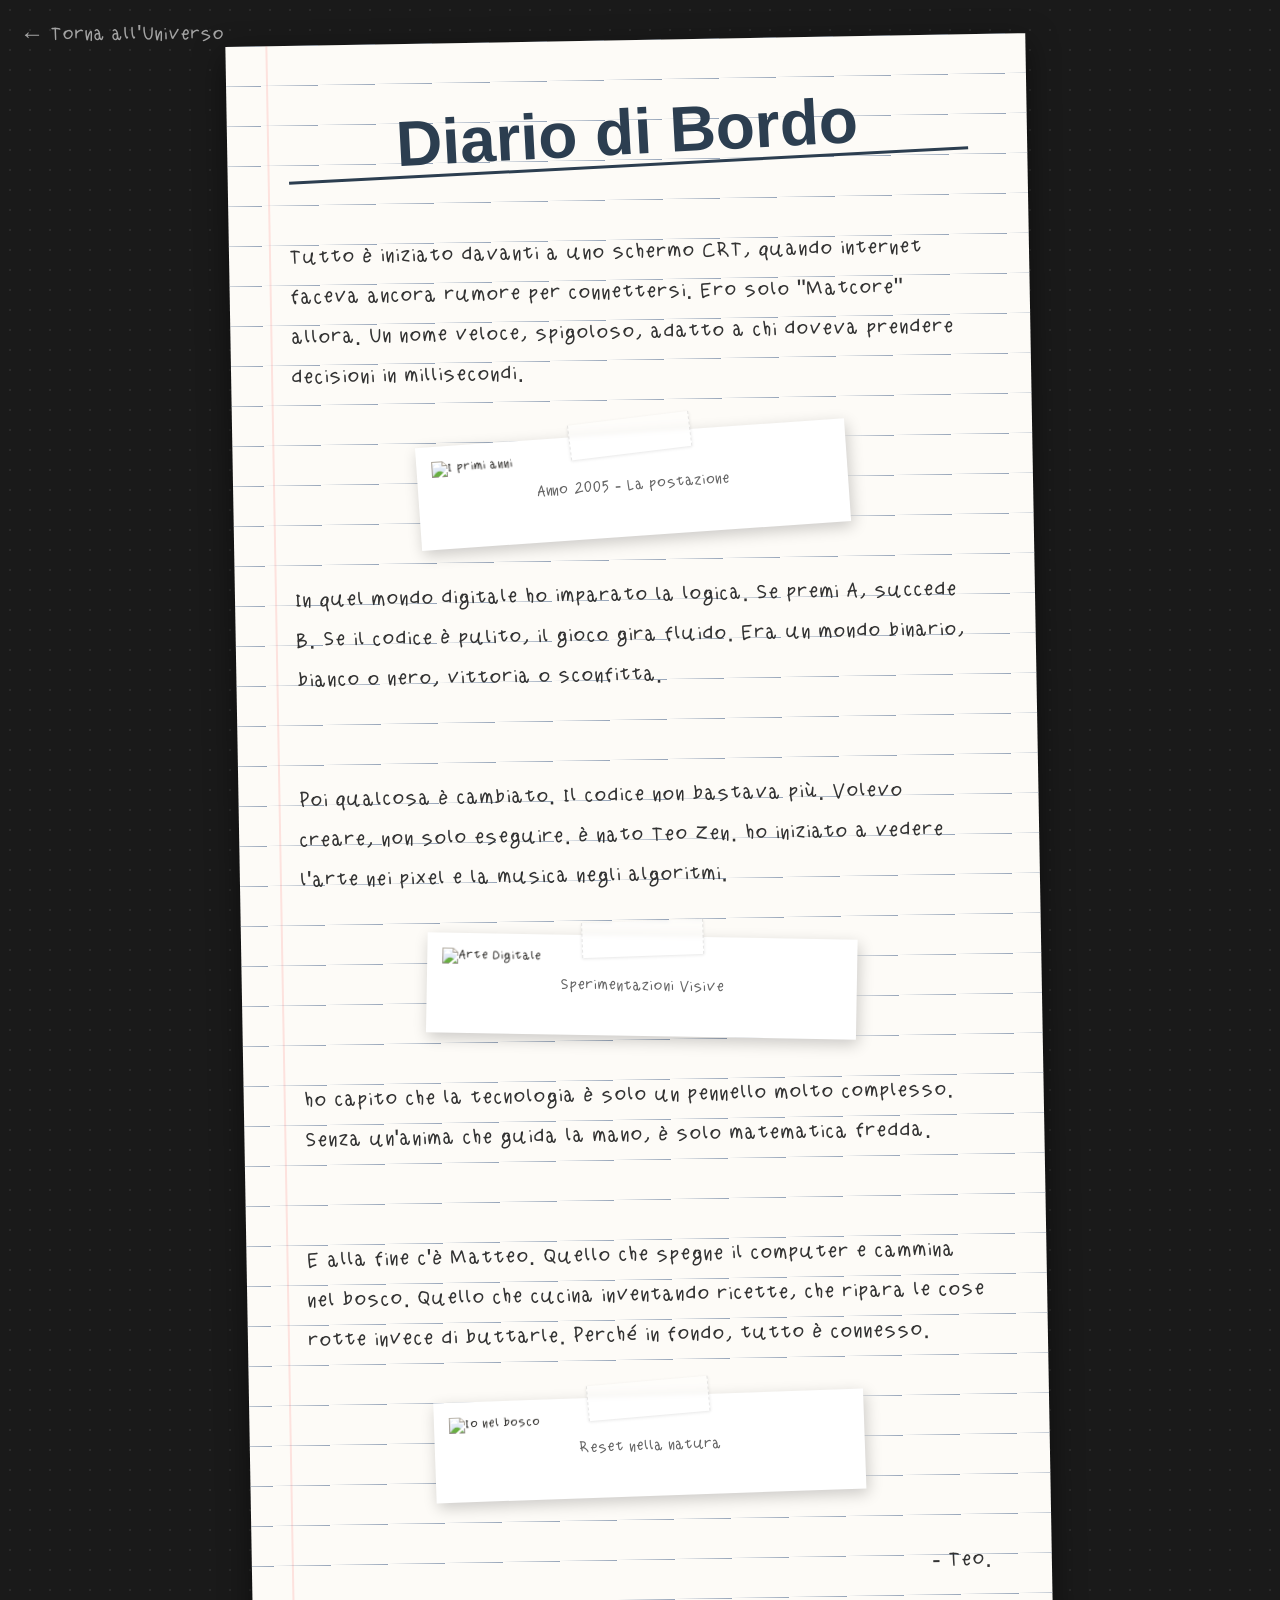
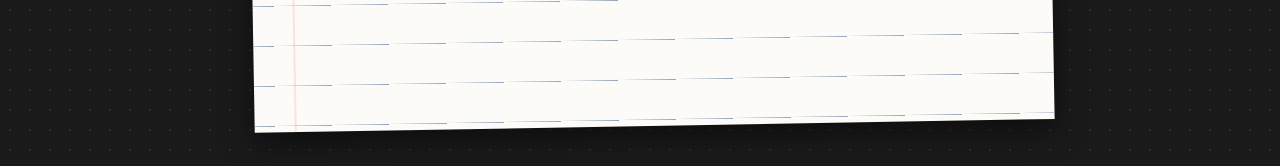
==== profile.html @ c9a71c9b "grossi cambiamenti a tutto il sito" ====
<!DOCTYPE html>
<html lang="it">
<head>
    <meta charset="UTF-8">
    <meta name="viewport" content="width=device-width, initial-scale=1.0">
    <title>Il Diario di Teo</title>
    
    <link rel="stylesheet" href="style.css">

    <style>
        /* --- STILE ESCLUSIVO PER IL DIARIO --- */

        /* 1. SETUP DEL FONT (Lo ridefiniamo per sicurezza) */
        @font-face {
            font-family: 'TzFont';
            src: url('fonts/tzfont.woff2') format('woff2');
            font-weight: normal;
            font-style: normal;
        }

        /* 2. LO SFONDO (La Scrivania) */
        body {
            background-color: #1a1a1a; /* Scrivania scura */
            background-image: radial-gradient(#2a2a2a 1px, transparent 1px); /* Texture puntini */
            background-size: 20px 20px;
            
            /* QUI IMPONIAMO IL TUO FONT OVUNQUE */
            font-family: 'TzFont', sans-serif !important; 
            
            margin: 0;
            padding: 40px 20px;
            color: #333;
            min-height: 100vh;
            display: flex;
            justify-content: center; /* Centra il foglio */
            align-items: flex-start;
        }

        /* PULSANTE INDIETRO (Stile scarabocchio) */
        .back-link {
            position: fixed;
            top: 20px;
            left: 20px;
            color: #fff;
            text-decoration: none;
            font-size: 1.5rem;
            opacity: 0.6;
            transition: 0.3s;
            z-index: 100;
        }
        .back-link:hover { opacity: 1; transform: scale(1.1); text-decoration: underline;}

        /* 3. IL FOGLIO DI CARTA */
        .diary-paper {
            background-color: #fdfbf7; /* Colore carta avorio */
            width: 100%;
            max-width: 800px; /* Larghezza massima lettura */
            min-height: 100vh;
            padding: 60px;
            box-sizing: border-box;
            
            /* Effetto Ombra (Foglio sollevato) */
            box-shadow: 0 10px 30px rgba(0,0,0,0.5);
            
            /* Effetto Righe del quaderno */
            background-image: repeating-linear-gradient(
                transparent,
                transparent 39px,
                #94a3b8 40px /* Riga azzurrina */
            );
            
            position: relative;
            transform: rotate(-1deg); /* Leggera inclinazione imperfetta */
        }

        /* Il buco della rilegatura (Decorazione) */
        .diary-paper::before {
            content: '';
            position: absolute;
            top: 0; left: 40px; height: 100%;
            border-left: 2px solid rgba(255,0,0,0.1); /* Riga margine rosso */
        }

        /* --- TIPOGRAFIA --- */
        h1 {
            font-size: 4rem;
            margin-top: 0;
            margin-bottom: 40px;
            color: #2c3e50;
            text-align: center;
            line-height: 1;
            /* Sottolineatura imperfetta */
            border-bottom: 3px solid #2c3e50;
            display: inline-block;
            width: 100%;
            transform: rotate(-2deg);
        }

        p {
            font-size: 1.6rem; /* Font grande leggibile */
            line-height: 40px; /* Deve combaciare con le righe dello sfondo! */
            margin-bottom: 40px;
        }

        /* --- LE FOTO (POLAROID + SCOTCH) --- */
        .photo-container {
            background: white;
            padding: 15px 15px 40px 15px; /* Più spazio sotto per didascalia */
            box-shadow: 2px 5px 15px rgba(0,0,0,0.2);
            width: fit-content;
            margin: 40px auto; /* Centrate */
            position: relative;
            transform: rotate(2deg); /* Foto storta */
            transition: transform 0.3s ease;
        }

        .photo-container:hover {
            transform: scale(1.02) rotate(0deg); /* Si raddrizza al passaggio */
            z-index: 10;
        }

        .photo-container img {
            max-width: 100%;
            width: 400px; /* Larghezza fissa foto */
            height: auto;
            display: block;
            filter: sepia(20%) contrast(1.1); /* Effetto vintage */
        }

        .caption {
            font-size: 1.2rem;
            color: #666;
            text-align: center;
            margin-top: 10px;
            font-family: 'TzFont', sans-serif;
        }

        /* EFFETTO SCOTCH (Nastro adesivo) */
        .tape {
            background-color: rgba(255, 255, 255, 0.4);
            box-shadow: 0 1px 3px rgba(0,0,0,0.1);
            position: absolute;
            top: -15px;
            left: 50%;
            transform: translateX(-50%) rotate(-3deg);
            width: 120px;
            height: 35px;
            backdrop-filter: blur(2px); /* Effetto plastica semitrasparente */
            border-left: 1px dashed rgba(0,0,0,0.1);
            border-right: 1px dashed rgba(0,0,0,0.1);
        }

        /* Layout a due colonne per immagini e testo alternati */
        .entry {
            margin-bottom: 80px;
        }

        /* ADATTAMENTO MOBILE */
        @media (max-width: 768px) {
            .diary-paper { padding: 20px; width: 95%; transform: rotate(0); }
            h1 { font-size: 2.5rem; }
            p { font-size: 1.3rem; line-height: 40px; }
            .photo-container img { width: 100%; }
        }

    </style>
</head>
<body>

    <a href="index.html" class="back-link">← Torna all'Universo</a>

    <div class="diary-paper">
        
        <h1>Diario di Bordo</h1>

        <div class="entry">
            <p>
                Tutto è iniziato davanti a uno schermo CRT, quando internet faceva ancora rumore per connettersi.
                Ero solo "Matcore" allora. Un nome veloce, spigoloso, adatto a chi doveva prendere decisioni in millisecondi.
            </p>
            
            <div class="photo-container" style="transform: rotate(-3deg);">
                <div class="tape"></div>
                <img src="images/id-2-matcore.jpg" alt="I primi anni">
                <div class="caption">Anno 2005 - La postazione</div>
            </div>

            <p>
                In quel mondo digitale ho imparato la logica. Se premi A, succede B. Se il codice è pulito, il gioco gira fluido.
                Era un mondo binario, bianco o nero, vittoria o sconfitta.
            </p>
        </div>

        <div class="entry">
            <p>
                Poi qualcosa è cambiato. Il codice non bastava più. Volevo creare, non solo eseguire.
                È nato Teo Zen. Ho iniziato a vedere l'arte nei pixel e la musica negli algoritmi.
            </p>

            <div class="photo-container" style="transform: rotate(2deg);">
                <div class="tape"></div>
                <img src="images/id-1-teozen.jpg" alt="Arte Digitale">
                <div class="caption">Sperimentazioni Visive</div>
            </div>

            <p>
                Ho capito che la tecnologia è solo un pennello molto complesso. 
                Senza un'anima che guida la mano, è solo matematica fredda.
            </p>
        </div>

        <div class="entry">
            <p>
                E alla fine c'è Matteo. Quello che spegne il computer e cammina nel bosco.
                Quello che cucina inventando ricette, che ripara le cose rotte invece di buttarle.
                Perché in fondo, tutto è connesso.
            </p>

            <div class="photo-container" style="transform: rotate(-1deg);">
                <div class="tape"></div>
                <img src="images/id-3-matteo.jpg" alt="Io nel bosco">
                <div class="caption">Reset nella natura</div>
            </div>
            
            <p style="text-align: right; margin-top: 50px;">
                - Teo.
            </p>
        </div>

    </div>

</body>
</html>
---- style.css ----
/* public/style.css - VERSIONE ULTIMATE (MERGE COMPLETO) */

/* --- 1. IMPORTAZIONE FONT PERSONALE --- */
/* Assicurati che il file sia in public/fonts/mio-font.ttf */
@font-face {
    font-family: 'TzFont'; /* Nome che useremo internamente */
    src: url('fonts/tzfont.woff2') format('woff2'); /* Il file WOFF2 è perfetto */
    font-weight: normal;
    font-style: normal;
}

/* --- 2. DEFINIZIONE COLORI E VARIABILI --- */
:root {
    /* ... (tieni i tuoi colori come sono) ... */
    --blue-azure: #2D7EE0;
    --blue-purple: #4E2DE0;
    --blue-deep: #2D45E0;
    --blue-cyan: #2DB7E0;   
    --purple-violet: #8A2DE0;
    --blue-soft: #7785E0;
    --bg-dark: #050510;
    --font-titles: 'Orbitron', sans-serif;
    --font-body: 'Montserrat', sans-serif;
    
    /* AGGIORNA QUESTA RIGA: */
    --font-custom: 'TzFont', sans-serif; 
}

/* --- 3. IMPOSTAZIONI GLOBALI & SCROLLBAR --- */
html {
    scroll-behavior: smooth;
}

/* Scrollbar Webkit (Chrome, Safari, Edge) */
::-webkit-scrollbar { width: 10px; }
::-webkit-scrollbar-track { background: #050510; border-left: 1px solid rgba(255,255,255,0.1); }
::-webkit-scrollbar-thumb { background: linear-gradient(180deg, var(--blue-deep), var(--purple-violet)); border-radius: 5px; border: 2px solid #050510; }
::-webkit-scrollbar-thumb:hover { background: var(--blue-cyan); box-shadow: 0 0 10px var(--blue-cyan); }

/* Selezione Testo */
::selection { background: var(--purple-violet); color: #fff; text-shadow: 0 0 5px #fff; }
::-moz-selection { background: var(--purple-violet); color: #fff; }

body {
    margin: 0; padding: 0;
    padding-top: env(safe-area-inset-top);
    padding-bottom: env(safe-area-inset-bottom);
    min-height: 100vh;
    box-sizing: border-box;
    font-family: var(--font-body);
    background: radial-gradient(circle at center, #1a1a2e, #000);
    color: var(--blue-soft);
    overflow-x: hidden;
    /* Cursore Personalizzato */
    cursor: url('images/cursor.png'), auto;
}

/* Forza cursore su elementi cliccabili */
a, button, input, textarea, .poster-wrapper, .social-list li a, .btn-explore {
    cursor: url('images/cursor.png'), pointer !important;
}

h1, h2, h3, nav a { font-family: var(--font-titles); }


/* --- 4. NAVIGAZIONE (EFFETTO SPERIMENTALE MANTENUTO) --- */
nav {
    position: fixed; top: env(safe-area-inset-top); width: 100%; z-index: 1000;
    padding: 20px; display: flex; justify-content: center;
    background: linear-gradient(to bottom, rgba(0,0,0,0.9), transparent);
    backdrop-filter: blur(5px);
}
nav ul {
    list-style: none; display: flex; gap: 30px; padding: 0; margin: 0; flex-wrap: wrap; justify-content: center;
}
nav a {
    text-decoration: none; font-size: 1rem; letter-spacing: 2px;
    color: var(--blue-cyan); font-weight: 400;
    text-shadow: 0 0 5px var(--blue-deep); transition: all 0.3s ease;
}
nav a:hover {
    font-weight: 900; color: transparent; -webkit-text-stroke: 1px var(--blue-cyan);
    text-shadow: 3px 3px 0px var(--blue-deep), 6px 6px 0px var(--purple-violet);
    transform: translate(-3px, -3px) scale(1.1);
}


/* --- 5. SEZIONE HERO (Canvas Particelle) --- */
#hero {
    height: 100vh; position: relative; display: flex; align-items: center; justify-content: center;
    background-image: url('images/universe-bg.jpg'); 
    background-size: cover; background-position: center; background-attachment: fixed;
}
#hero::after {
    content: ''; position: absolute; top: 0; left: 0; width: 100%; height: 100%;
    background: rgba(0, 0, 0, 0.6); z-index: 0;
}
canvas { z-index: 1; }


/* --- 6. SEZIONE PARALLASSE (Terra & Glitch Text) --- */
#parallax {
    height: 100vh; position: relative; display: flex; align-items: center; justify-content: center; overflow: hidden;
}
.parallax-bg {
    background-image: url('images/terra.jpg'); 
    background-size: cover; background-position: center;
    position: absolute; top: 0; left: 0; right: 0; bottom: 0; z-index: -1;
    background-attachment: fixed;
    filter: brightness(0.4) contrast(1.2) saturate(1.2);
}
.content-box {
    text-align: center; z-index: 1; background: rgba(0,0,0,0.6); padding: 40px;
    border: 1px solid var(--blue-purple); box-shadow: 0 0 20px rgba(45, 126, 224, 0.2);
}

/* Glitch Text (MANTENUTO) */
.glitch-text {
    position: relative; margin: 0 auto 10px auto; font-size: 4em; font-family: var(--font-titles);
    color: transparent; text-transform: uppercase; line-height: 1; cursor: pointer;
}
.glitch-text span:nth-child(1) { position: absolute; top: 0; left: 0; width: 100%; color: #fff; transition: transform 0.5s; clip-path: polygon(0 0, 100% 0, 100% 50%, 0 50%); overflow: hidden; text-shadow: 0 0 10px var(--blue-deep); }
.glitch-text:hover span:nth-child(1) { transform: translateY(-20px); color: var(--blue-cyan); }
.glitch-text span:nth-child(2) { position: absolute; top: 0; left: 0; width: 100%; color: #fff; transition: transform 0.5s; clip-path: polygon(0 50%, 100% 50%, 100% 100%, 0 100%); overflow: hidden; text-shadow: 0 0 10px var(--blue-deep); }
.glitch-text:hover span:nth-child(2) { transform: translateY(20px); color: var(--blue-cyan); }
.glitch-text span:nth-child(3) { position: absolute; top: 50%; left: 50%; transform: translate(-50%, -50%) scaleY(0); width: 100%; background: var(--purple-violet); color: #fff; font-family: var(--font-body); font-size: 0.25em; font-weight: 700; letter-spacing: 0.5em; text-align: center; padding: 5px 0; transition: transform 0.5s; box-shadow: 0 0 20px var(--purple-violet); z-index: 2; }
.glitch-text:hover span:nth-child(3) { transform: translate(-50%, -50%) scaleY(1); }
.subtitle { font-size: 0.9rem; color: var(--blue-soft); max-width: 600px; margin: 10px auto; font-style: italic; }


/* --- 7. THE LANDING (NUOVA STRUTTURA PER ABOUT, WORK, SOCIAL) --- */

/* Stile comune per le 3 sezioni (Sfondo fisso + Overlay) */
.landing-stage {
    position: relative;
    min-height: 100vh;
    width: 100%;
    /* Parallasse */
    background-attachment: fixed;
    background-position: center;
    background-size: cover;
    background-repeat: no-repeat;
    
    display: flex;
    flex-direction: column;
    justify-content: center;
    align-items: center;
    
    color: white;
    text-align: center;
    padding: 40px 20px;
    box-sizing: border-box;
}

/* Overlay scuro per leggere il testo sopra le immagini */
.landing-stage::before {
    content: '';
    position: absolute; top: 0; left: 0; width: 100%; height: 100%;
    background: rgba(0, 0, 0, 0.6); /* 60% scuro */
    z-index: 0;
}

/* Assicura che il contenuto stia sopra l'overlay */
.landing-stage > * { position: relative; z-index: 2; }


/* --- LIVELLO 1: ORBITA (About Me) --- */
#identity-section {
    background-image: url('images/bg-level-1.jpg'); /* Vulcano */
}

/* Titolo col tuo FONT CUSTOM */
#identity-section h2 {
    font-family: var(--font-custom), var(--font-titles); /* Fallback su Orbitron */
    font-size: 4rem;
    margin-bottom: 20px;
    text-shadow: 0 0 20px var(--blue-deep);
}

/* Bottone Esplora */
.btn-explore {
    display: inline-block;
    margin-top: 30px;
    padding: 15px 40px;
    background: rgba(45, 183, 224, 0.1);
    border: 2px solid var(--blue-cyan);
    color: var(--blue-cyan);
    font-family: var(--font-titles);
    font-size: 1.1rem;
    text-transform: uppercase;
    text-decoration: none;
    letter-spacing: 2px;
    transition: all 0.3s ease;
    backdrop-filter: blur(5px);
}
.btn-explore:hover {
    background: var(--blue-cyan);
    color: #000;
    box-shadow: 0 0 30px var(--blue-cyan);
    transform: scale(1.05);
}
/* --- STILE NUOVA IDENTITÀ (Matteo / Teo Zen / Matcore) --- */

/* Contenitore centrale del testo */
.identity-text-box {
    position: relative;
    z-index: 10; /* Sta sopra le immagini che volano */
    text-align: center;
    pointer-events: auto; /* Permette di cliccare il link */
}

/* Il Titolo Grande */
.identity-title {
    font-family: var(--font-custom); /* Usa tzfont */
    font-size: clamp(2.5rem, 6vw, 6rem); /* Grande ma responsive */
    line-height: 1.2;
    color: #fff;
    margin: 0;
    text-shadow: 0 0 20px rgba(45, 126, 224, 0.8); /* Bagliore Blu */
}

/* Stilizza la parola "aka" per renderla più elegante (opzionale) */
.identity-title .aka {
    font-size: 0.5em; /* Metà grandezza */
    color: var(--blue-cyan);
    vertical-align: middle;
    font-family: var(--font-body); /* Montserrat per contrasto o usa custom se preferisci */
    opacity: 0.8;
}

/* Il Link "Vuoi conoscermi meglio?" */
.identity-link {
    display: inline-block;
    margin-top: 30px;
    font-family: var(--font-custom); /* Usa tzfont */
    font-size: 1.5rem; /* Più piccolo del titolo */
    color: var(--blue-cyan);
    text-decoration: none;
    border-bottom: 2px solid transparent;
    transition: all 0.3s ease;
    padding-bottom: 5px;
}

.identity-link:hover {
    color: #fff;
    border-bottom: 2px solid var(--blue-cyan);
    text-shadow: 0 0 15px var(--blue-cyan);
    transform: translateY(-3px);
}


/* --- LIVELLO 2: ATMOSFERA (Work) --- */
#work {
    background-image: url('images/bg-level-2.jpg'); /* Cascate/Nebbia */
    justify-content: flex-start; /* Contenuto parte dall'alto */
    padding-top: 100px;
}
#work h2 {
    color: var(--blue-cyan); font-size: 3rem; margin-bottom: 60px; text-shadow: 0 0 20px var(--blue-purple);
}

/* POSTER EFFECT (MANTENUTO DAL TUO VECCHIO CSS) */
.work-container { display: flex; flex-direction: column; gap: 60px; width: 100%; max-width: 900px; }
.poster-wrapper { position: relative; height: 300px; width: 100%; margin-bottom: 80px; display: flex; align-items: center; text-decoration: none; cursor: pointer; }
.poster-image { height: 300px; width: 400px; position: absolute; left: 0; overflow: hidden; border-radius: 4px; border: 1px solid var(--blue-deep); transition: all 0.5s cubic-bezier(0.25, 0.46, 0.45, 0.94); filter: grayscale(100%) brightness(0.6); z-index: 1; }
.poster-image img { height: 100%; width: 100%; object-fit: cover; transition: transform 0.6s ease; }
.poster-header { position: absolute; left: 250px; top: 0; height: 300px; width: 600px; overflow: hidden; pointer-events: none; z-index: 2; }
.titles-slide { display: flex; flex-direction: column; transition: transform 0.5s cubic-bezier(0.25, 0.46, 0.45, 0.94); }
.titles-slide h3 { display: flex; align-items: center; height: 300px; width: 100%; margin: 0; padding: 0; font-family: var(--font-titles); text-transform: uppercase; color: #fff; white-space: nowrap; transition: all 400ms ease-in-out; }
/* Titolo 1 (Grande) */
.titles-slide h3:nth-child(1) { font-size: 100px; font-weight: 900; letter-spacing: -2px; text-shadow: 5px 5px 0px rgba(0,0,0,0.5); }
/* Titolo 2 (Call to Action) */
.titles-slide h3:nth-child(2) { font-size: 32px; font-weight: 900; letter-spacing: 1px; justify-content: flex-start; text-shadow: 2px 2px 0px var(--blue-deep), 0 0 20px rgba(0,0,0,0.8); }

/* Hover Work */
.poster-wrapper:hover .poster-image { width: 750px; border-color: var(--blue-cyan); filter: grayscale(0%) brightness(1); box-shadow: 0 0 50px rgba(45, 183, 224, 0.15); }
.poster-wrapper:hover .poster-image img { transform: scale(1.1); }
.poster-wrapper:hover .titles-slide { transform: translateY(-300px); }


/* --- LIVELLO 3: TERRA (Social) --- */
#contact {
    background-image: url('images/bg-level-3.jpg'); /* Foresta */
}
#contact h2 { font-family: var(--font-titles); margin-bottom: 40px; }

/* SOCIAL ICONS (MANTENUTE DAL TUO VECCHIO CSS) */
.social-list { display: flex; padding: 0; margin: 0; gap: 20px; flex-wrap: wrap; justify-content: center; }
.social-list li { list-style: none; }
.social-list li a { width: 60px; height: 60px; background-color: #fff; text-align: center; line-height: 60px; font-size: 25px; display: block; border-radius: 50%; position: relative; overflow: hidden; border: 3px solid #fff; z-index: 1; box-shadow: 0 5px 15px rgba(0,0,0,0.3); }
.social-list li a .icon { position: relative; color: #262626; transition: .5s; z-index: 3; display: inline-block; vertical-align: middle; line-height: normal; }
.social-list li a:hover .icon { color: #fff; transform: rotateY(360deg); }
.social-list li a:before { content: ""; position: absolute; top: 100%; left: 0; width: 100%; height: 100%; transition: .5s; z-index: 2; }
.social-list li a:hover:before { top: 0; }
/* Colori Specifici Social */
.social-list li:nth-child(1) a:before { background: #e4405f; } /* IG */
.social-list li:nth-child(2) a:before { background: #3b5999; } /* FB */
.social-list li:nth-child(3) a:before { background: #cd201f; } /* YT */
.social-list li:nth-child(4) a:before { background: #ffb900; } /* Mail */


/* --- FOOTER --- */
footer {
    text-align: center; padding: 30px; background-color: #000; color: var(--blue-soft);
    border-top: 1px solid var(--blue-deep); font-weight: bold; letter-spacing: 1px;
}

/* --- MOBILE FIXES --- */
@media (max-width: 900px) {
    /* Mobile Parallasse Fix */
    .landing-stage, .parallax-bg { background-attachment: scroll; }
    
    .glitch-text { font-size: 2.5rem; }
    #identity-section h2 { font-size: 2.5rem; }
    
    /* Mobile Work Posters */
    .poster-wrapper { flex-direction: column; height: auto; margin-bottom: 50px; }
    .poster-image { position: relative; width: 100%; height: 250px; left: 0; }
    .poster-header { position: relative; left: 0; width: 100%; height: auto; margin-top: -40px; padding-left: 0; }
    .titles-slide h3:nth-child(1) { font-size: 40px; height: auto; text-shadow: 0 0 10px #000; justify-content: center; }
    .titles-slide h3:nth-child(2) { display: none; }
    .poster-wrapper:hover .poster-image { width: 100%; }
    .poster-wrapper:hover .titles-slide { transform: none; }
}
/* style.css - AGGIUNGI IN FONDO */

/* --- GSAP IMAGE TRAIL EFFECT --- */

.Hero {
    /* Mantiene le proprietà della tua landing-stage ma centra tutto */
    display: flex;
    flex-direction: column;
    align-items: center;
    justify-content: center;
    overflow: hidden; /* Importante per non creare barre di scorrimento indesiderate */
}

/* Stile del Titolo Grande */
.heading-xl {
    font-family: var(--font-custom), var(--font-titles); /* Usa il tuo font alieno */
    font-size: clamp(3rem, 10vw, 8rem); /* Si adatta allo schermo */
    font-weight: 900;
    line-height: 1.1;
    color: transparent;
    -webkit-text-stroke: 2px rgba(255,255,255,0.8); /* Bordo bianco */
    text-shadow: 0 0 30px var(--blue-deep);
    z-index: 10; /* Sta sopra le immagini che cadono */
    pointer-events: none; /* Il mouse ci passa attraverso */
}

.Hero__text {
    text-align: center;
    position: relative;
}

/* Le immagini del trail */
.Hero__image {
    position: fixed; /* Si muovono rispetto alla finestra, non alla sezione */
    top: 0;
    left: 0;
    opacity: 0; /* Invisibili all'inizio */
    width: 150px; /* Grandezza foto */
    height: 150px;
    object-fit: cover;
    border-radius: 10px;
    border: 2px solid var(--blue-cyan);
    box-shadow: 0 0 20px var(--blue-deep);
    z-index: 5; /* Stanno sopra allo sfondo ma sotto al titolo */
    pointer-events: none; /* Non bloccano i click */
}
/* public/style.css - AGGIUNGI IN FONDO */

/* --- IMPORTAZIONE FONT MONA SANS (Per l'effetto Social) --- */
@import url("https://fonts.googleapis.com/css2?family=Mona+Sans:ital,wdth,wght@0,75..125,200..900;1,75..125,200..900&display=swap");

/* --- NUOVO STILE SOCIAL CINETICO --- */

.social-nav {
    display: flex;
    flex-direction: column;
    gap: 0.5em;
    align-items: center;
    /* Rimuoviamo qualsiasi interferenza ereditata */
    position: relative; 
    width: 100%;
    z-index: 10;
}

/* Lo stile del Link */
/* public/style.css - Aggiornamento per Justified Block */

a.social-split {
    color: #f4f4ed; 
    display: flex;
    justify-content: space-between; /* Aiuta a distribuire se usiamo flex */
    font-family: "Mona Sans", sans-serif;
    
    /* Grandezza Fissa per tutti: Questo crea l'altezza uniforme del blocco */
    font-size: 3.5rem; 
    
    font-style: normal;
    
    /* QUI LA MAGIA: Colleghiamo le variabili HTML al motore del font */
    font-variation-settings: "wdth" var(--font-width, 100);
    font-weight: 900; 
    
    /* Colleghiamo anche il letter-spacing */
    letter-spacing: var(--letter-spacing, 0);
    
    line-height: 0.85; /* Molto compatto per sembrare un blocco unico */
    overflow: hidden; 
    text-decoration: none;
    text-shadow: 0 0.85em 0 var(--blue-cyan); /* Ombra precisa */
    text-transform: uppercase;
    cursor: pointer;
    
    /* Impedisce che il testo vada a capo su mobile */
    white-space: nowrap;
}

/* Adattamento Mobile */
@media (max-width: 768px) {
    a.social-split {
        font-size: 13vw; /* Su mobile il testo scala con la larghezza dello schermo! */
    }
}

/* Lo stile delle singole lettere (generate via JS) */
a.social-split span {
    display: inline-block; /* Fondamentale per muoverle */
    transition: transform 300ms cubic-bezier(0.2, 0, 0.5, 1);
    transform: translateY(0); /* Posizione iniziale */
    
    /* Calcolo del ritardo a cascata basato sull'indice della lettera */
    transition-delay: calc(40ms + var(--char-index, 0) * 20ms);
}

/* --- ANIMAZIONE HOVER --- */
/* Quando passi sopra il link, sposta le lettere in alto */
a.social-split:hover span {
    transform: translateY(-1em); /* Sale di una riga, mostrando l'ombra colorata */
}

/* Adattamento Mobile */
@media (max-width: 768px) {
    a.social-split {
        font-size: 2rem; /* Un po' più piccoli su telefono */
    }
}
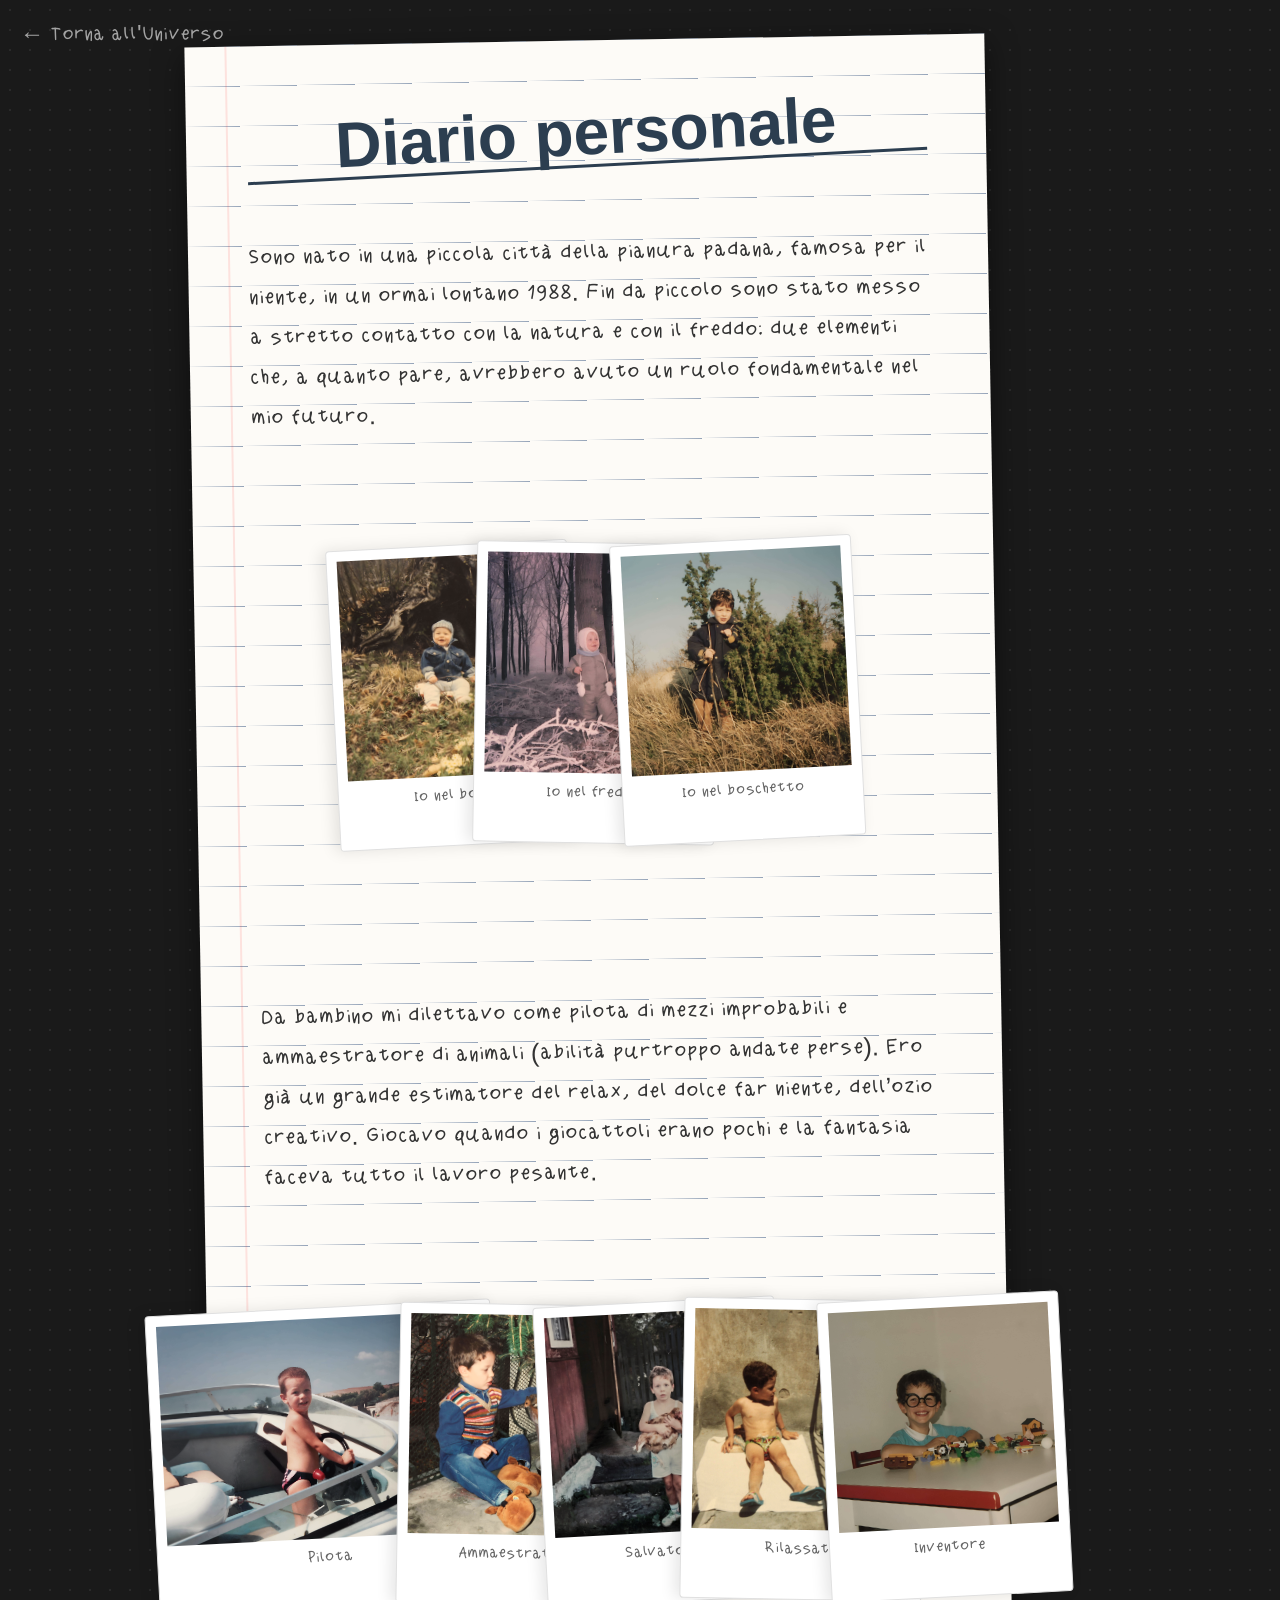
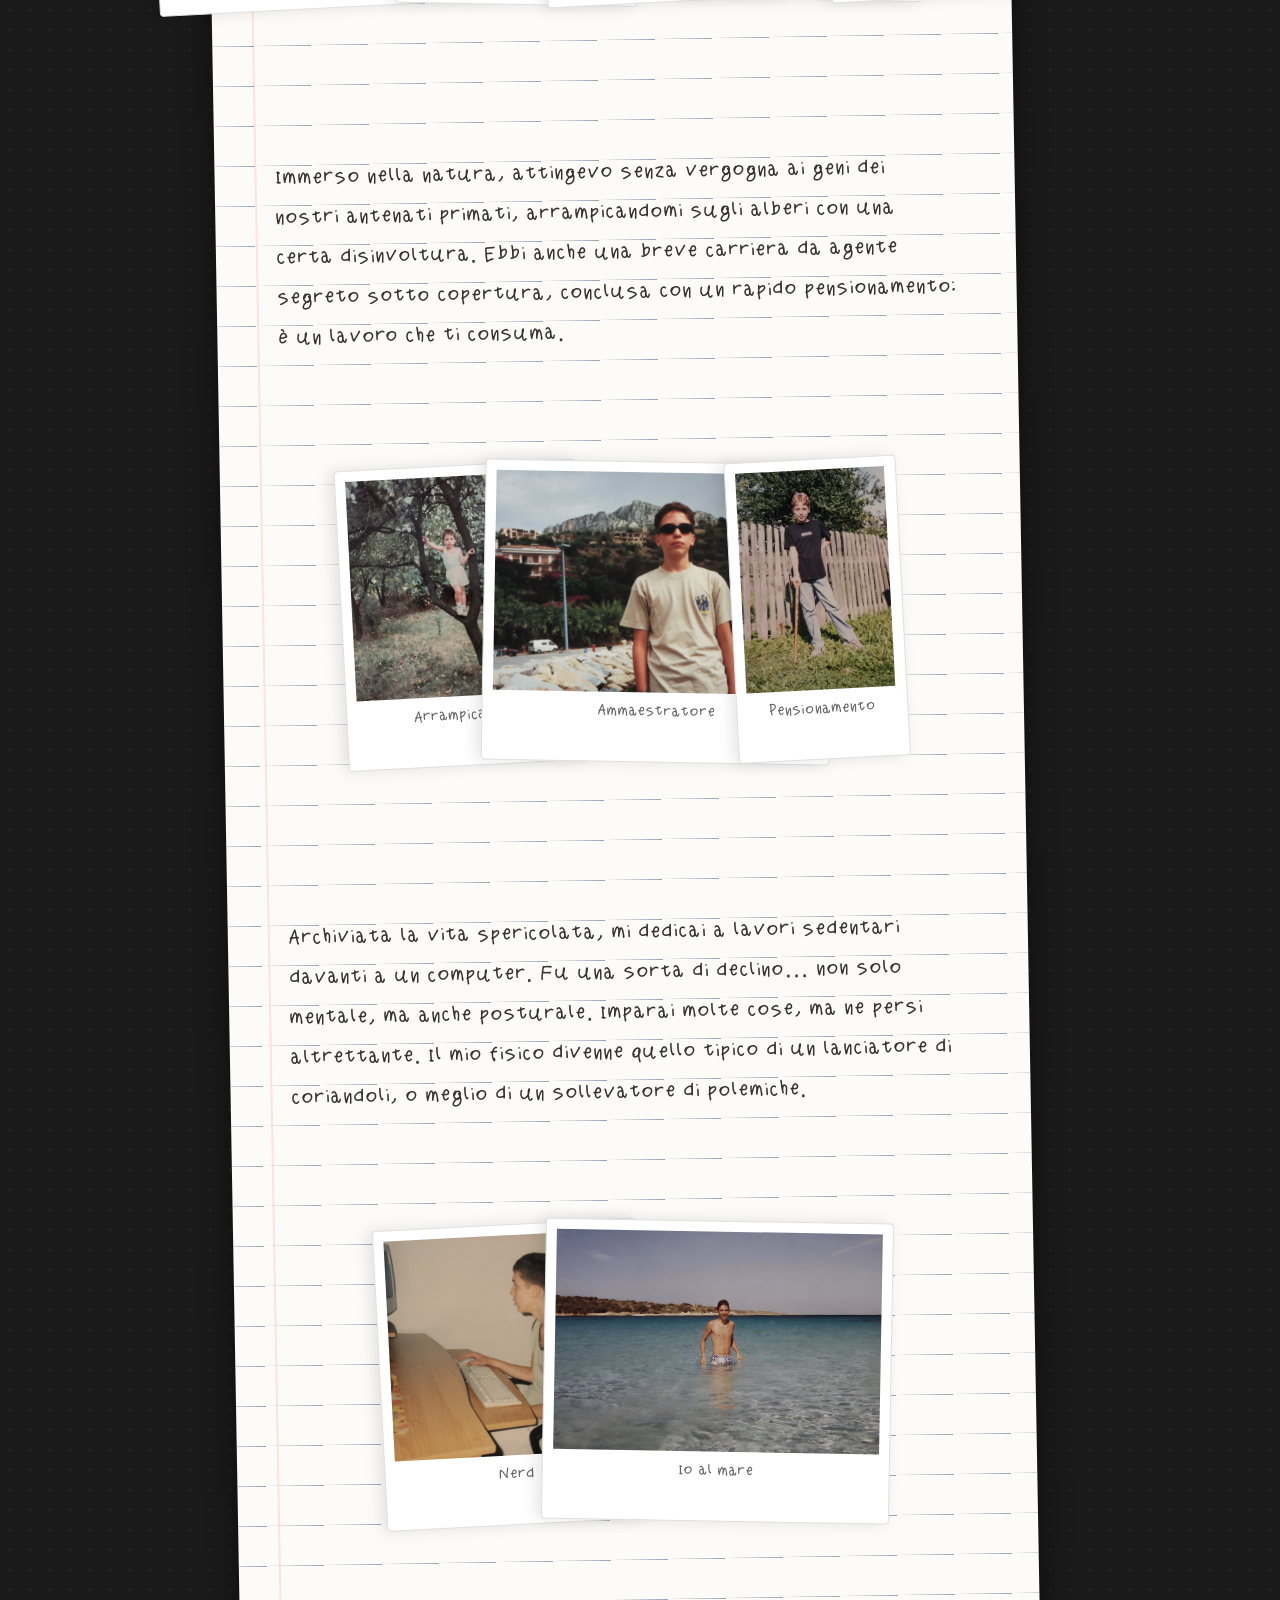
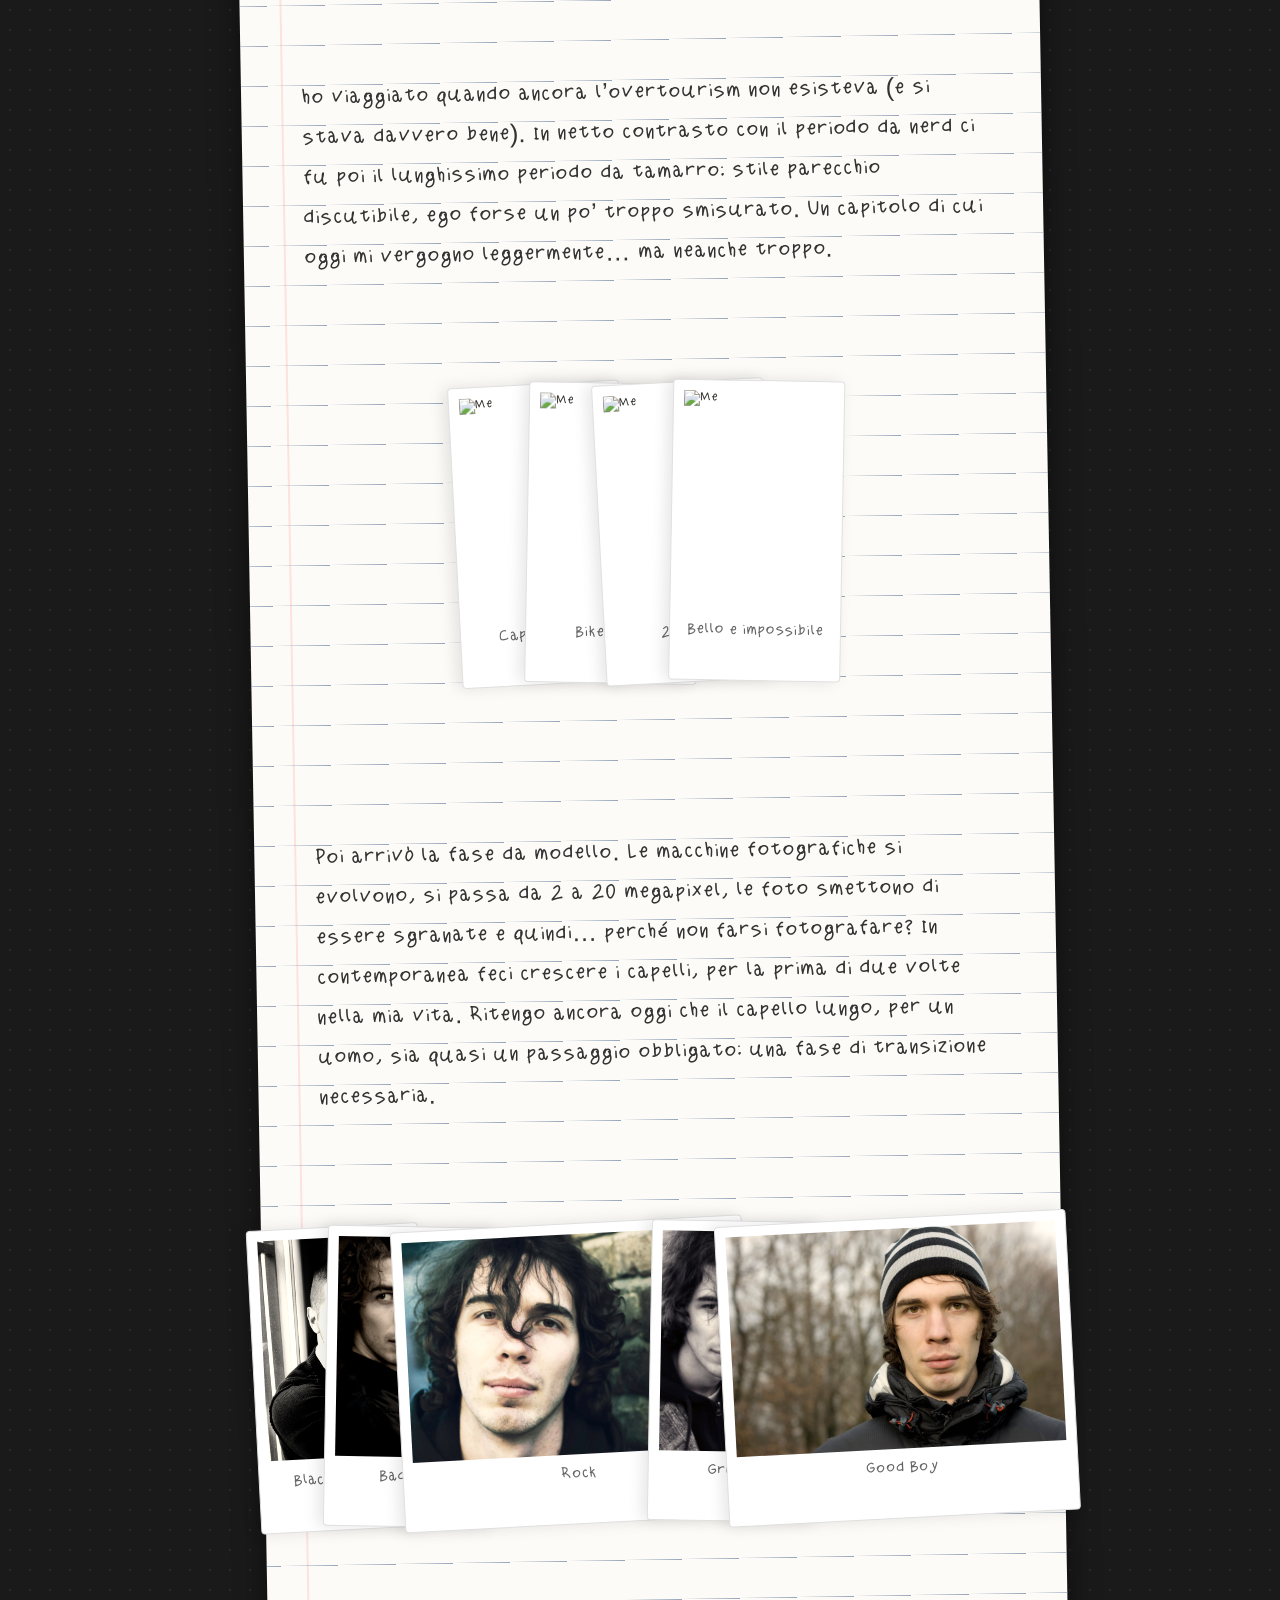
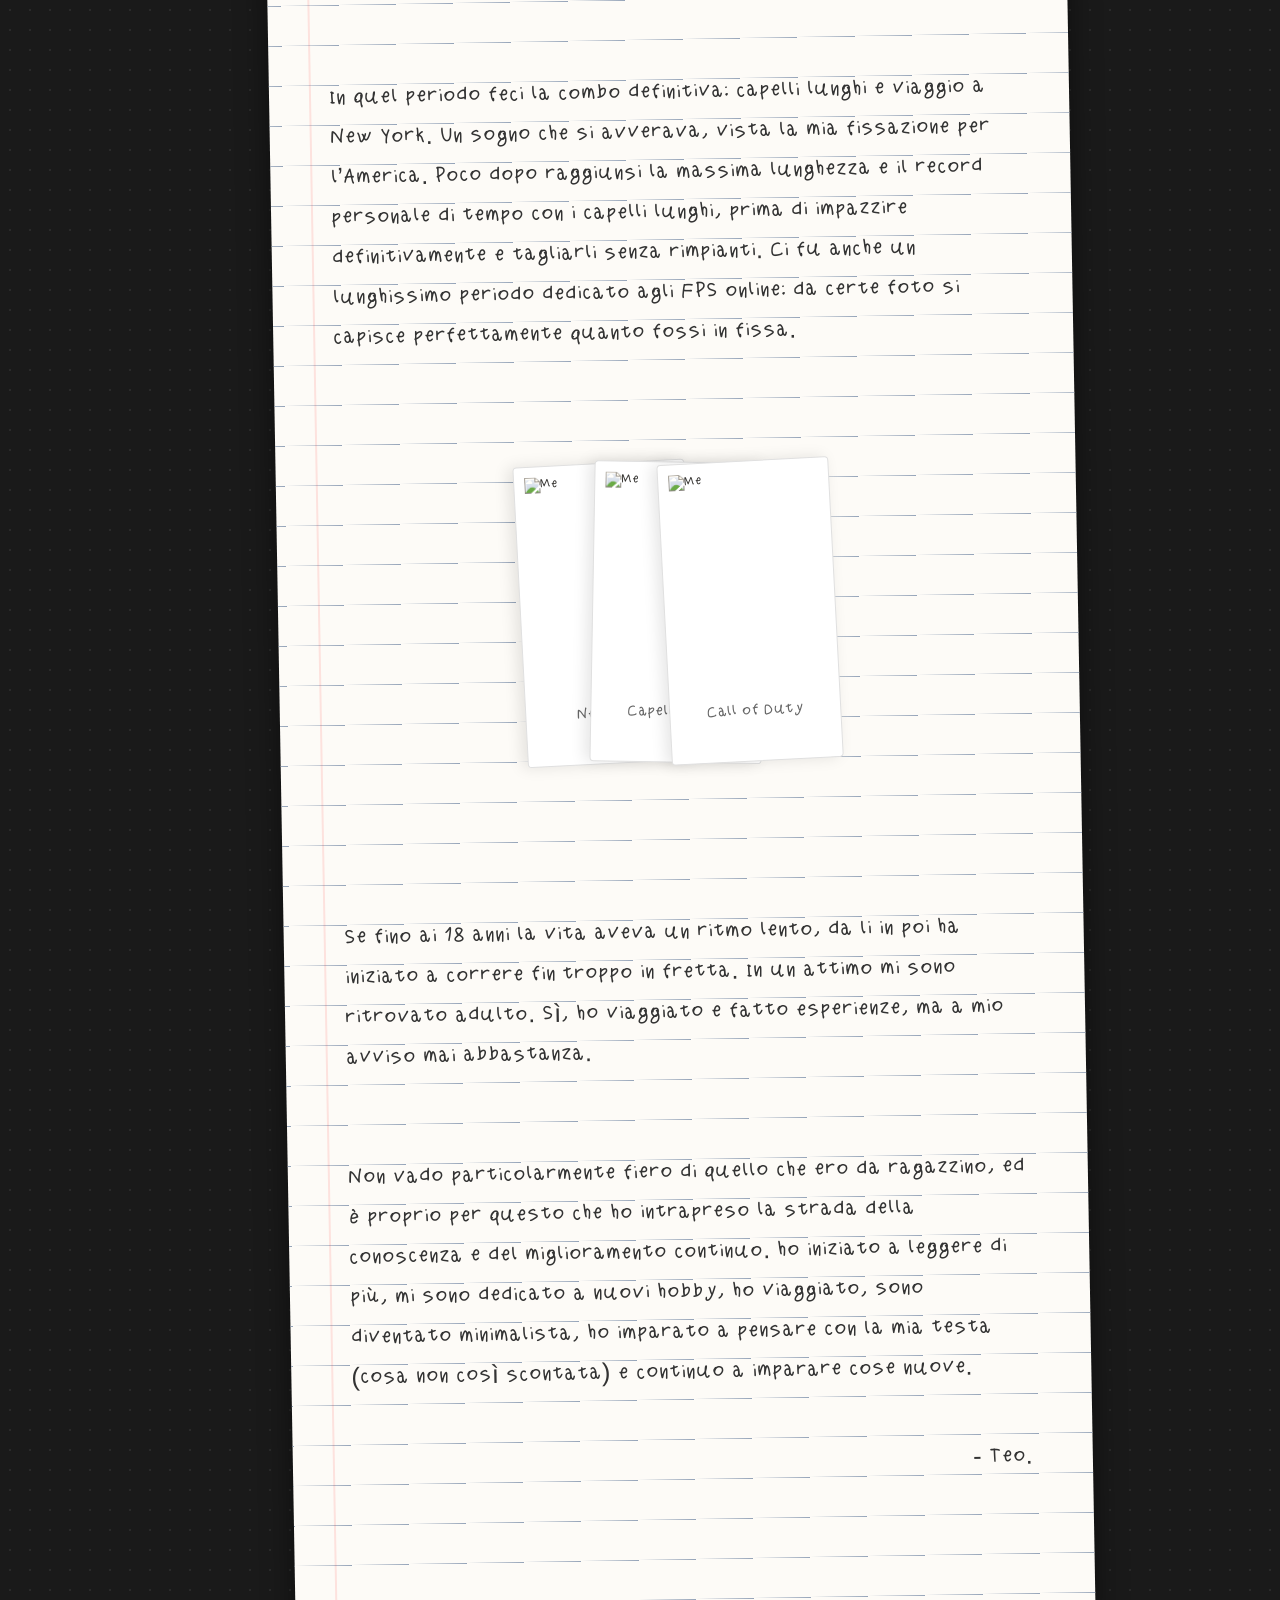
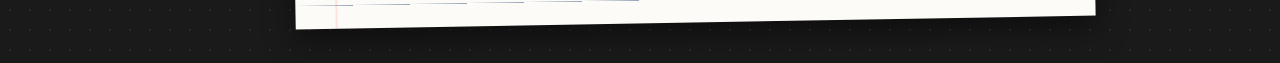
==== commit 16bc912f: "pagina profile" ====
--- a/profile.html
+++ b/profile.html
@@ -169,65 +169,178 @@
 
     <a href="index.html" class="back-link">← Torna all'Universo</a>
 
-    <div class="diary-paper">
+<div class="diary-paper">
+    
+    <h1>Diario personale</h1>
+
+    <div class="entry">
+        <p>
+            Sono nato in una piccola città della pianura padana, famosa per il niente, in un ormai lontano 1988. Fin da piccolo sono stato messo a stretto contatto con la natura e con il freddo: due elementi che, a quanto pare, avrebbero avuto un ruolo fondamentale nel mio futuro.
+        </p>
         
-        <h1>Diario di Bordo</h1>
-
+        <div class="deck-container">
+            <div class="polaroid-card">
+                <img src="images/pr1.jpg" alt="Me">
+                <div class="caption">Io nel bosco</div>
+            </div>
+            <div class="polaroid-card">
+                <img src="images/pr2.jpg" alt="Me">
+                <div class="caption">Io nel freddo</div>
+            </div>
+            <div class="polaroid-card">
+                <img src="images/pr7.jpg" alt="Me">
+                <div class="caption">Io nel boschetto</div>
+            </div>
+            </div>
+    </div>
+
+    <div class="entry">
+        <p>
+            Da bambino mi dilettavo come pilota di mezzi improbabili e ammaestratore di animali (abilità purtroppo andate perse). Ero già un grande estimatore del relax, del dolce far niente, dell’ozio creativo. Giocavo quando i giocattoli erano pochi e la fantasia faceva tutto il lavoro pesante.
+        </p>
+
+        <div class="deck-container">
+            <div class="polaroid-card">
+                <img src="images/pr3.jpg" alt="Me">
+                <div class="caption">Pilota</div>
+            </div>
+            <div class="polaroid-card">
+                <img src="images/pr5.jpg" alt="Me">
+                <div class="caption">Ammaestratore</div>
+            </div>
+            <div class="polaroid-card">
+                <img src="images/pr8.jpg" alt="Me">
+                <div class="caption">Salvatore?</div>
+            </div>
+            <div class="polaroid-card">
+                <img src="images/pr4.jpg" alt="Me">
+                <div class="caption">Rilassato</div>
+            </div>
+             <div class="polaroid-card">
+                <img src="images/pr6.jpg" alt="Me">
+                <div class="caption">Inventore</div>
+            </div>
+            </div>
+    </div>
+
+    <div class="entry">
+        <p>
+            Immerso nella natura, attingevo senza vergogna ai geni dei nostri antenati primati, arrampicandomi sugli alberi con una certa disinvoltura. Ebbi anche una breve carriera da agente segreto sotto copertura, conclusa con un rapido pensionamento: è un lavoro che ti consuma.
+        </p>
+
+        <div class="deck-container">
+            <div class="polaroid-card">
+                <img src="images/pr9.jpg" alt="Me">
+                <div class="caption">Arrampicatore</div>
+            </div>
+            <div class="polaroid-card">
+                <img src="images/pr10.jpg" alt="Me">
+                <div class="caption">Ammaestratore</div>
+            </div>
+            <div class="polaroid-card">
+                <img src="images/pr11.jpg" alt="Me">
+                <div class="caption">Pensionamento</div>
+            </div>
+            </div>
+    </div>
+<div class="entry">
+        <p>
+Archiviata la vita spericolata, mi dedicai a lavori sedentari davanti a un computer. Fu una sorta di declino… non solo mentale, ma anche posturale. Imparai molte cose, ma ne persi altrettante. Il mio fisico divenne quello tipico di un lanciatore di coriandoli, o meglio di un sollevatore di polemiche.        </p>
+
+        <div class="deck-container">
+            <div class="polaroid-card">
+                <img src="images/pr12.jpg" alt="Me">
+                <div class="caption">Nerd</div>
+            </div>
+            <div class="polaroid-card">
+                <img src="images/pr13.jpg" alt="Me">
+                <div class="caption">Io al mare</div>
+            </div>
+            </div>
+    </div>
+     <div class="entry">
+        <p>
+Ho viaggiato quando ancora l’overtourism non esisteva (e si stava davvero bene). In netto contrasto con il periodo da nerd ci fu poi il lunghissimo periodo da tamarro: stile parecchio discutibile, ego forse un po’ troppo smisurato. Un capitolo di cui oggi mi vergogno leggermente… ma neanche troppo. </p>
+
+        <div class="deck-container">
+            <div class="polaroid-card">
+                <img src="images/pr14.jpg" alt="Me">
+                <div class="caption">Capelli rossi</div>
+            </div>
+            <div class="polaroid-card">
+                <img src="images/pr15.jpg" alt="Me">
+                <div class="caption">Biker Boy</div>
+            </div>
+            <div class="polaroid-card">
+                <img src="images/pr16.jpg" alt="Me">
+                <div class="caption">25 Cent</div>
+            </div>
+             <div class="polaroid-card">
+                <img src="images/pr17.jpg" alt="Me">
+                <div class="caption">Bello e impossibile</div>
+            </div>
+            </div>
+    </div>
+    <div class="entry">
+        <p>
+Poi arrivò la fase da modello. Le macchine fotografiche si evolvono, si passa da 2 a 20 megapixel, le foto smettono di essere sgranate e quindi… perché non farsi fotografare? In contemporanea feci crescere i capelli, per la prima di due volte nella mia vita. Ritengo ancora oggi che il capello lungo, per un uomo, sia quasi un passaggio obbligato: una fase di transizione necessaria.
+        <div class="deck-container">
+            <div class="polaroid-card">
+                <img src="images/pr18.jpg" alt="Me">
+                <div class="caption">Black & White</div>
+            </div>
+            <div class="polaroid-card">
+                <img src="images/pr19.jpg" alt="Me">
+                <div class="caption">Bad Boy</div>
+            </div>
+            <div class="polaroid-card">
+                <img src="images/pr20.jpg" alt="Me">
+                <div class="caption">Rock</div>
+            </div>
+             <div class="polaroid-card">
+                <img src="images/pr21.jpg" alt="Me">
+                <div class="caption">Grunge</div>
+            </div>
+            <div class="polaroid-card">
+                <img src="images/pr22.jpg" alt="Me">
+                <div class="caption">Good Boy</div>
+            </div>
+            </div>
+        
+    </div>
+      <div class="entry">
+        <p>
+In quel periodo feci la combo definitiva: capelli lunghi e viaggio a New York. Un sogno che si avverava, vista la mia fissazione per l’America. Poco dopo raggiunsi la massima lunghezza e il record personale di tempo con i capelli lunghi, prima di impazzire definitivamente e tagliarli senza rimpianti.
+Ci fu anche un lunghissimo periodo dedicato agli FPS online: da certe foto si capisce perfettamente quanto fossi in fissa.        <div class="deck-container">
+            <div class="polaroid-card">
+                <img src="images/pr23.jpg" alt="Me">
+                <div class="caption">New York</div>
+            </div>
+            <div class="polaroid-card">
+                <img src="images/pr24.jpg" alt="Me">
+                <div class="caption">Capelli lunghi</div>
+            </div>
+            <div class="polaroid-card">
+                <img src="images/pr25.jpg" alt="Me">
+                <div class="caption">Call of Duty</div>
+            </div>
+            </div>
+    </div>
+          <div class="entry">
+        <p>
+Se fino ai 18 anni la vita aveva un ritmo lento, da li in poi ha iniziato a correre fin troppo in fretta. In un attimo mi sono ritrovato adulto. Sì, ho viaggiato e fatto esperienze, ma a mio avviso mai abbastanza. </p>
+
+            </div>
         <div class="entry">
-            <p>
-                Tutto è iniziato davanti a uno schermo CRT, quando internet faceva ancora rumore per connettersi.
-                Ero solo "Matcore" allora. Un nome veloce, spigoloso, adatto a chi doveva prendere decisioni in millisecondi.
-            </p>
-            
-            <div class="photo-container" style="transform: rotate(-3deg);">
-                <div class="tape"></div>
-                <img src="images/id-2-matcore.jpg" alt="I primi anni">
-                <div class="caption">Anno 2005 - La postazione</div>
-            </div>
-
-            <p>
-                In quel mondo digitale ho imparato la logica. Se premi A, succede B. Se il codice è pulito, il gioco gira fluido.
-                Era un mondo binario, bianco o nero, vittoria o sconfitta.
-            </p>
-        </div>
-
-        <div class="entry">
-            <p>
-                Poi qualcosa è cambiato. Il codice non bastava più. Volevo creare, non solo eseguire.
-                È nato Teo Zen. Ho iniziato a vedere l'arte nei pixel e la musica negli algoritmi.
-            </p>
-
-            <div class="photo-container" style="transform: rotate(2deg);">
-                <div class="tape"></div>
-                <img src="images/id-1-teozen.jpg" alt="Arte Digitale">
-                <div class="caption">Sperimentazioni Visive</div>
-            </div>
-
-            <p>
-                Ho capito che la tecnologia è solo un pennello molto complesso. 
-                Senza un'anima che guida la mano, è solo matematica fredda.
-            </p>
-        </div>
-
-        <div class="entry">
-            <p>
-                E alla fine c'è Matteo. Quello che spegne il computer e cammina nel bosco.
-                Quello che cucina inventando ricette, che ripara le cose rotte invece di buttarle.
-                Perché in fondo, tutto è connesso.
-            </p>
-
-            <div class="photo-container" style="transform: rotate(-1deg);">
-                <div class="tape"></div>
-                <img src="images/id-3-matteo.jpg" alt="Io nel bosco">
-                <div class="caption">Reset nella natura</div>
-            </div>
-            
-            <p style="text-align: right; margin-top: 50px;">
-                - Teo.
-            </p>
-        </div>
-
-    </div>
+        <p>
+Non vado particolarmente fiero di quello che ero da ragazzino, ed è proprio per questo che ho intrapreso la strada della conoscenza e del miglioramento continuo. Ho iniziato a leggere di più, mi sono dedicato a nuovi hobby, ho viaggiato, sono diventato minimalista, ho imparato a pensare con la mia testa (cosa non così scontata) e continuo a imparare cose nuove.        </p>
+
+        <p style="text-align: right; margin-top: 50px;">
+            - Teo.
+        </p>
+    </div>
+    </div>
+</div>
 
 </body>
 </html>
--- a/style.css
+++ b/style.css
@@ -210,22 +210,38 @@
 }
 
 /* Il Titolo Grande */
+/* style.css - Aggiornamento Gerarchia Testo */
+
 .identity-title {
-    font-family: var(--font-custom); /* Usa tzfont */
-    font-size: clamp(2.5rem, 6vw, 6rem); /* Grande ma responsive */
-    line-height: 1.2;
+    /* Flexbox per gestire l'allineamento e il ritorno a capo */
+    display: flex;
+    flex-wrap: wrap; /* Fondamentale: su mobile va a capo se non ci sta */
+    justify-content: center; /* Tutto centrato */
+    align-items: baseline; /* Allinea i testi sulla "linea di base" (dove poggiano le lettere) */
+    gap: 15px; /* Spazio tra le parole */
+    
+    font-family: var(--font-custom); /* Il tuo TzFont */
+    font-size: clamp(2rem, 5vw, 4rem); /* Dimensione base del contenitore */
+    line-height: 1.1;
     color: #fff;
     margin: 0;
-    text-shadow: 0 0 20px rgba(45, 126, 224, 0.8); /* Bagliore Blu */
-}
-
-/* Stilizza la parola "aka" per renderla più elegante (opzionale) */
+    text-shadow: 0 0 20px rgba(45, 126, 224, 0.8);
+}
+
+/* Stile per i NOMI (Grandi e Dominanti) */
+.identity-title .hero-name {
+    font-size: 1.5em; /* 1.5 volte più grande della base */
+    font-weight: bold;
+    /* Opzionale: un colore leggermente diverso o più luminoso */
+    color: #ffffff; 
+}
+
+/* Stile per "aka" (Piccolo e Secondario) */
 .identity-title .aka {
-    font-size: 0.5em; /* Metà grandezza */
-    color: var(--blue-cyan);
-    vertical-align: middle;
-    font-family: var(--font-body); /* Montserrat per contrasto o usa custom se preferisci */
+    font-size: 0.8em; /* Molto piccolo */
     opacity: 0.8;
+    font-family: var(--font-custom); /* Consiglio: usa Montserrat per "aka", è più leggibile in piccolo */
+    transform: translateY(-5px); /* Un piccolo ritocco per alzarlo visivamente se serve */
 }
 
 /* Il Link "Vuoi conoscermi meglio?" */
@@ -446,4 +462,154 @@
     a.social-split {
         font-size: 2rem; /* Un po' più piccoli su telefono */
     }
+}
+
+/* --- LA MANO DI CARTE (HAND OF CARDS) --- */
+
+/* 1. Il contenitore (La mano invisibile) */
+.deck-container {
+    display: flex;
+    justify-content: center;
+    align-items: center;
+    height: 400px; /* Altezza dell'area */
+    margin: 40px auto;
+    padding: 20px;
+    /* Non serve overflow hidden, lasciamo che le carte "escano" se serve */
+}
+
+/* 2. La singola carta Polaroid */
+.polaroid-card {
+    position: relative;
+    width: 240px; /* Un po' più strette per farcene stare 10 */
+    min-width: 240px; /* Impedisce che si schiaccino */
+    background: #fff;
+    padding: 12px 12px 50px 12px;
+    box-shadow: -5px 0 15px rgba(0,0,0,0.1); /* Ombra laterale per profondità */
+    border: 1px solid #e0e0e0;
+    transition: all 0.4s ease-out; /* Movimento fluido */
+    
+    /* IL SEGRETO: Margine negativo per sovrapporle */
+    margin-left: -140px; 
+    
+    /* Rotazione leggera di base per realismo */
+    transform: rotate(0deg) translateY(0); 
+    cursor: pointer;
+    border-radius: 4px;
+}
+
+/* La prima carta non deve avere margine negativo a sinistra */
+.polaroid-card:first-child {
+    margin-left: 0;
+}
+
+/* style.css - Aggiornamento Mazzo (Foto Miste) */
+
+.polaroid-card {
+    position: relative;
+    
+    /* CAMBIAMENTO CHIAVE: Larghezza automatica in base alla foto */
+    width: auto; 
+    min-width: 150px; /* Per evitare che foto troppo strette spariscano */
+    
+    background: #fff;
+    padding: 10px 10px 40px 10px; /* Bordo bianco */
+    box-shadow: -5px 0 15px rgba(0,0,0,0.1);
+    border: 1px solid #e0e0e0;
+    transition: all 0.4s ease-out;
+    
+    margin-left: -100px; /* Riduciamo un po' la sovrapposizione per sicurezza */
+    border-radius: 4px;
+    cursor: pointer;
+    
+    /* Impedisce alla carta di schiacciarsi */
+    flex-shrink: 0; 
+}
+
+.polaroid-card img {
+    /* Fissiamo l'ALTEZZA, così la riga è dritta */
+    height: 220px; 
+    
+    /* La larghezza si calcola da sola mantenendo le proporzioni! */
+    width: auto; 
+    
+    object-fit: contain; /* Assicura che si veda TUTTA la foto */
+    /* Oppure usa object-fit: cover se vuoi riempire gli spazi ma tagliare un pochino */
+    
+    display: block;
+    pointer-events: none;
+    filter: sepia(20%);
+}
+
+/* Stile didascalia (si adatta alla larghezza della foto) */
+.polaroid-card .caption {
+    width: 100%;
+    left: 0;
+    text-align: center;
+    bottom: 10px;
+}
+/* style.css - Aggiornamento Foto Singole */
+
+.photo-container {
+    /* Rimuoviamo width fissa se c'era, lasciamo che si adatti al contenuto */
+    width: fit-content; 
+    max-width: 100%; /* Per sicurezza su mobile */
+    /* ... il resto (shadow, margin, transform) resta uguale ... */
+}
+
+.photo-container img {
+    /* Togliamo le misure fisse */
+    max-width: 600px; /* Larghezza massima per non esplodere su schermi grandi */
+    max-height: 500px; /* Altezza massima per le foto verticali */
+    
+    width: auto;  /* Si adatta */
+    height: auto; /* Si adatta */
+    
+    display: block;
+    filter: sepia(20%) contrast(1.1);
+}
+
+/* --- 3. L'INTERAZIONE (HOVER) --- */
+
+/* Quando passi il mouse su UNA carta specifica */
+.polaroid-card:hover {
+    /* Si alza verso l'alto e si raddrizza */
+    transform: translateY(-70px) rotate(0deg) scale(1.1) !important;
+    
+    /* Viene in primo piano assoluto */
+    z-index: 1000;
+    
+    /* Ombra forte per staccarla dallo sfondo */
+    box-shadow: 0 20px 40px rgba(0,0,0,0.4);
+    
+    /* Si allontana dalle altre per farsi vedere */
+    margin-right: 80px; 
+}
+
+/* --- 4. EFFETTO ONDA (SPOSTAMENTO DELLE ALTRE) --- */
+/* Quando passi il mouse su una carta, tutte quelle alla sua DESTRA si spostano */
+.polaroid-card:hover ~ .polaroid-card {
+    transform: translateX(50px); /* Slittano a destra */
+}
+
+/* --- 5. SFUMATURE DI ROTAZIONE PER REALISMO --- */
+/* Diamo una leggerissima inclinazione alternata per non sembrare robotici */
+.polaroid-card:nth-child(odd) { transform: rotate(-2deg); }
+.polaroid-card:nth-child(even) { transform: rotate(2deg); }
+
+/* --- MOBILE --- */
+@media (max-width: 768px) {
+    .deck-container {
+        display: flex;
+        overflow-x: auto; /* Scroll orizzontale su mobile */
+        justify-content: flex-start;
+        padding-left: 20px;
+        /* Rimuoviamo i margini negativi su mobile per facilitare lo scroll */
+    }
+    .polaroid-card {
+        margin-left: -180px; /* Sovrapposizione estrema su mobile */
+    }
+    .polaroid-card:hover {
+        transform: translateY(-50px) !important;
+        margin-right: 0;
+    }
 }
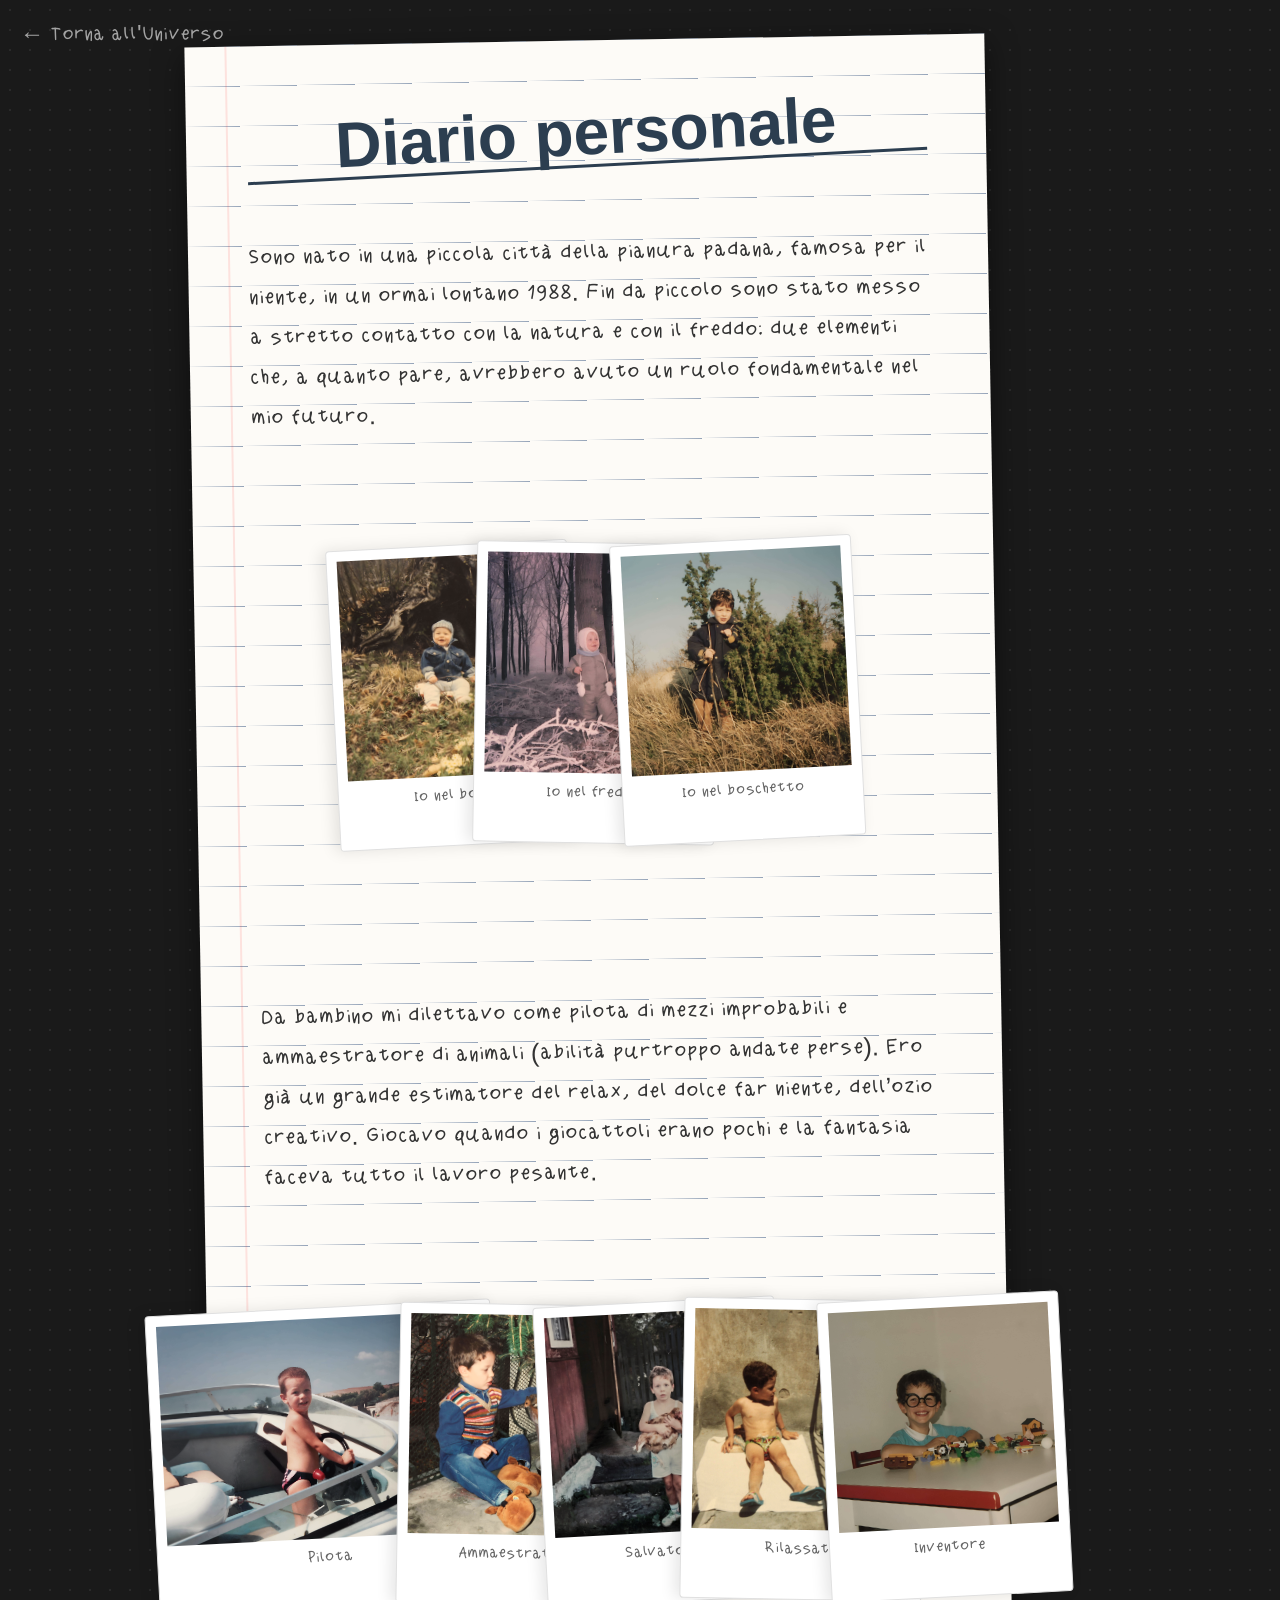
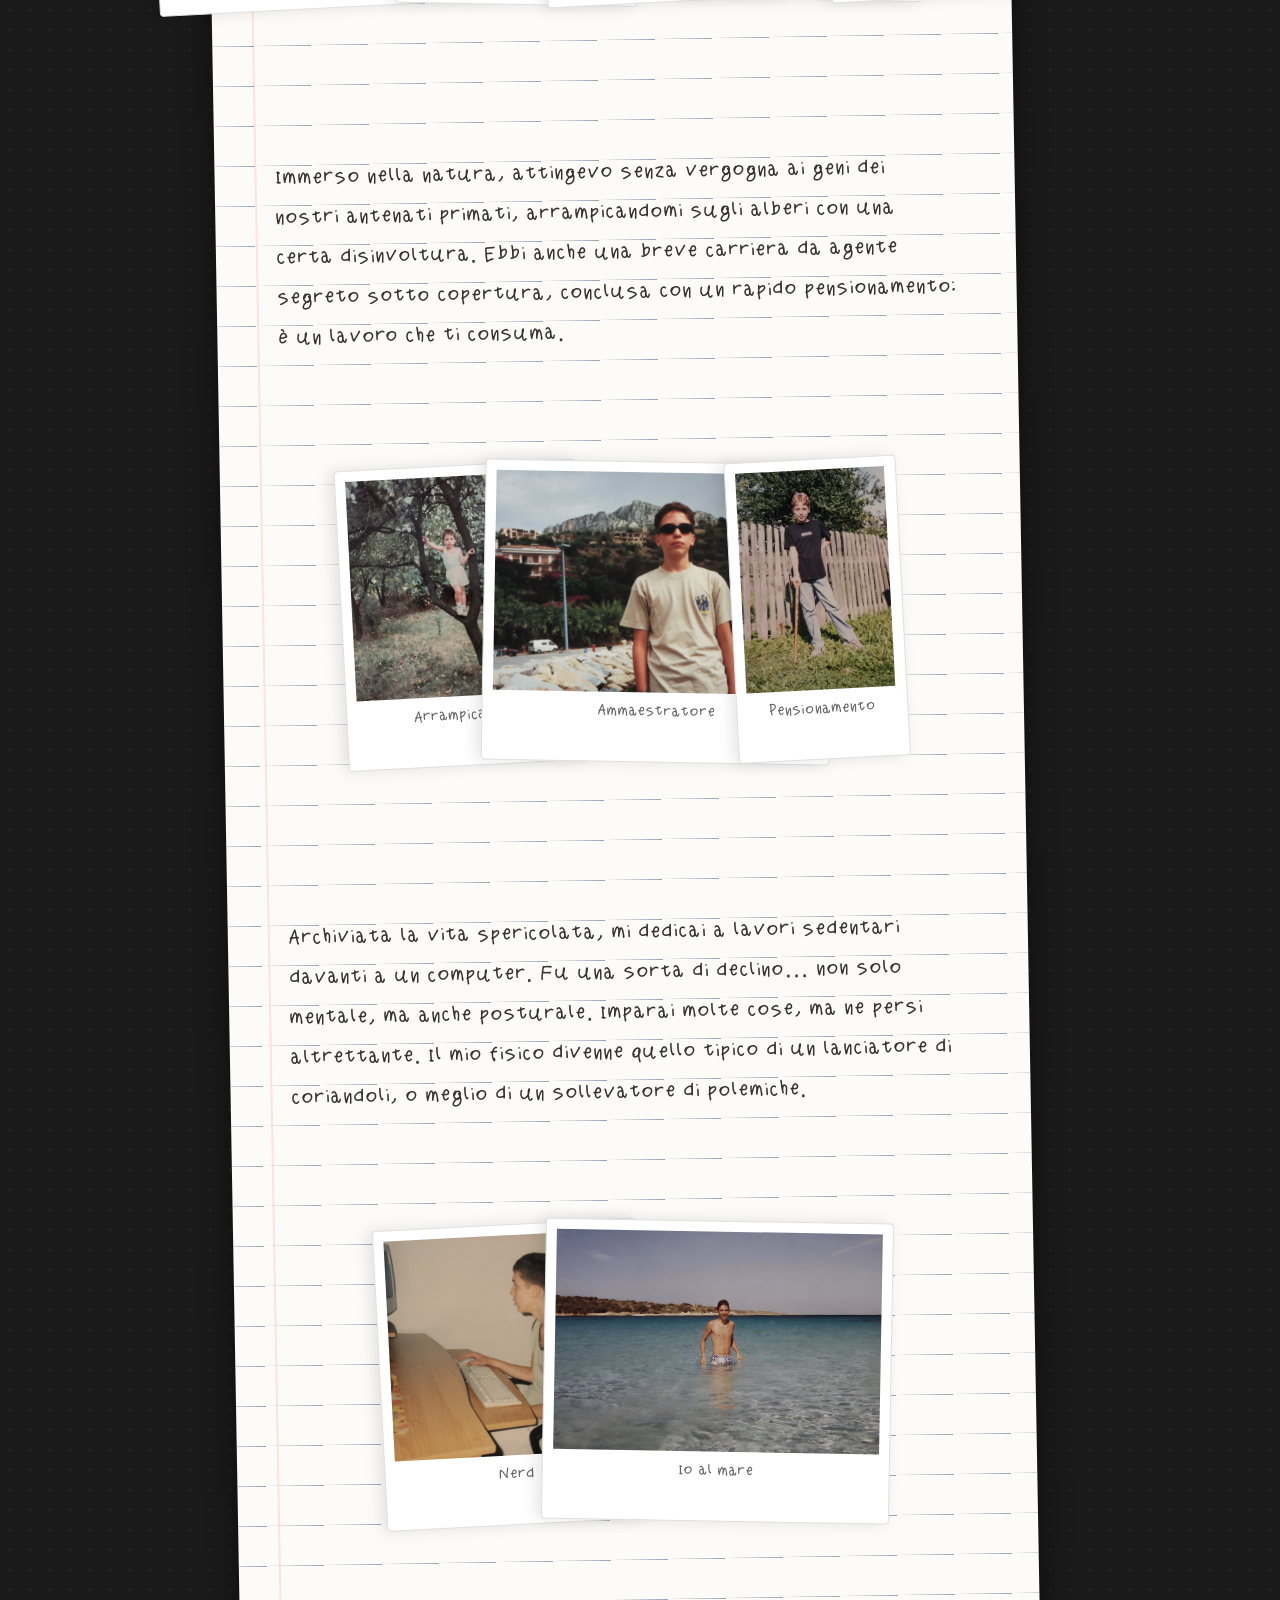
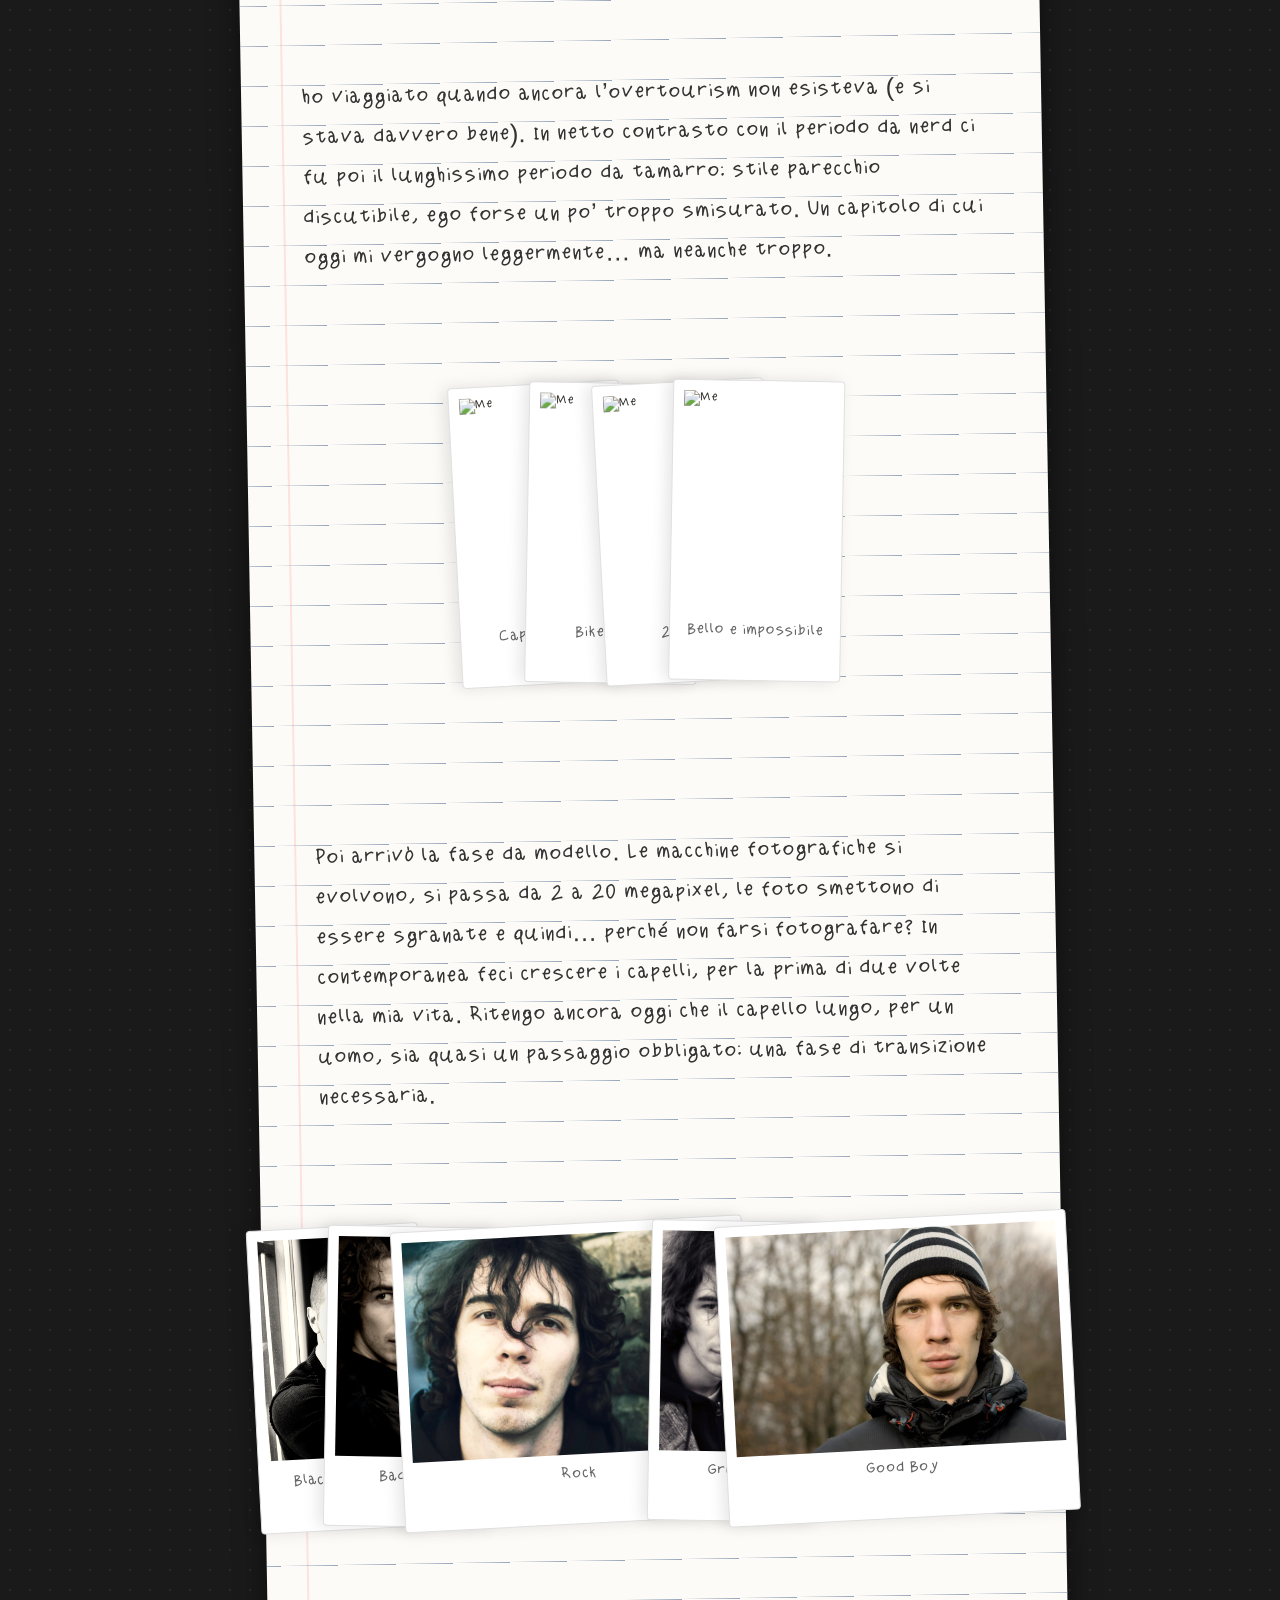
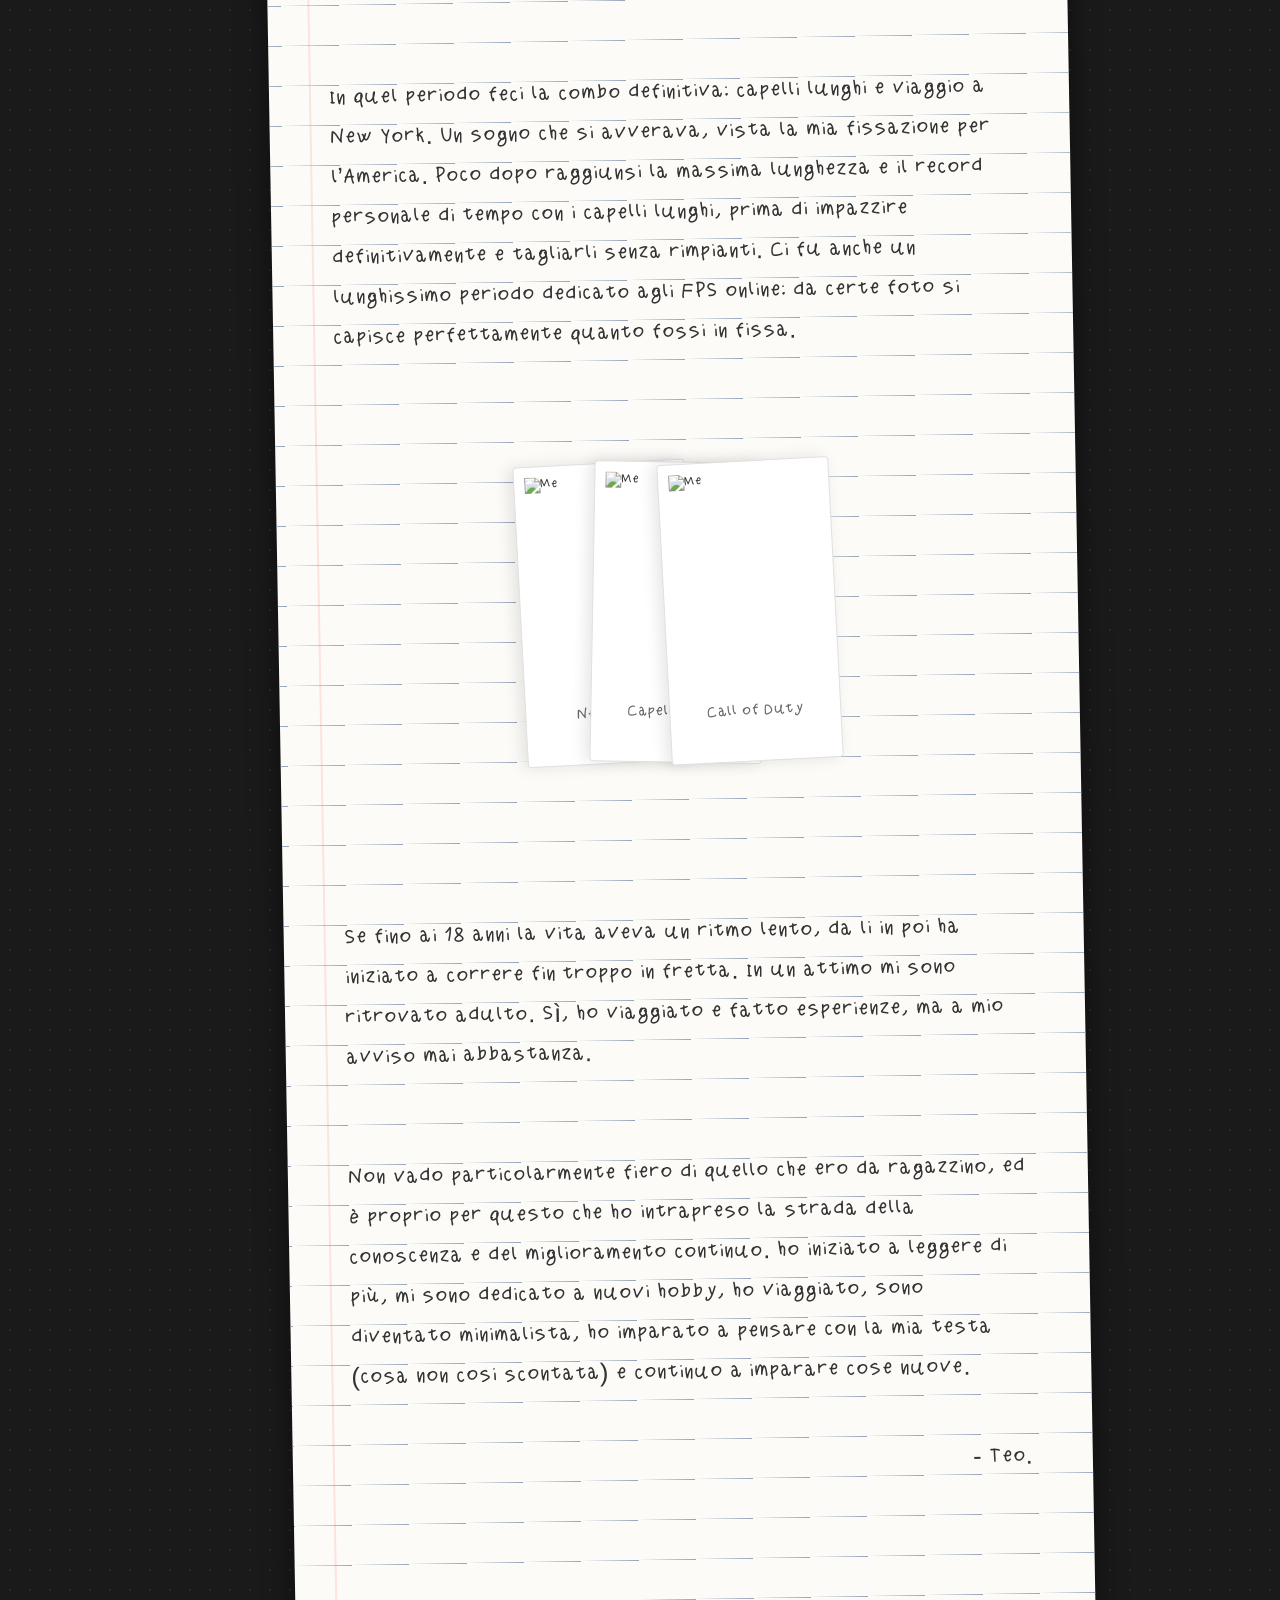
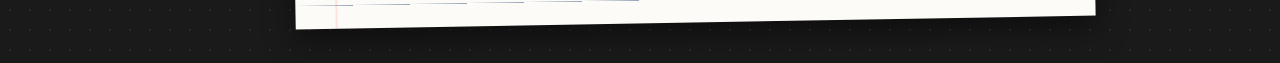
==== commit d44dea0c: "altre modifice a pagina profile" ====
--- a/profile.html
+++ b/profile.html
@@ -333,7 +333,7 @@
             </div>
         <div class="entry">
         <p>
-Non vado particolarmente fiero di quello che ero da ragazzino, ed è proprio per questo che ho intrapreso la strada della conoscenza e del miglioramento continuo. Ho iniziato a leggere di più, mi sono dedicato a nuovi hobby, ho viaggiato, sono diventato minimalista, ho imparato a pensare con la mia testa (cosa non così scontata) e continuo a imparare cose nuove.        </p>
+Non vado particolarmente fiero di quello che ero da ragazzino, ed è proprio per questo che ho intrapreso la strada della conoscenza e del miglioramento continuo. Ho iniziato a leggere di più, mi sono dedicato a nuovi hobby, ho viaggiato, sono diventato minimalista, ho imparato a pensare con la mia testa (cosa non cosi scontata) e continuo a imparare cose nuove.        </p>
 
         <p style="text-align: right; margin-top: 50px;">
             - Teo.
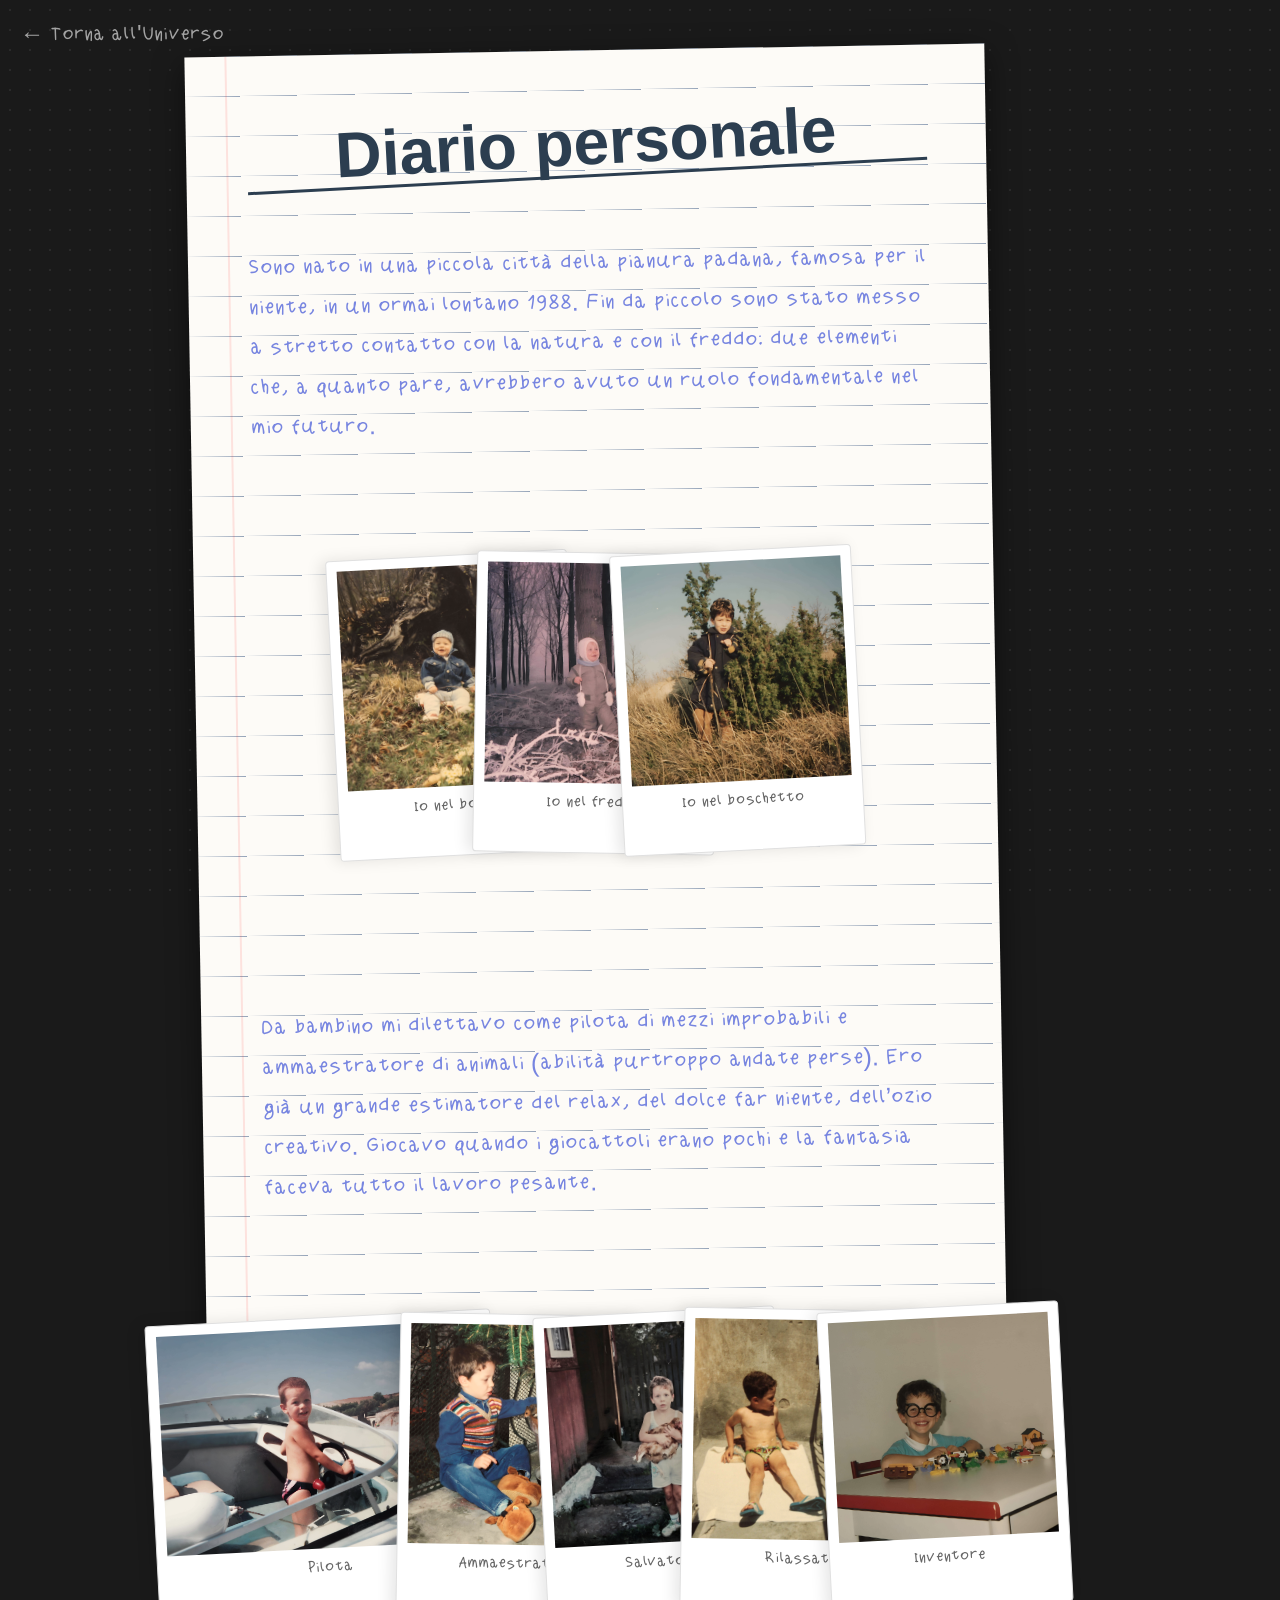
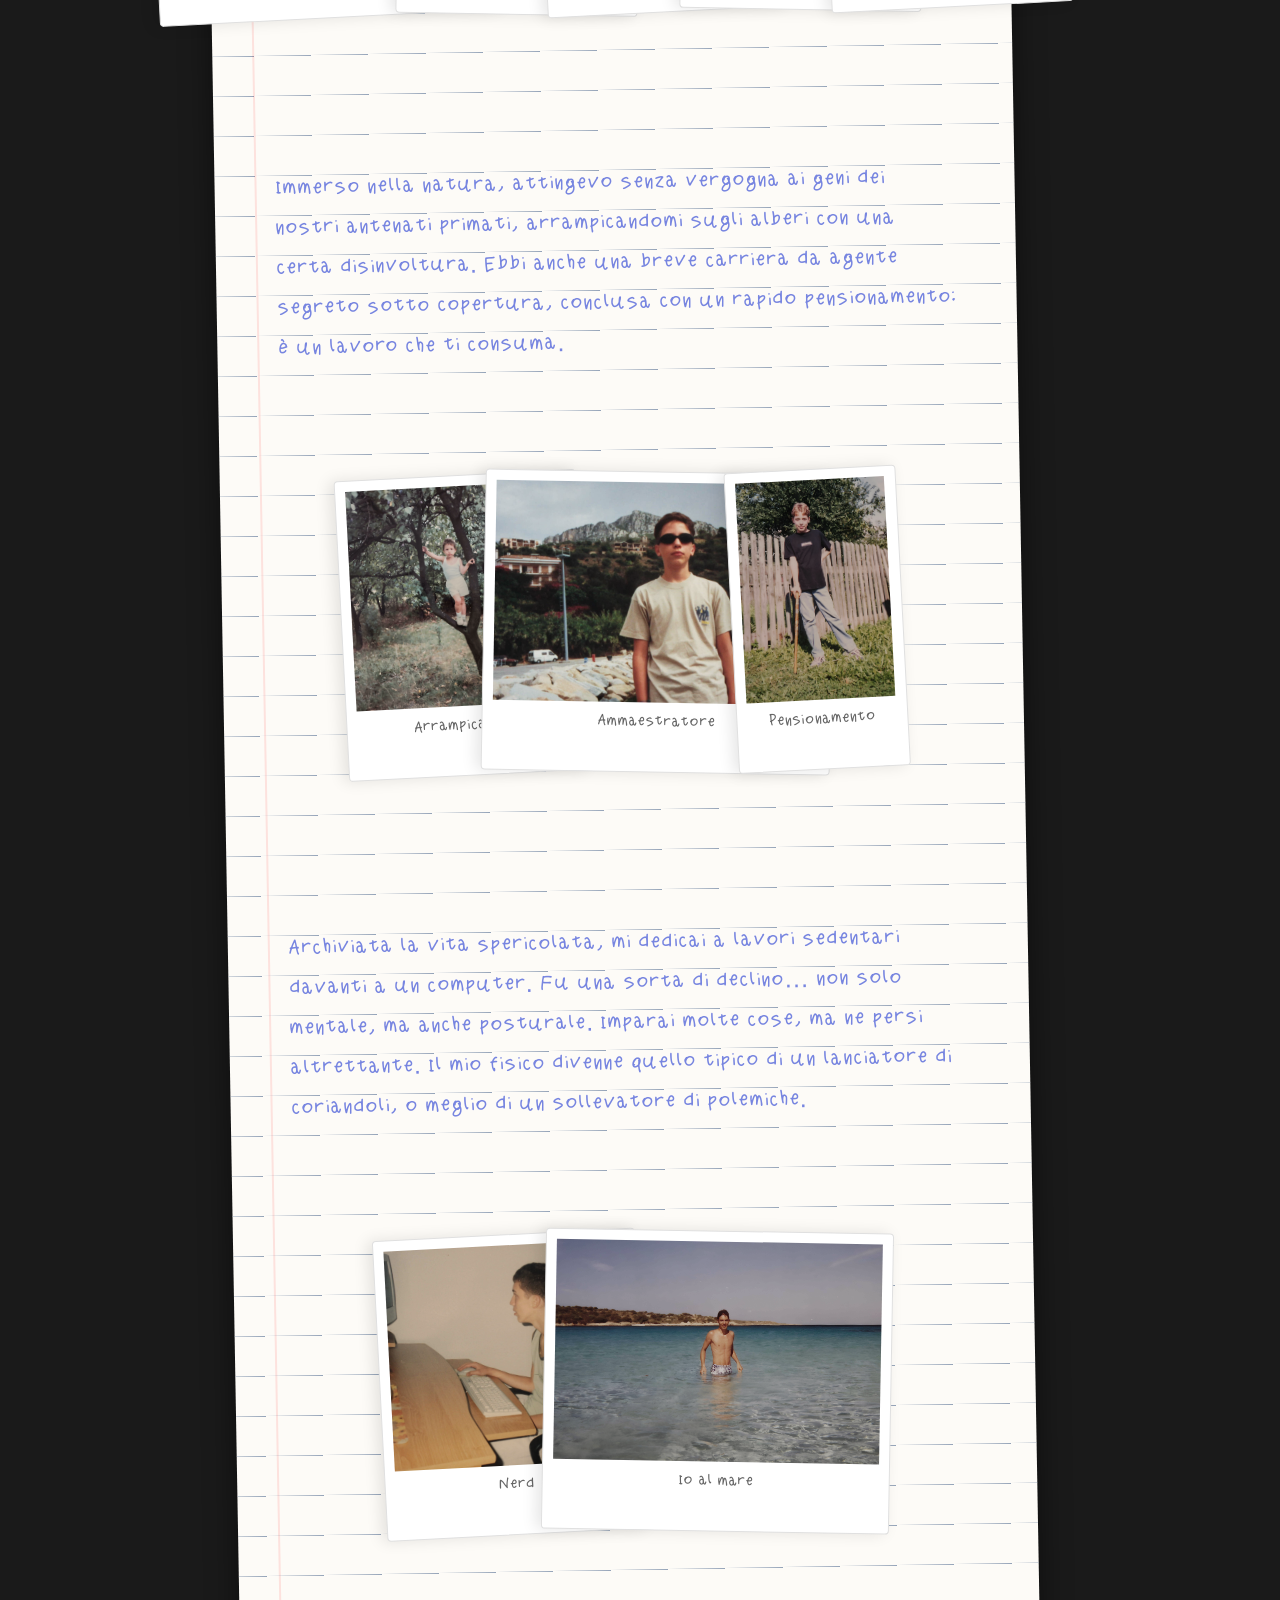
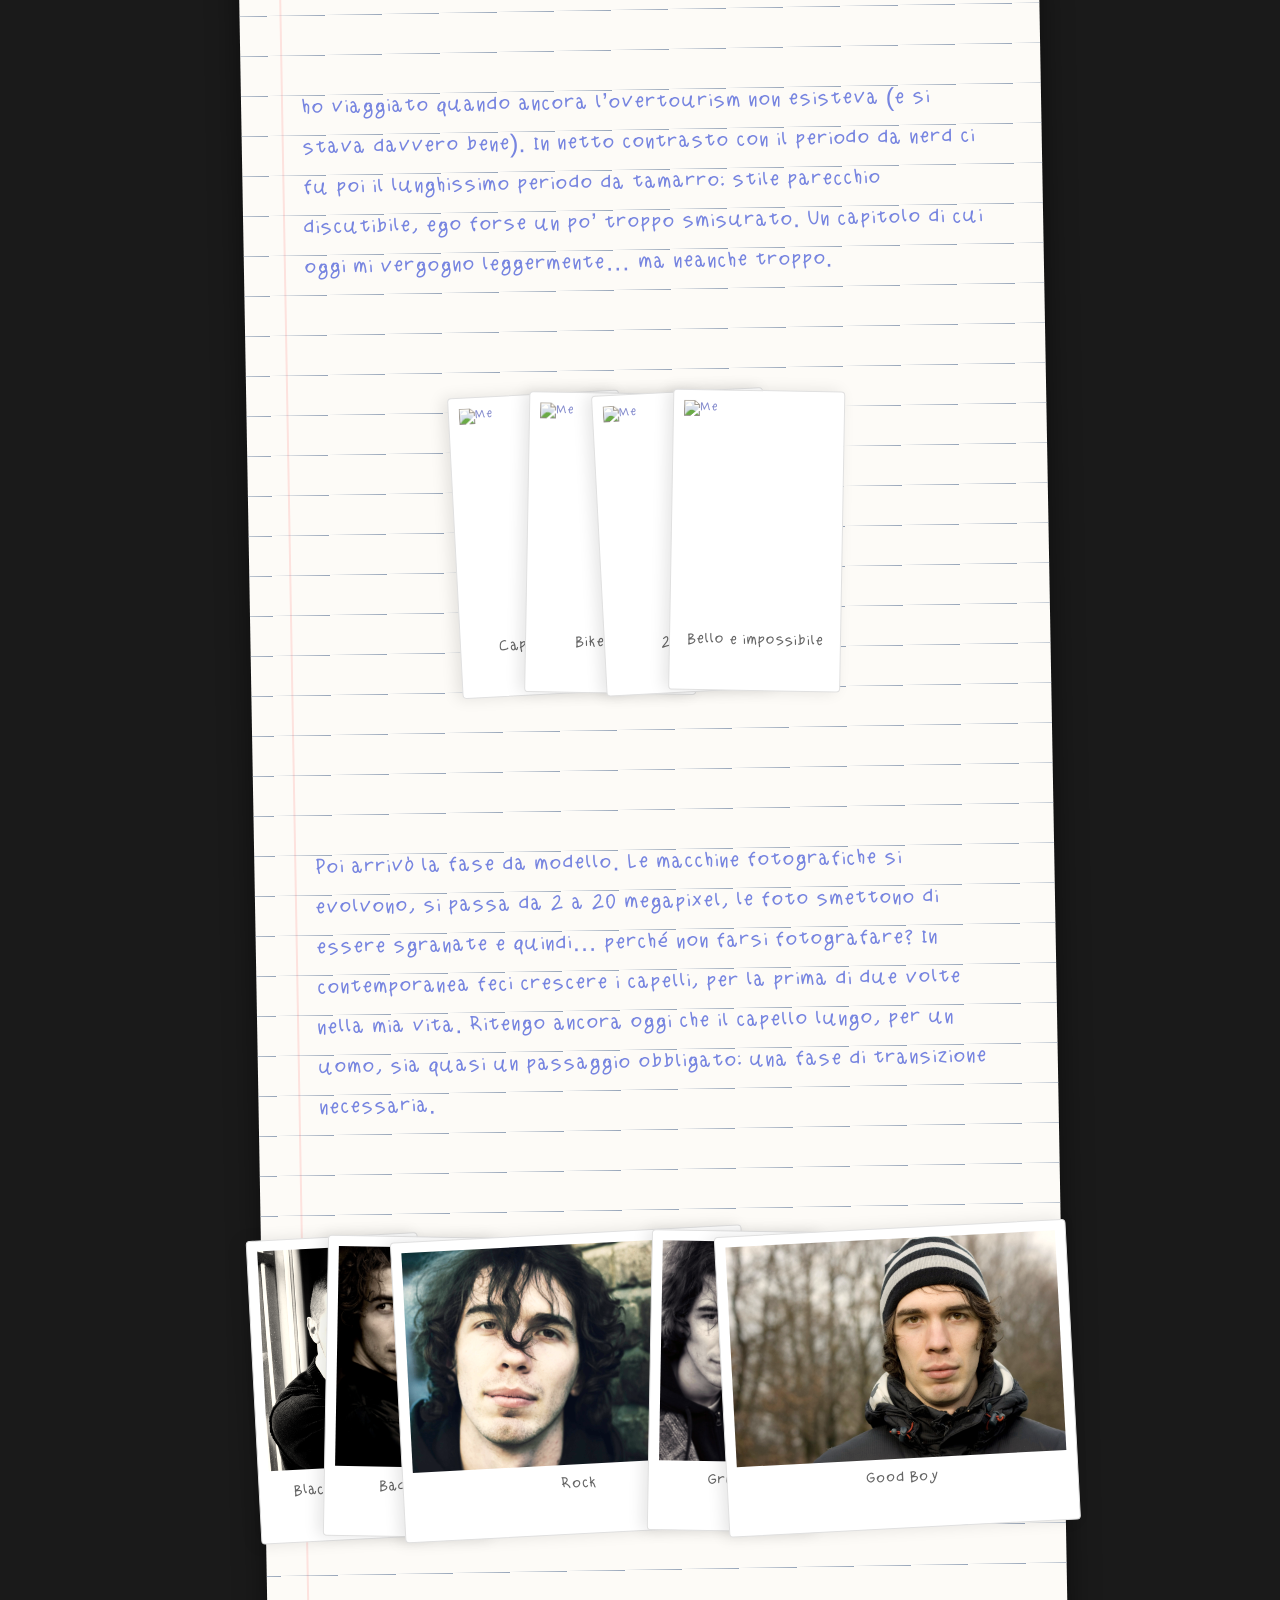
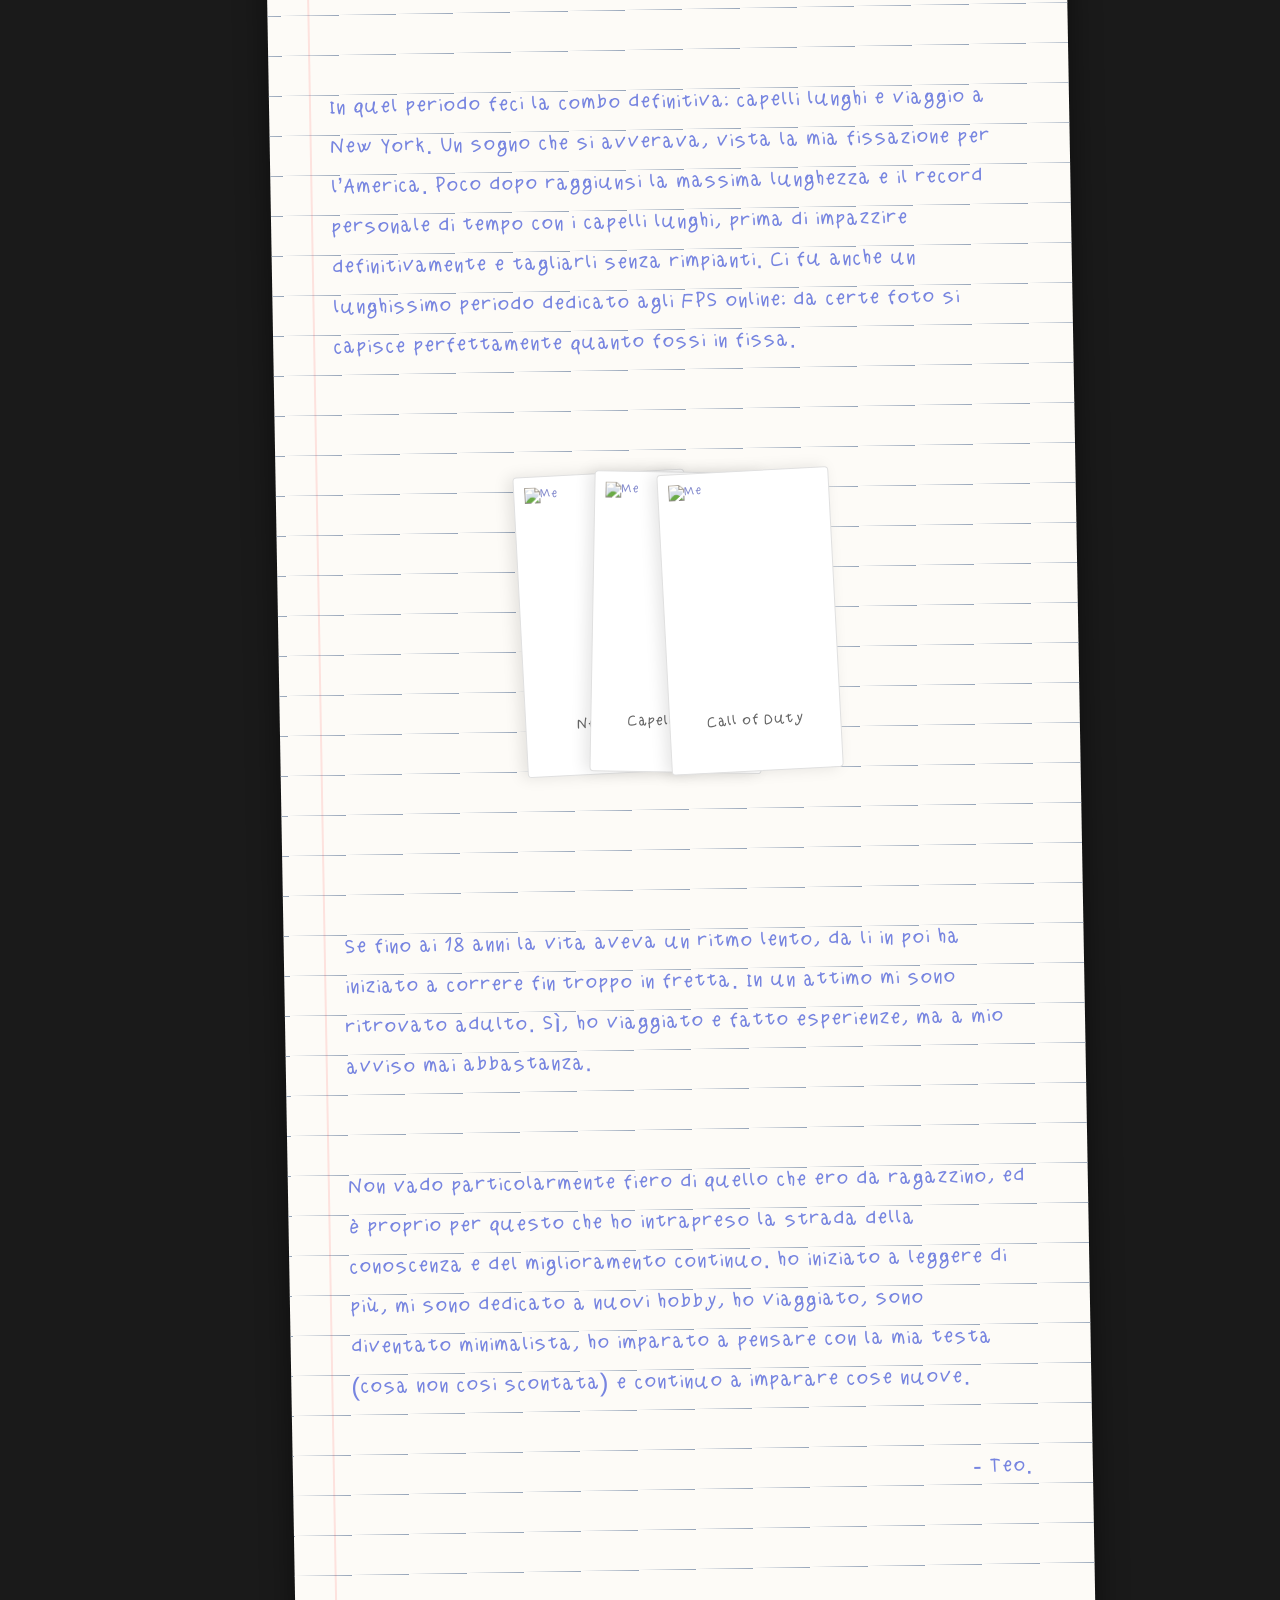
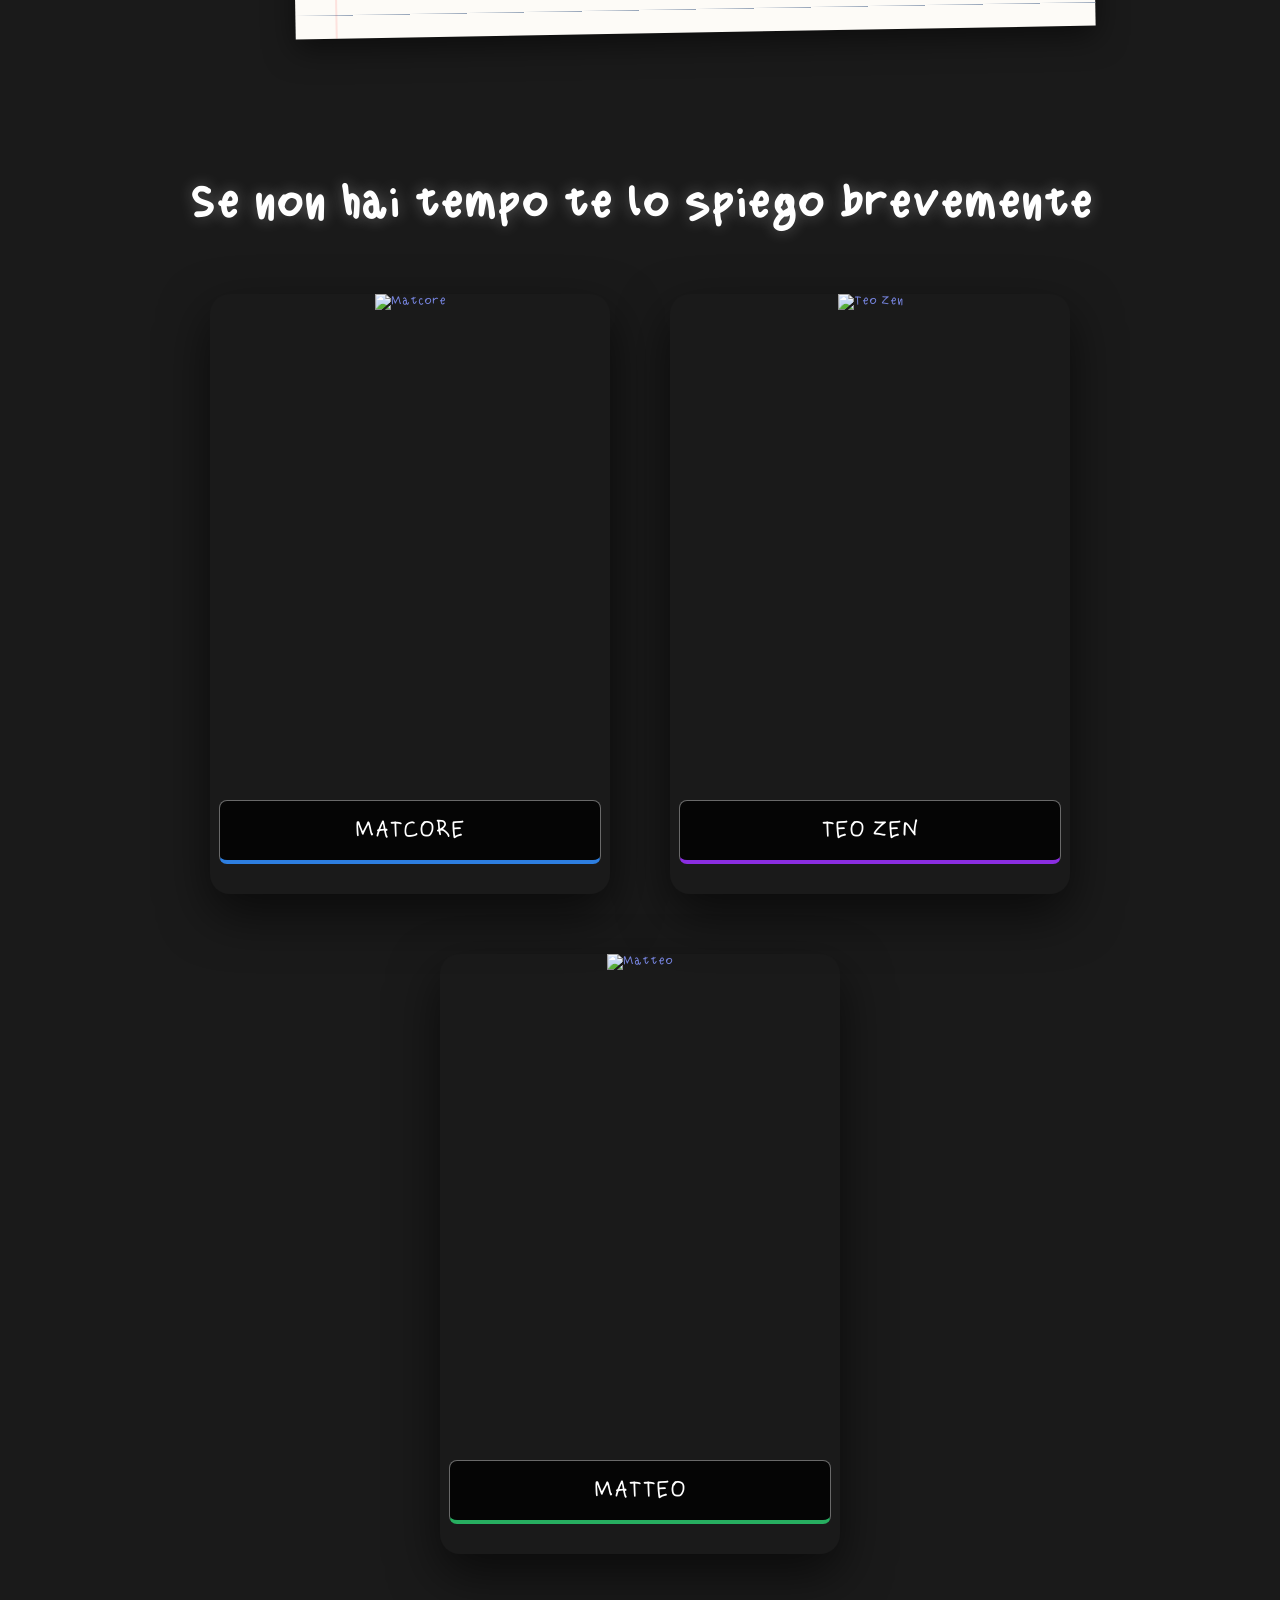
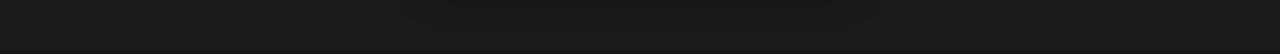
==== commit 44355315: "modifiche a profile" ====
--- a/profile.html
+++ b/profile.html
@@ -20,21 +20,23 @@
 
         /* 2. LO SFONDO (La Scrivania) */
         body {
-            background-color: #1a1a1a; /* Scrivania scura */
-            background-image: radial-gradient(#2a2a2a 1px, transparent 1px); /* Texture puntini */
-            background-size: 20px 20px;
-            
-            /* QUI IMPONIAMO IL TUO FONT OVUNQUE */
-            font-family: 'TzFont', sans-serif !important; 
-            
-            margin: 0;
-            padding: 40px 20px;
-            color: #333;
-            min-height: 100vh;
-            display: flex;
-            justify-content: center; /* Centra il foglio */
-            align-items: flex-start;
-        }
+    background-color: #1a1a1a;
+    background-image: radial-gradient(#2a2a2a 1px, transparent 1px);
+    background-size: 20px 20px;
+    background-attachment: fixed; /* Lo sfondo sta fermo mentre scrolli */
+    
+    font-family: 'TzFont', sans-serif !important;
+    
+    margin: 0;
+    padding: 0; /* Rimuoviamo padding dal body per evitare spostamenti */
+    min-height: 100vh;
+    
+    /* IL MOTORE DI ALLINEAMENTO */
+    display: flex;
+    flex-direction: column; /* Impila gli elementi verticalmente */
+    align-items: center;    /* CENTRA TUTTO ORIZZONTAMENTE */
+    overflow-x: hidden;     /* Evita scroll laterale indesiderato */
+}
 
         /* PULSANTE INDIETRO (Stile scarabocchio) */
         .back-link {
@@ -52,27 +54,52 @@
 
         /* 3. IL FOGLIO DI CARTA */
         .diary-paper {
-            background-color: #fdfbf7; /* Colore carta avorio */
-            width: 100%;
-            max-width: 800px; /* Larghezza massima lettura */
-            min-height: 100vh;
-            padding: 60px;
-            box-sizing: border-box;
-            
-            /* Effetto Ombra (Foglio sollevato) */
-            box-shadow: 0 10px 30px rgba(0,0,0,0.5);
-            
-            /* Effetto Righe del quaderno */
-            background-image: repeating-linear-gradient(
-                transparent,
-                transparent 39px,
-                #94a3b8 40px /* Riga azzurrina */
-            );
-            
-            position: relative;
-            transform: rotate(-1deg); /* Leggera inclinazione imperfetta */
-        }
-
+    background-color: #fdfbf7;
+    width: 100%;
+    max-width: 800px;
+    min-height: 100vh;
+    padding: 60px;
+    box-sizing: border-box;
+    
+    /* CENTRATURA EXTRA SICURA */
+    margin: 50px auto; /* 50px sopra/sotto, AUTO ai lati (centra) */
+    
+    box-shadow: 0 10px 30px rgba(0,0,0,0.5);
+    
+    background-image: repeating-linear-gradient(
+        transparent,
+        transparent 39px,
+        #94a3b8 40px
+    );
+    
+    position: relative;
+    transform: rotate(-1deg);
+    z-index: 5; /* Sta sopra allo sfondo */
+}
+/* LA SEZIONE CARD (SOTTO AL DIARIO) */
+.final-summary {
+    width: 100%;
+    display: flex;
+    flex-direction: column;
+    align-items: center; /* Centra il titolo e la griglia */
+    
+    /* Spazio per staccarsi dal diario */
+    margin-top: 50px; 
+    padding-bottom: 100px;
+    
+    position: relative;
+    z-index: 10;
+}
+
+/* GRIGLIA CARTE */
+.cards-grid {
+    display: flex;
+    justify-content: center; /* Centra le carte nella riga */
+    flex-wrap: wrap;
+    gap: 60px;
+    width: 100%;
+    max-width: 1400px;
+}
         /* Il buco della rilegatura (Decorazione) */
         .diary-paper::before {
             content: '';
@@ -80,6 +107,7 @@
             top: 0; left: 40px; height: 100%;
             border-left: 2px solid rgba(255,0,0,0.1); /* Riga margine rosso */
         }
+      
 
         /* --- TIPOGRAFIA --- */
         h1 {
@@ -340,6 +368,71 @@
         </p>
     </div>
     </div>
+  <section class="final-summary">
+    
+    <h2 class="summary-title">Se non hai tempo te lo spiego brevemente</h2>
+
+    <div class="cards-grid">
+
+        <div class="flip-card">
+            <div class="flip-card-inner">
+                <div class="flip-card-front">
+                    <img src="images/id-2-matcore.jpg" alt="Matcore">
+                    <div class="name-tag blue">MATCORE</div>
+                </div>
+                <div class="flip-card-back blue-border">
+                    <h3 class="blue-text">MATCORE</h3>
+                    <p>
+                        È il mio nickname storico, nato nei primi anni 2000 e cresciuto nei giochi online FPS.
+                      
+                        Breve, diretto, funzionale: un nome che mi ha accompagnato nella scalata alle classifiche, nelle notti infinite davanti allo schermo e nella costruzione della mia identità digitale più competitiva.
+                       
+                        Ancora oggi è un riferimento nel mio ambiente virtuale, sinonimo di esperienza, skill e mentalità old school.
+                    </p>
+                </div>
+            </div>
+        </div>
+
+        <div class="flip-card">
+            <div class="flip-card-inner">
+                <div class="flip-card-front">
+                    <img src="images/id-1-teozen.jpg" alt="Teo Zen">
+                    <div class="name-tag purple">TEO ZEN</div>
+                </div>
+                <div class="flip-card-back purple-border">
+                    <h3 class="purple-text">TEO ZEN</h3>
+                    <p>
+                        È il mio nome d’arte: creatore di arte digitale, disegni e pittura old school, ma anche esploratore instancabile di nuovi territori creativi.
+                      
+                        Passo con naturalezza dalla programmazione di app e siti web, alla musica digitale AI, fino all’invenzione di dispositivi e gadget.
+                        
+                        Creo video sperimentali, provo tecnologie appena nate e mi butto in ogni nuova sfida con curiosità e passione.
+                    </p>
+                </div>
+            </div>
+        </div>
+
+        <div class="flip-card">
+            <div class="flip-card-inner">
+                <div class="flip-card-front">
+                    <img src="images/id-3-matteo.jpg" alt="Matteo">
+                    <div class="name-tag green">MATTEO</div>
+                </div>
+                <div class="flip-card-back green-border">
+                    <h3 class="green-text">MATTEO</h3>
+                    <p>
+                        È la mia identità reale. Classe 1988. Sono un esploratore solitario, inventore e sognatore.
+                
+                        Uso filosofia e pensiero critico per analizzare la società contemporanea, pormi domande scomode e cercare risposte autentiche.
+                     
+                        Viaggio da solo, cucino reinventando ricette, vivo il minimalismo e una visione anti-consumista. Mi interessa capire come vivere meglio, con poco.
+                    </p>
+                </div>
+            </div>
+        </div>
+
+    </div>
+</section>
 </div>
 
 </body>
--- a/style.css
+++ b/style.css
@@ -612,4 +612,154 @@
         transform: translateY(-50px) !important;
         margin-right: 0;
     }
+}
+/* --- FIX LAYOUT GENERALE --- */
+body {
+    /* Questo risolve il problema "è andato di lato" */
+    flex-direction: column !important; 
+    align-items: center;
+    /* Assicura che lo sfondo copra tutto anche se la pagina si allunga */
+    background-attachment: fixed; 
+}
+
+/* --- SEZIONE CARTE "BIG POSTER" --- */
+
+.final-summary {
+    width: 100%;
+    margin-top: 100px; /* Più spazio dal diario */
+    padding-bottom: 100px;
+    display: flex;
+    flex-direction: column;
+    align-items: center;
+}
+
+.summary-title {
+    color: #fff;
+    font-family: 'TzFont', sans-serif; /* Tuo Font */
+    font-size: 3.5rem;
+    margin-bottom: 60px;
+    text-shadow: 0 0 15px rgba(255,255,255,0.3);
+    text-align: center;
+}
+
+.cards-grid {
+    display: flex;
+    justify-content: center;
+    gap: 60px; /* Più spazio tra le card giganti */
+    flex-wrap: wrap;
+    max-width: 1400px; /* Larghezza massima contenitore */
+}
+
+/* 1. CARD GIGANTI (Format Poster) */
+.flip-card {
+    background-color: transparent;
+    width: 400px;  /* Molto più larga */
+    height: 600px; /* Molto più alta per farci stare il testo */
+    perspective: 1500px; /* Prospettiva aumentata per l'oggetto più grande */
+    cursor: pointer;
+}
+
+/* 2. IL MOTORE CHE GIRA */
+.flip-card-inner {
+    position: relative;
+    width: 100%;
+    height: 100%;
+    text-align: center;
+    transition: transform 0.8s cubic-bezier(0.4, 0.2, 0.2, 1);
+    transform-style: preserve-3d;
+    border-radius: 20px;
+    box-shadow: 0 20px 50px rgba(0,0,0,0.6);
+}
+
+.flip-card:hover .flip-card-inner {
+    transform: rotateY(180deg);
+}
+
+/* 3. FRONTE E RETRO */
+.flip-card-front, .flip-card-back {
+    position: absolute;
+    width: 100%;
+    height: 100%;
+    -webkit-backface-visibility: hidden;
+    backface-visibility: hidden;
+    border-radius: 20px;
+    overflow: hidden;
+}
+
+/* --- FRONTE --- */
+.flip-card-front img {
+    width: 100%;
+    height: 100%;
+    object-fit: cover;
+}
+
+.name-tag {
+    position: absolute;
+    bottom: 30px;
+    left: 50%;
+    transform: translateX(-50%);
+    background: rgba(0, 0, 0, 0.8);
+    color: #fff;
+    padding: 15px 30px;
+    font-family: 'TzFont', sans-serif; /* Tuo Font */
+    font-size: 1.8rem; /* Nome più grande */
+    border-radius: 8px;
+    width: 80%;
+    border: 1px solid rgba(255,255,255,0.4);
+    backdrop-filter: blur(5px);
+}
+
+/* --- RETRO (TESTO LUNGO) --- */
+.flip-card-back {
+    background-color: #1a1a1a;
+    color: white;
+    transform: rotateY(180deg);
+    display: flex;
+    flex-direction: column;
+    justify-content: flex-start; /* Testo parte dall'alto */
+    align-items: center;
+    padding: 40px 30px; /* Margini interni generosi */
+    box-sizing: border-box;
+    border: 3px solid #333;
+}
+
+.flip-card-back h3 {
+    font-family: 'TzFont', sans-serif; /* Tuo Font */
+    font-size: 2.5rem;
+    margin-bottom: 30px;
+    margin-top: 20px;
+    border-bottom: 2px solid rgba(255,255,255,0.1);
+    padding-bottom: 15px;
+    width: 100%;
+}
+
+.flip-card-back p {
+    font-family: 'TzFont', sans-serif; /* Tuo Font */
+    font-size: 1.3rem; /* Dimensione leggibile */
+    line-height: 1.6; /* Interlinea per non affaticare la vista */
+    text-align: left; /* Allineato a sinistra è più facile da leggere */
+    color: #ddd;
+}
+
+/* --- COLORI IDENTITÀ --- */
+.name-tag.blue { border-bottom: 4px solid #2D7EE0; }
+.blue-border { border-color: #2D7EE0; }
+.blue-text { color: #2D7EE0; }
+
+.name-tag.purple { border-bottom: 4px solid #8A2DE0; }
+.purple-border { border-color: #8A2DE0; }
+.purple-text { color: #8A2DE0; }
+
+.name-tag.green { border-bottom: 4px solid #27ae60; }
+.green-border { border-color: #27ae60; }
+.green-text { color: #27ae60; }
+
+/* MOBILE */
+@media (max-width: 900px) {
+    .flip-card {
+        width: 90vw; /* Su mobile occupa quasi tutto lo schermo */
+        height: auto; /* Altezza automatica */
+        aspect-ratio: 2/3; /* Mantiene proporzione poster */
+        min-height: 550px;
+    }
 }
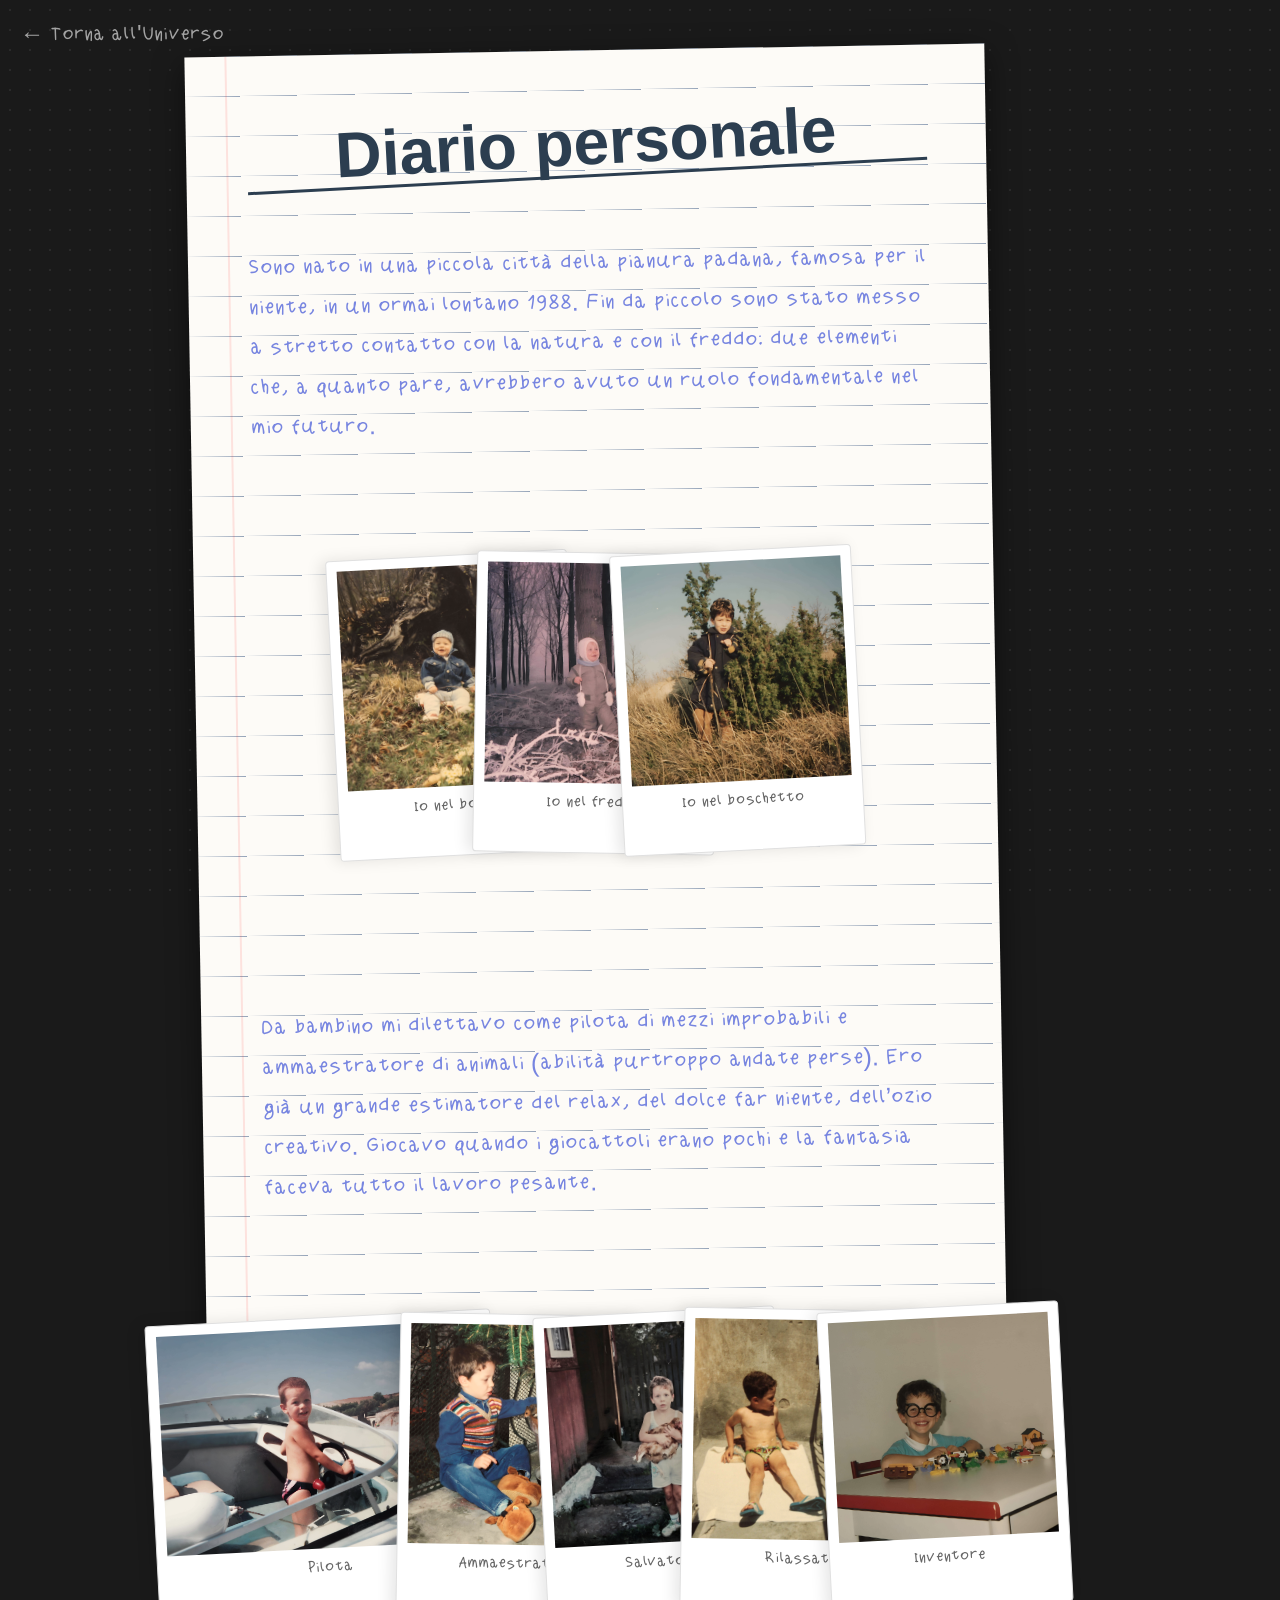
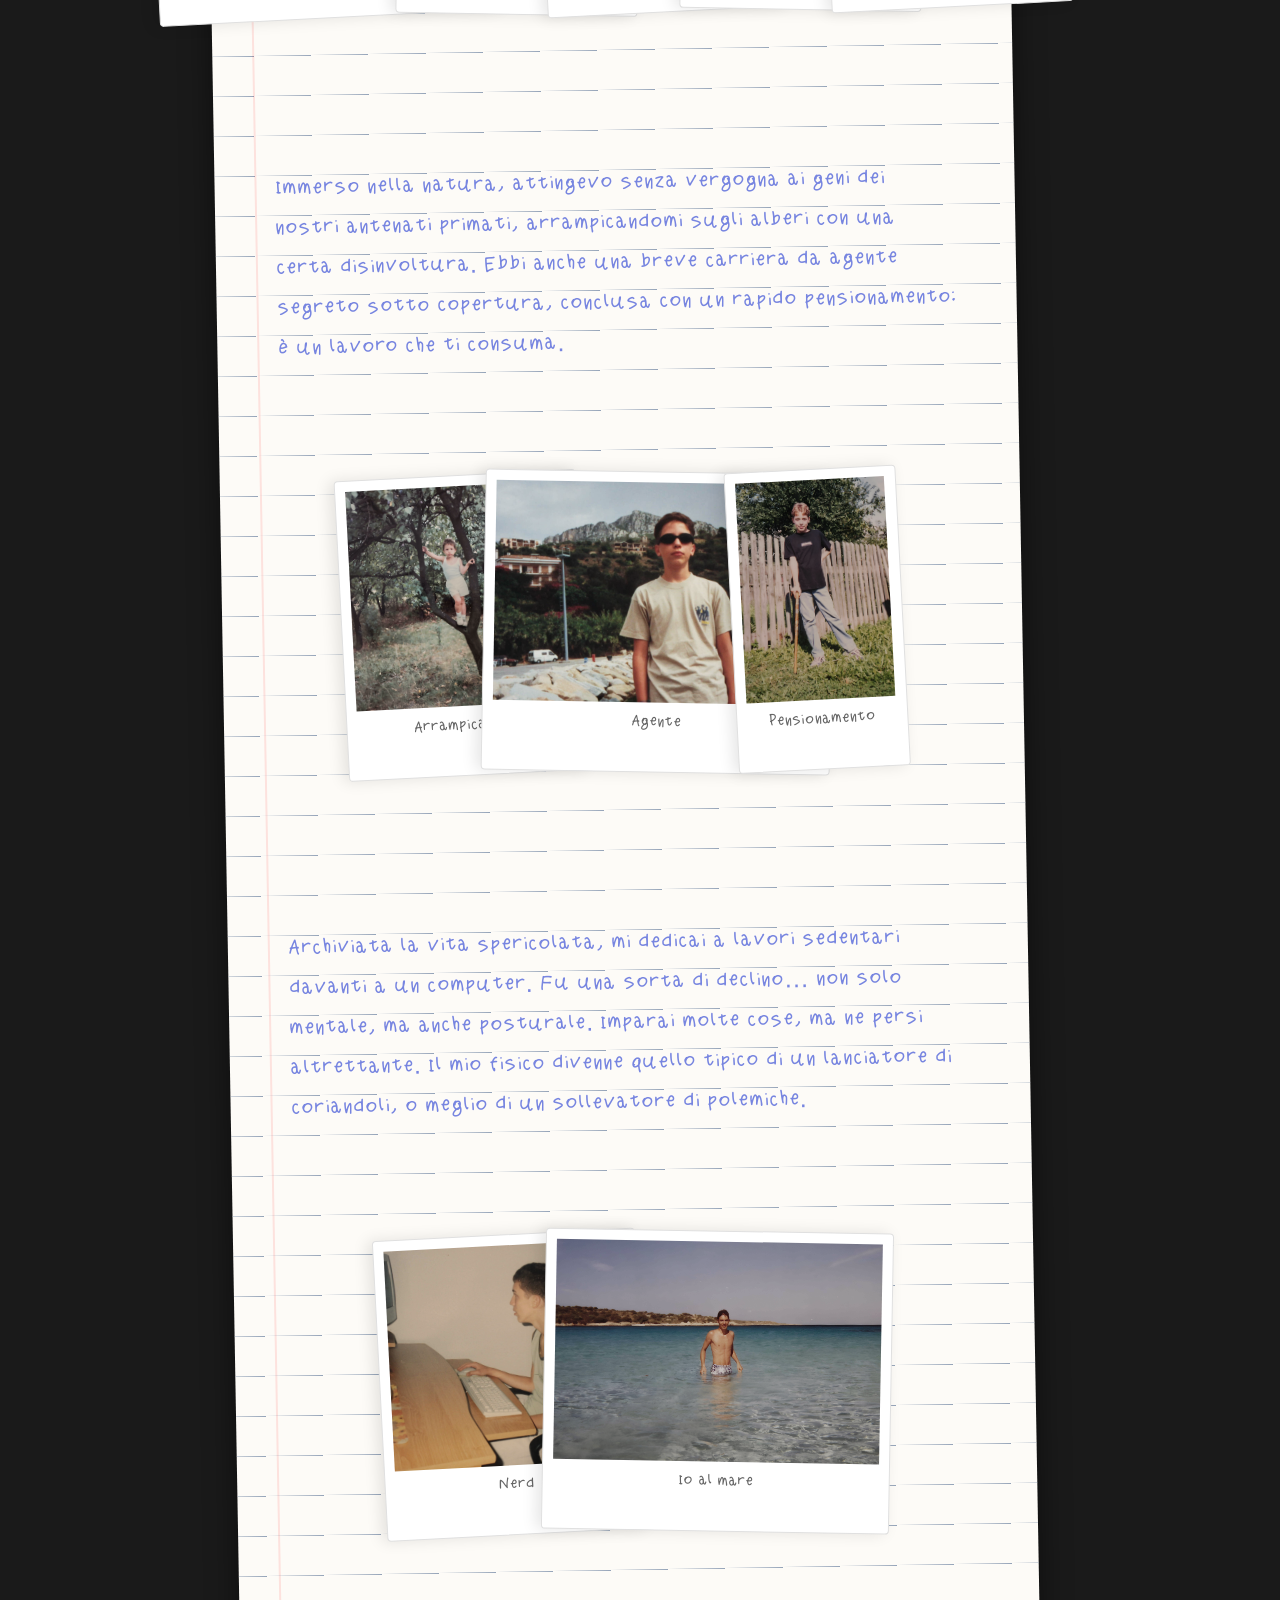
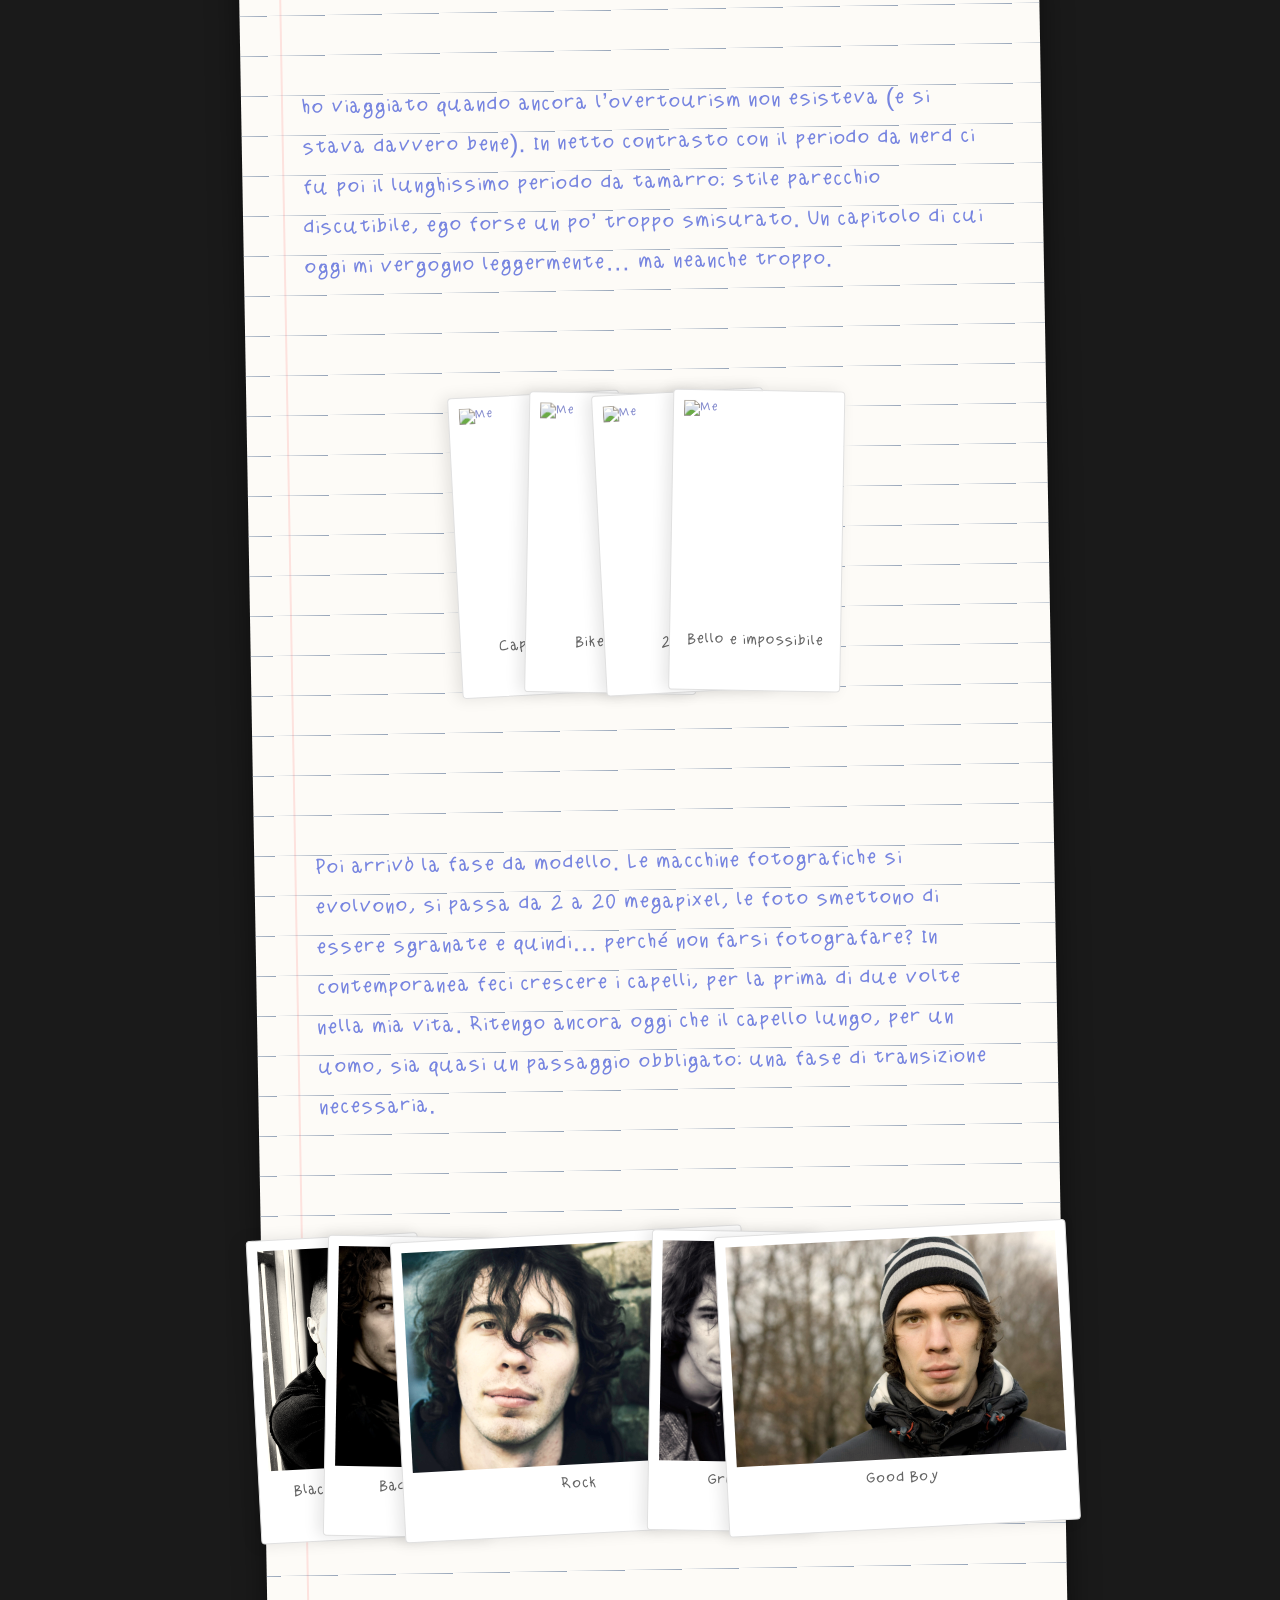
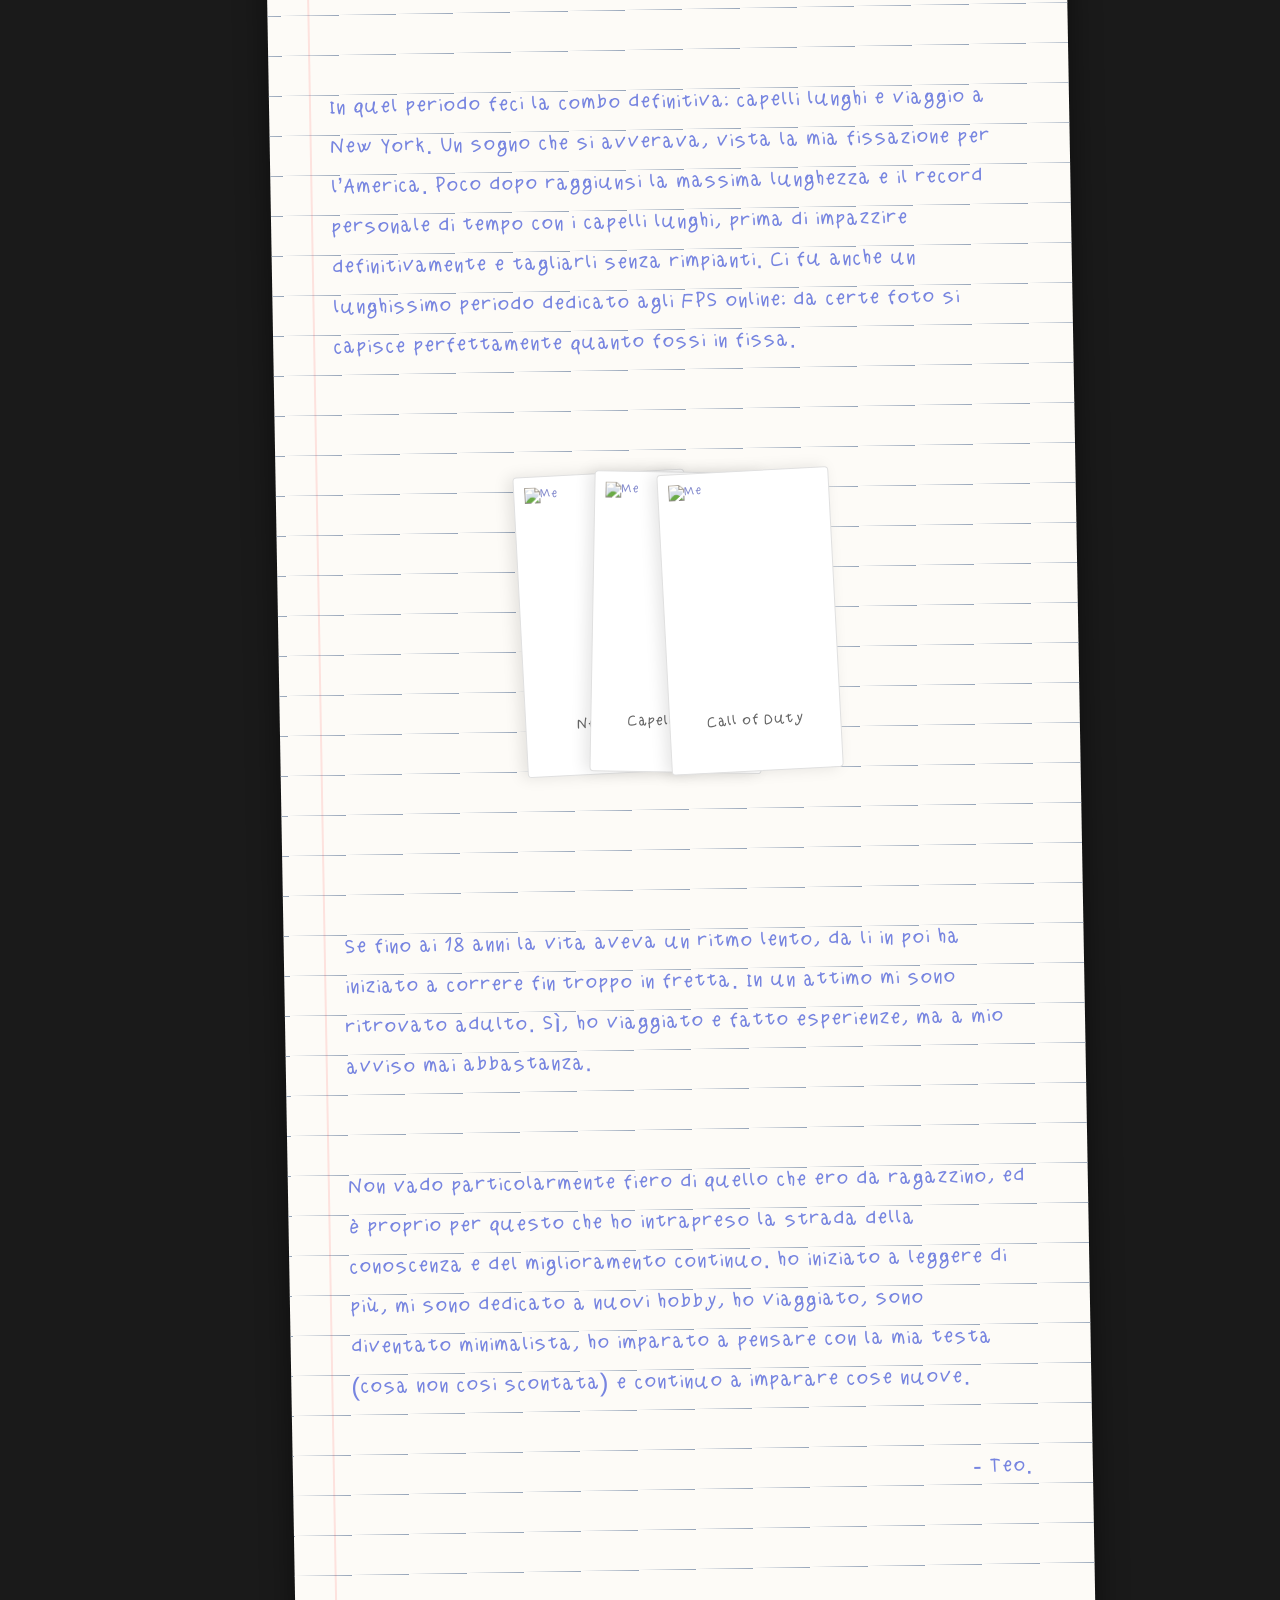
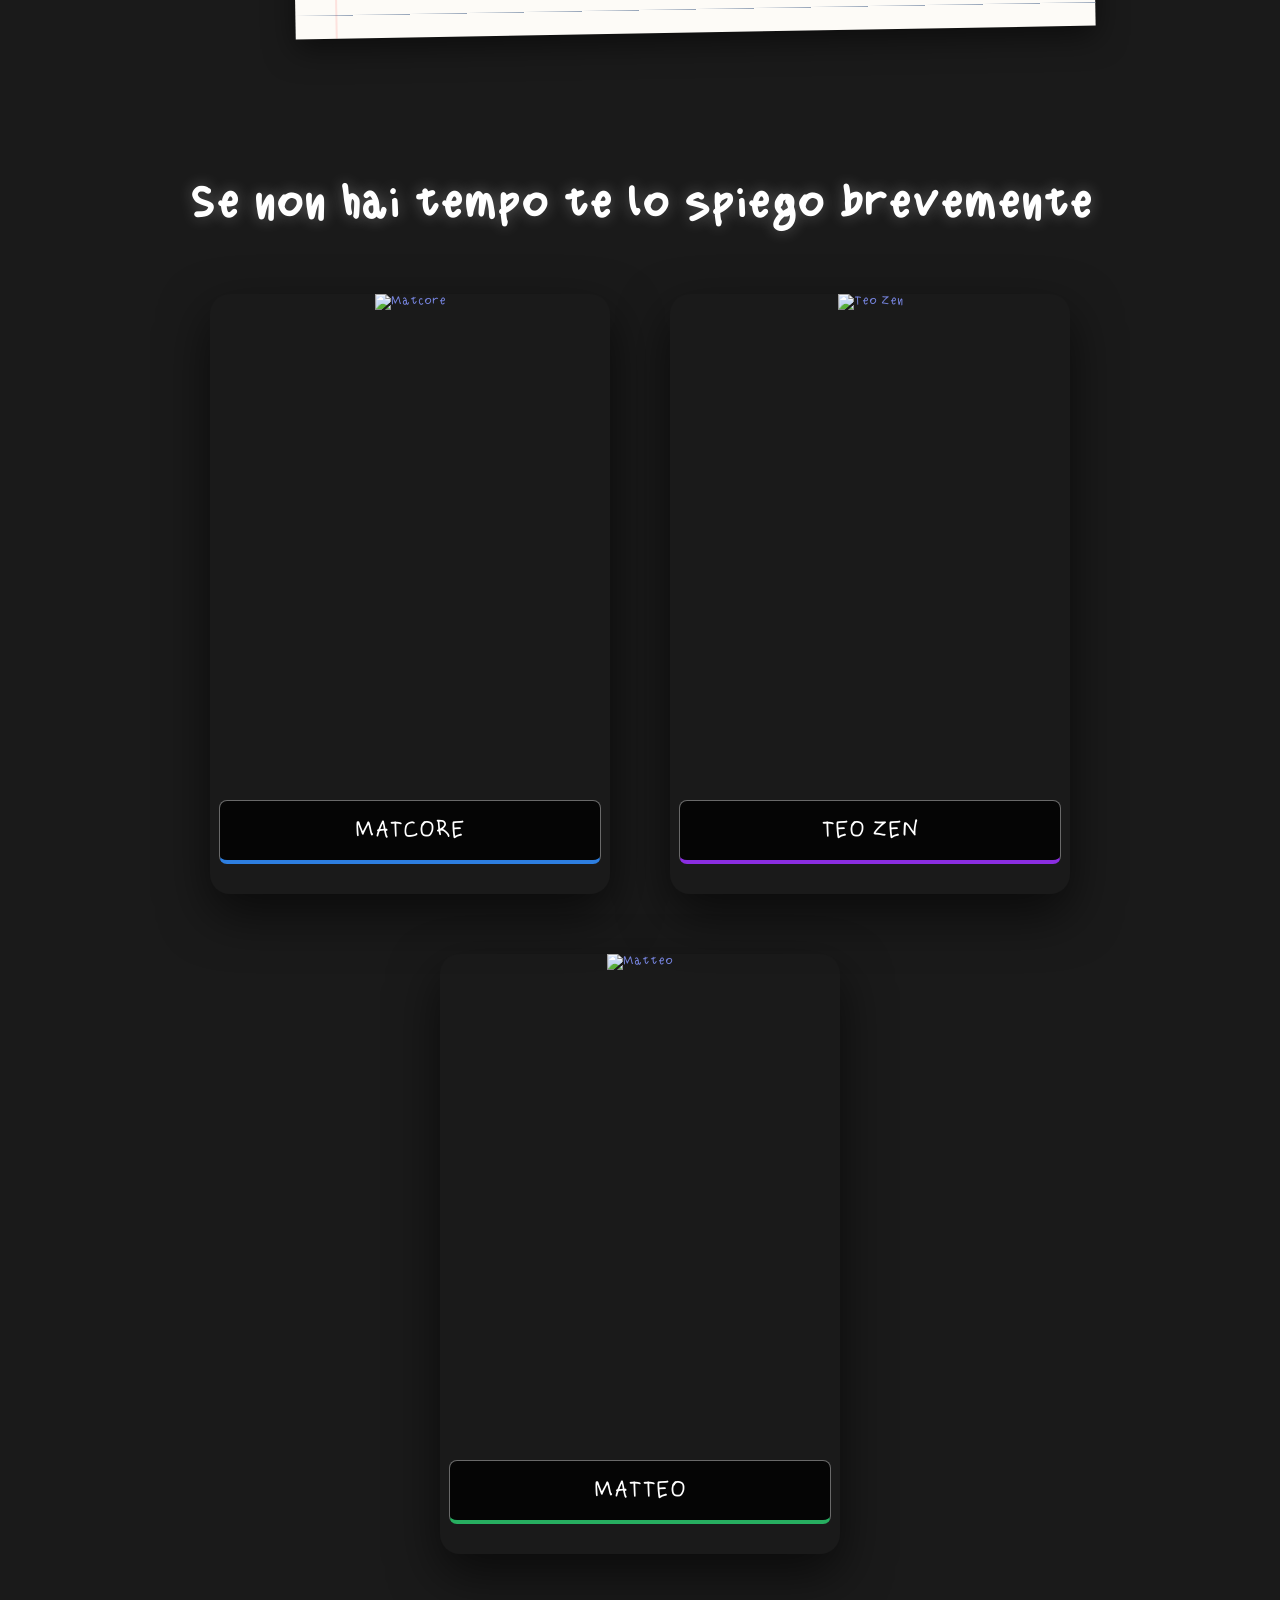
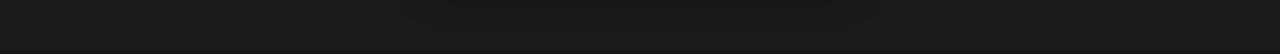
==== commit 66e5bd11: "grosse modifiche a tutto il sito" ====
--- a/profile.html
+++ b/profile.html
@@ -263,7 +263,7 @@
             </div>
             <div class="polaroid-card">
                 <img src="images/pr10.jpg" alt="Me">
-                <div class="caption">Ammaestratore</div>
+                <div class="caption">Agente</div>
             </div>
             <div class="polaroid-card">
                 <img src="images/pr11.jpg" alt="Me">
--- a/style.css
+++ b/style.css
@@ -762,4 +762,132 @@
         aspect-ratio: 2/3; /* Mantiene proporzione poster */
         min-height: 550px;
     }
+}
+/* --- LIVELLO SEGRETO (SMART COVER) --- */
+
+#secret-level {
+    width: 100%;
+    height: 100vh; /* Occupa tutto lo schermo verticale */
+    position: relative;
+    overflow: hidden; /* Taglia le parti di foto in eccesso */
+    border-top: 5px solid var(--blue-deep);
+    
+    /* Centra tutto il blocco */
+    display: flex;
+    justify-content: center;
+    align-items: center;
+}
+
+/* IL CONTENITORE INTELLIGENTE */
+.secret-wrapper {
+    position: relative;
+    /* Flex serve per eliminare spazi vuoti sotto l'immagine */
+    display: flex;
+    justify-content: center;
+    align-items: center;
+}
+
+/* L'IMMAGINE (Si comporta come background-size: cover) */
+.secret-img {
+    display: block;
+    
+    /* REGOLE D'ORO PER IL FULLSCREEN SENZA BANDE NERE */
+    min-width: 100vw;  /* Largo almeno quanto lo schermo */
+    min-height: 100vh; /* Alto almeno quanto lo schermo */
+    
+    /* Mantiene le proporzioni (niente facce schiacciate) */
+    width: auto;
+    height: auto;
+    
+    /* Posiziona il centro dell'immagine al centro dello schermo */
+    object-fit: cover;
+}
+
+/* --- TITOLO IN ALTO A SINISTRA (Posizionato rispetto alla foto) --- */
+.secret-title {
+    position: absolute;
+    /* Lo mettiamo in alto a sinistra rispetto alla FOTO, non allo schermo */
+    /* Così se la foto viene tagliata, il titolo segue la logica */
+    top: 5%; 
+    left: 5%; 
+    z-index: 20;
+    
+    font-family: var(--font-titles);
+    color: #fff;
+    font-size: clamp(1.5rem, 4vw, 3rem); /* Si rimpicciolisce su mobile */
+    line-height: 1.2;
+    text-shadow: 2px 2px 0px #000;
+    pointer-events: none;
+    text-align: left;
+}
+
+/* --- IL PULSANTE SUGLI OCCHI --- */
+.secret-btn {
+    position: absolute;
+    z-index: 100;
+    
+    /* COORDINATE OCCHI (Calcolate sulla tua foto 2560x1440) */
+    /* Se non è perfetto, ritocca leggermente questi due numeri */
+    top: 35%;   
+    left: 68%;  
+    
+    transform: translate(-50%, -50%) rotate(-8deg); /* Segue l'inclinazione della testa */
+    
+    /* Stile "Censura" */
+    background: #ff0000;
+    color: white;
+    padding: 6px 20px;
+    border-radius: 4px; 
+    border: 2px solid white;
+    
+    font-family: var(--font-titles);
+    font-weight: 900;
+    font-size: 1rem;
+    letter-spacing: 2px;
+    text-decoration: none;
+    
+    box-shadow: 0 0 20px rgba(255, 0, 0, 0.6);
+    transition: all 0.2s ease;
+}
+
+/* Effetto Hover */
+.secret-btn:hover {
+    background: white;
+    color: red;
+    transform: translate(-50%, -50%) rotate(0deg) scale(1.1);
+    box-shadow: 0 0 30px rgba(255, 255, 255, 1);
+    cursor: url('images/cursor.png'), pointer;
+}
+/* --- L'EASTER EGG (LA STELLA SEGRETA) --- */
+
+#secret-star {
+    position: absolute;
+    z-index: 999; /* Deve essere sopra allo sfondo ma sotto al menu */
+    
+    /* POSIZIONE (Cambia questi valori per nasconderlo dove vuoi) */
+    top: 28%;   /* Esempio: in alto... */
+    right: 68%; /* ...a destra */
+    
+    /* ASPETTO (Sembra una stella) */
+    width: 3px;
+    height: 3px;
+    background-color: #fff;
+    border-radius: 50%;
+    opacity: 0.4; /* Semitrasparente: si confonde con lo sfondo */
+    
+    /* PERCHE' E' DIFFICILE DA TROVARE? */
+    cursor: default; /* Il cursore NON cambia manina subito (diabolico!) */
+    
+    transition: all 0.3s ease;
+}
+
+/* LA RIVELAZIONE (Quando ci passi sopra per caso) */
+#secret-star:hover {
+    cursor: pointer; /* ORA appare la manina */
+    
+    /* Si ingrandisce e brilla */
+    transform: scale(4); 
+    opacity: 1;
+    background-color: #00ff00; /* Diventa verde alieno (o lascialo bianco) */
+    box-shadow: 0 0 10px #00ff00, 0 0 20px #00ff00;
 }
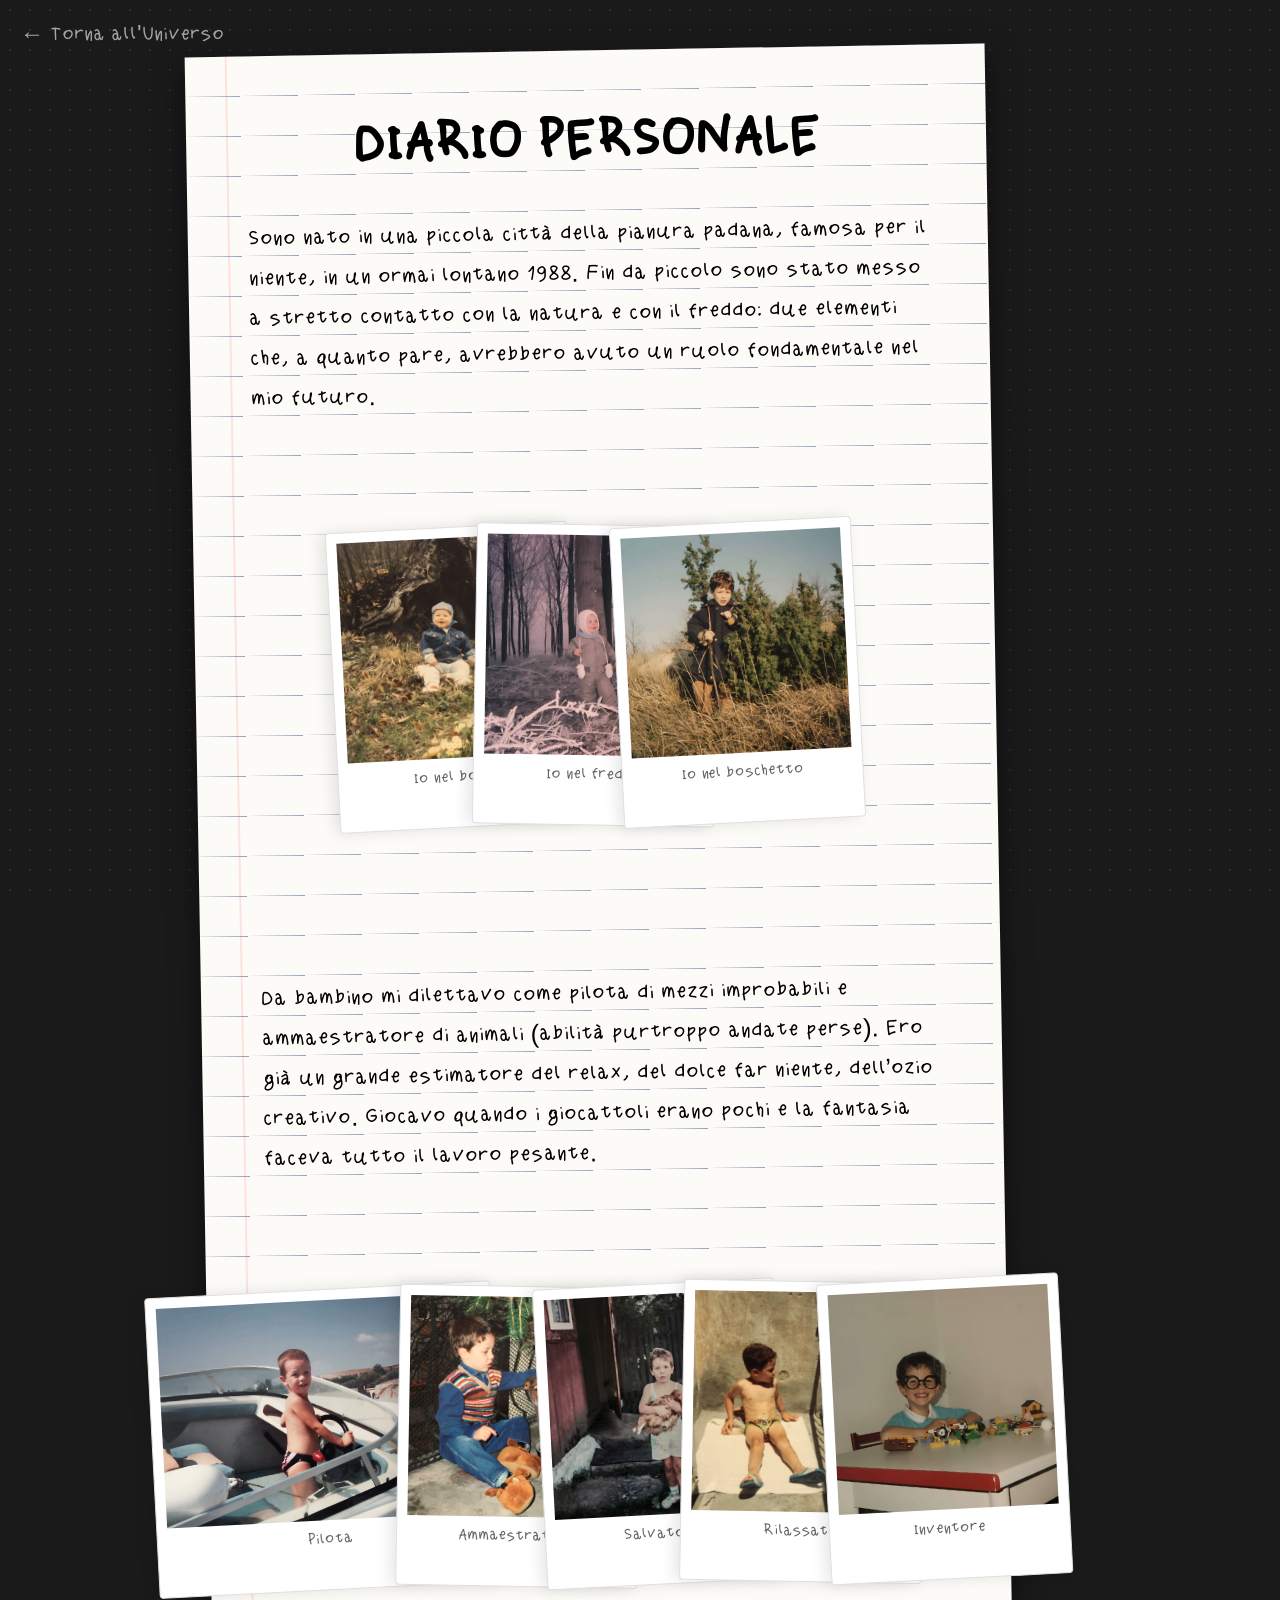
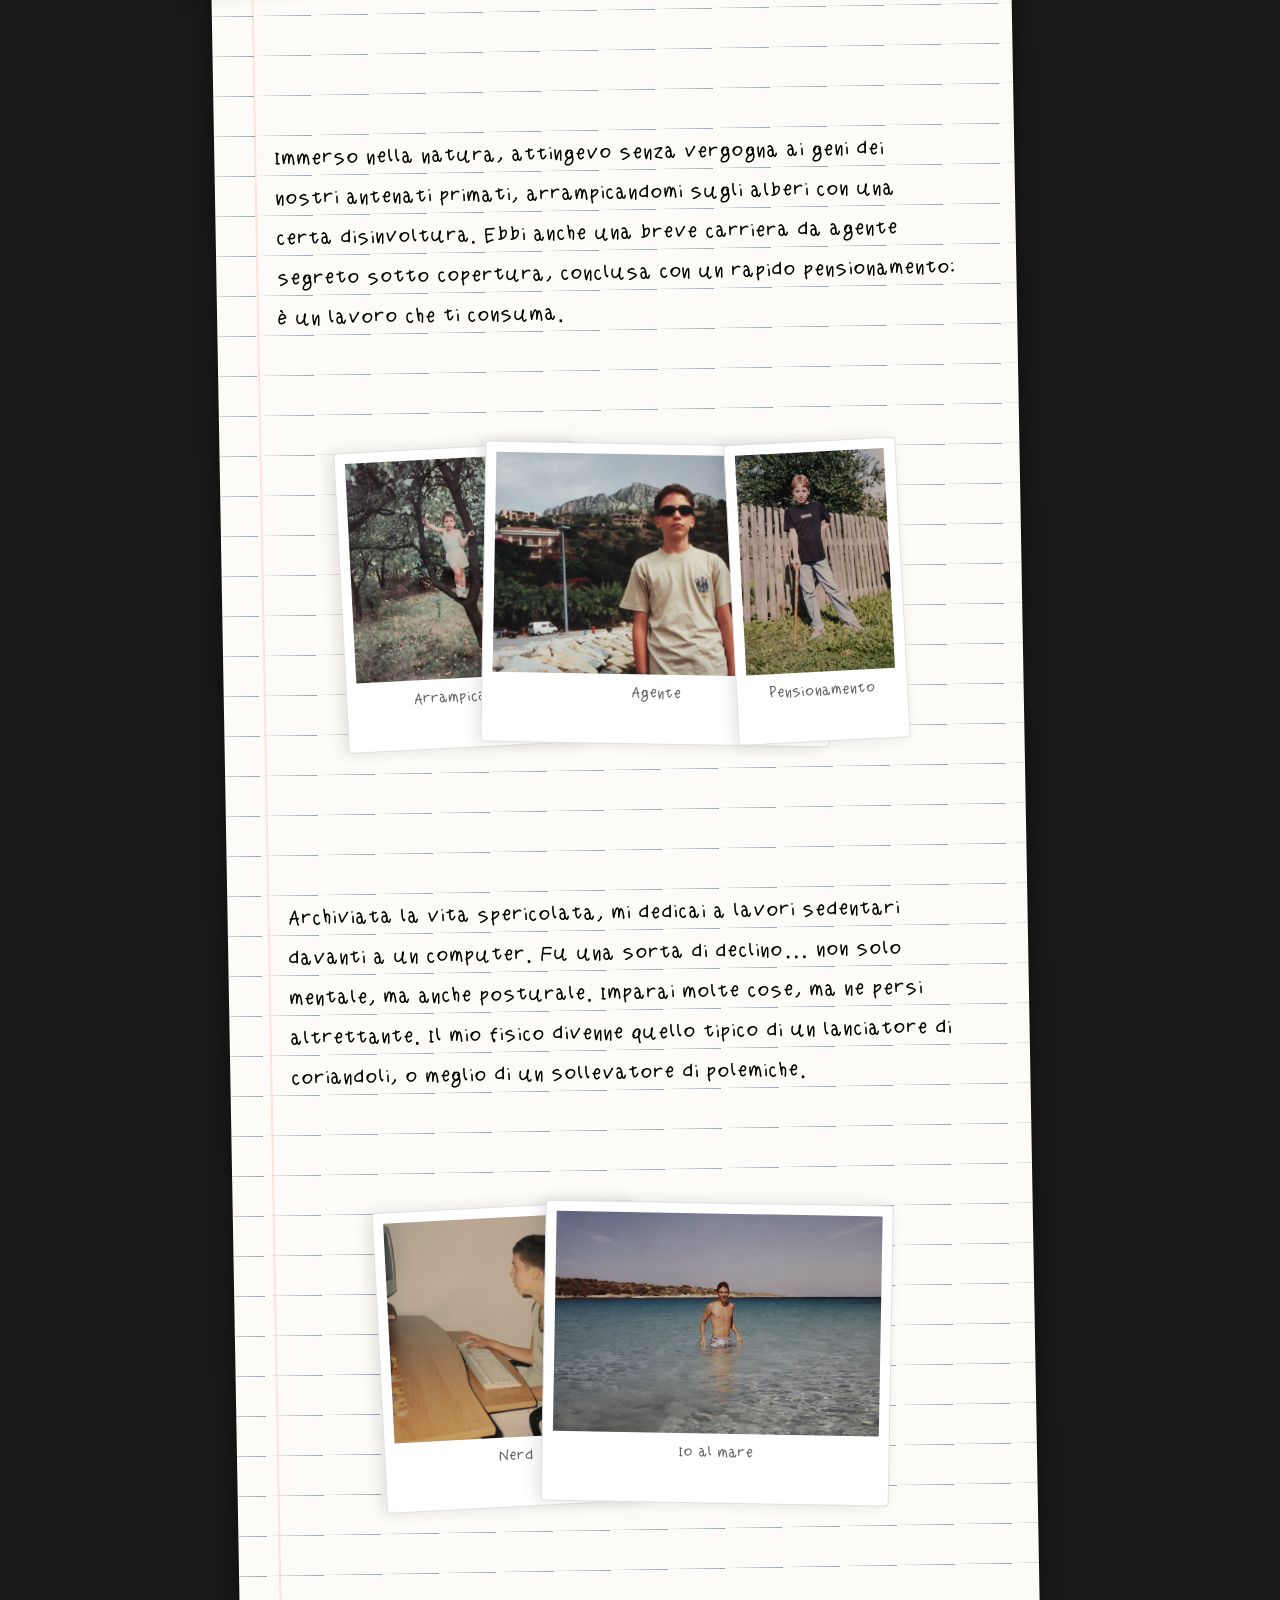
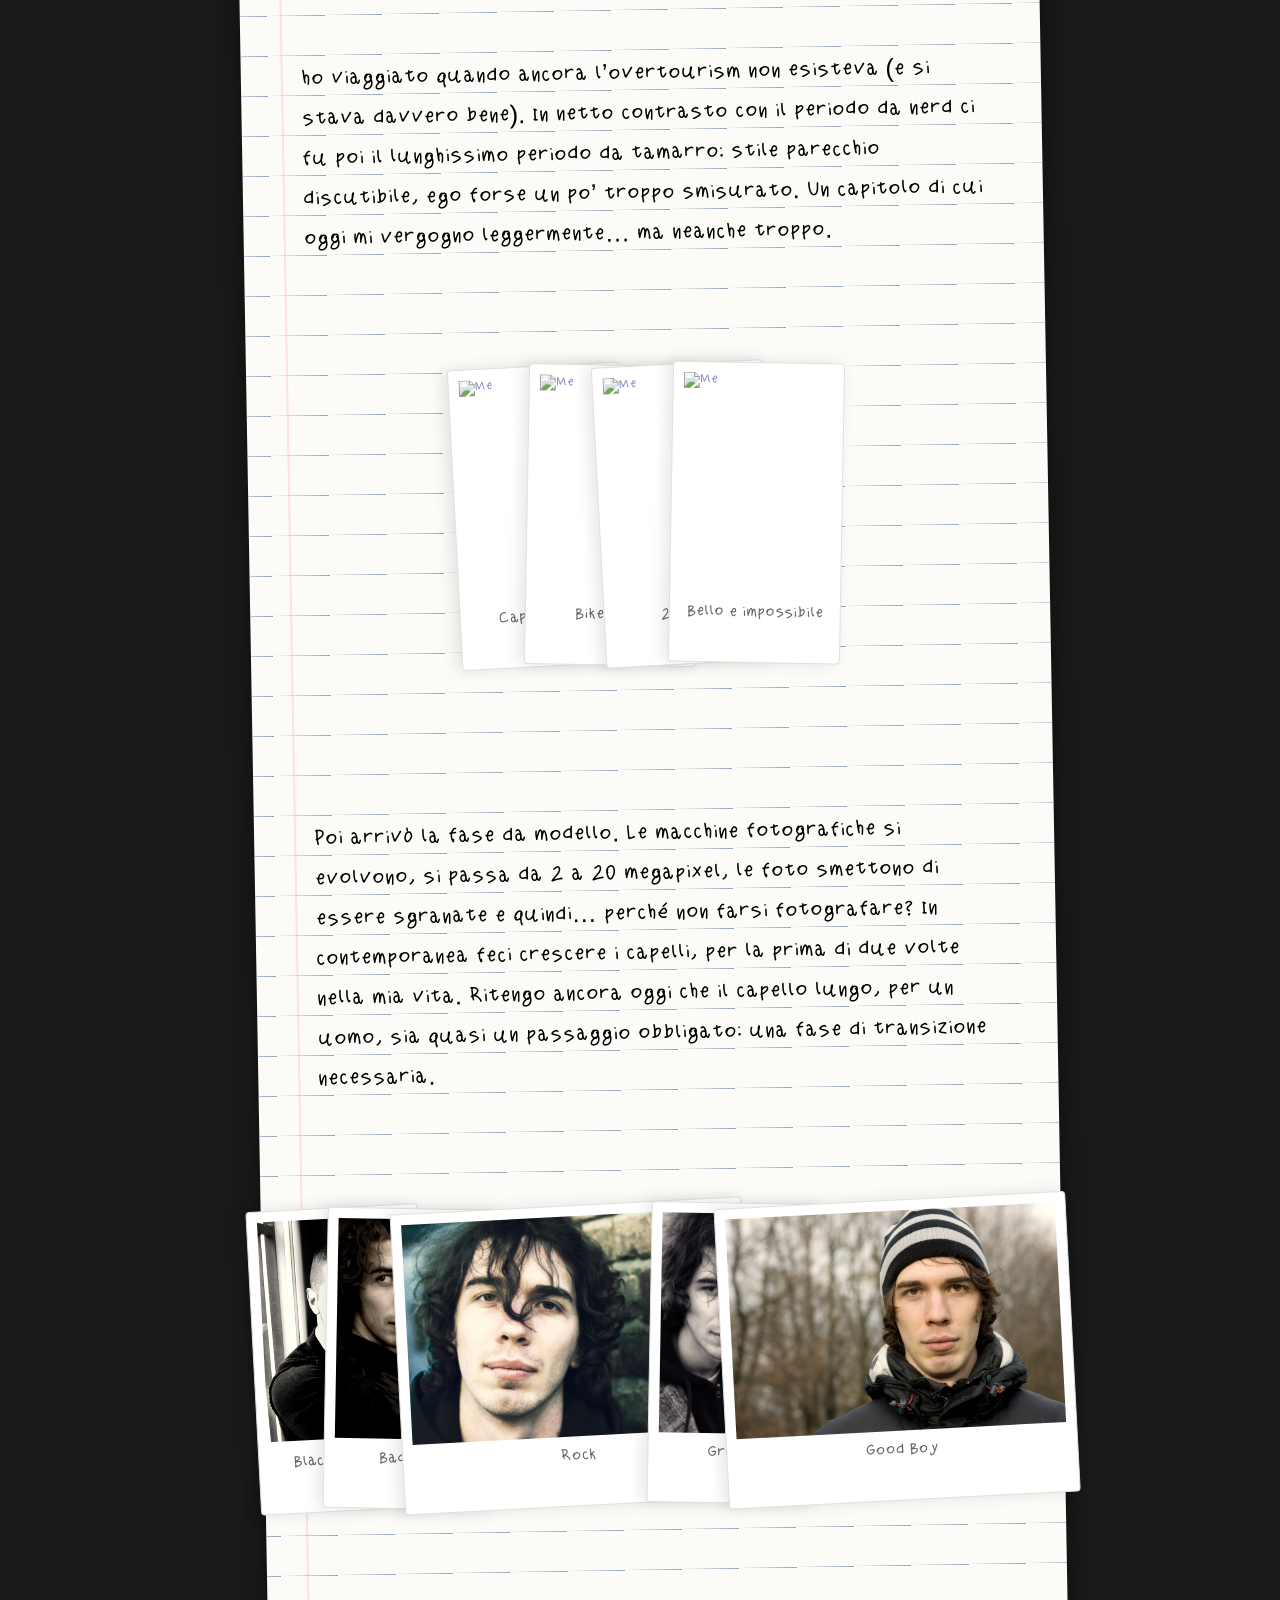
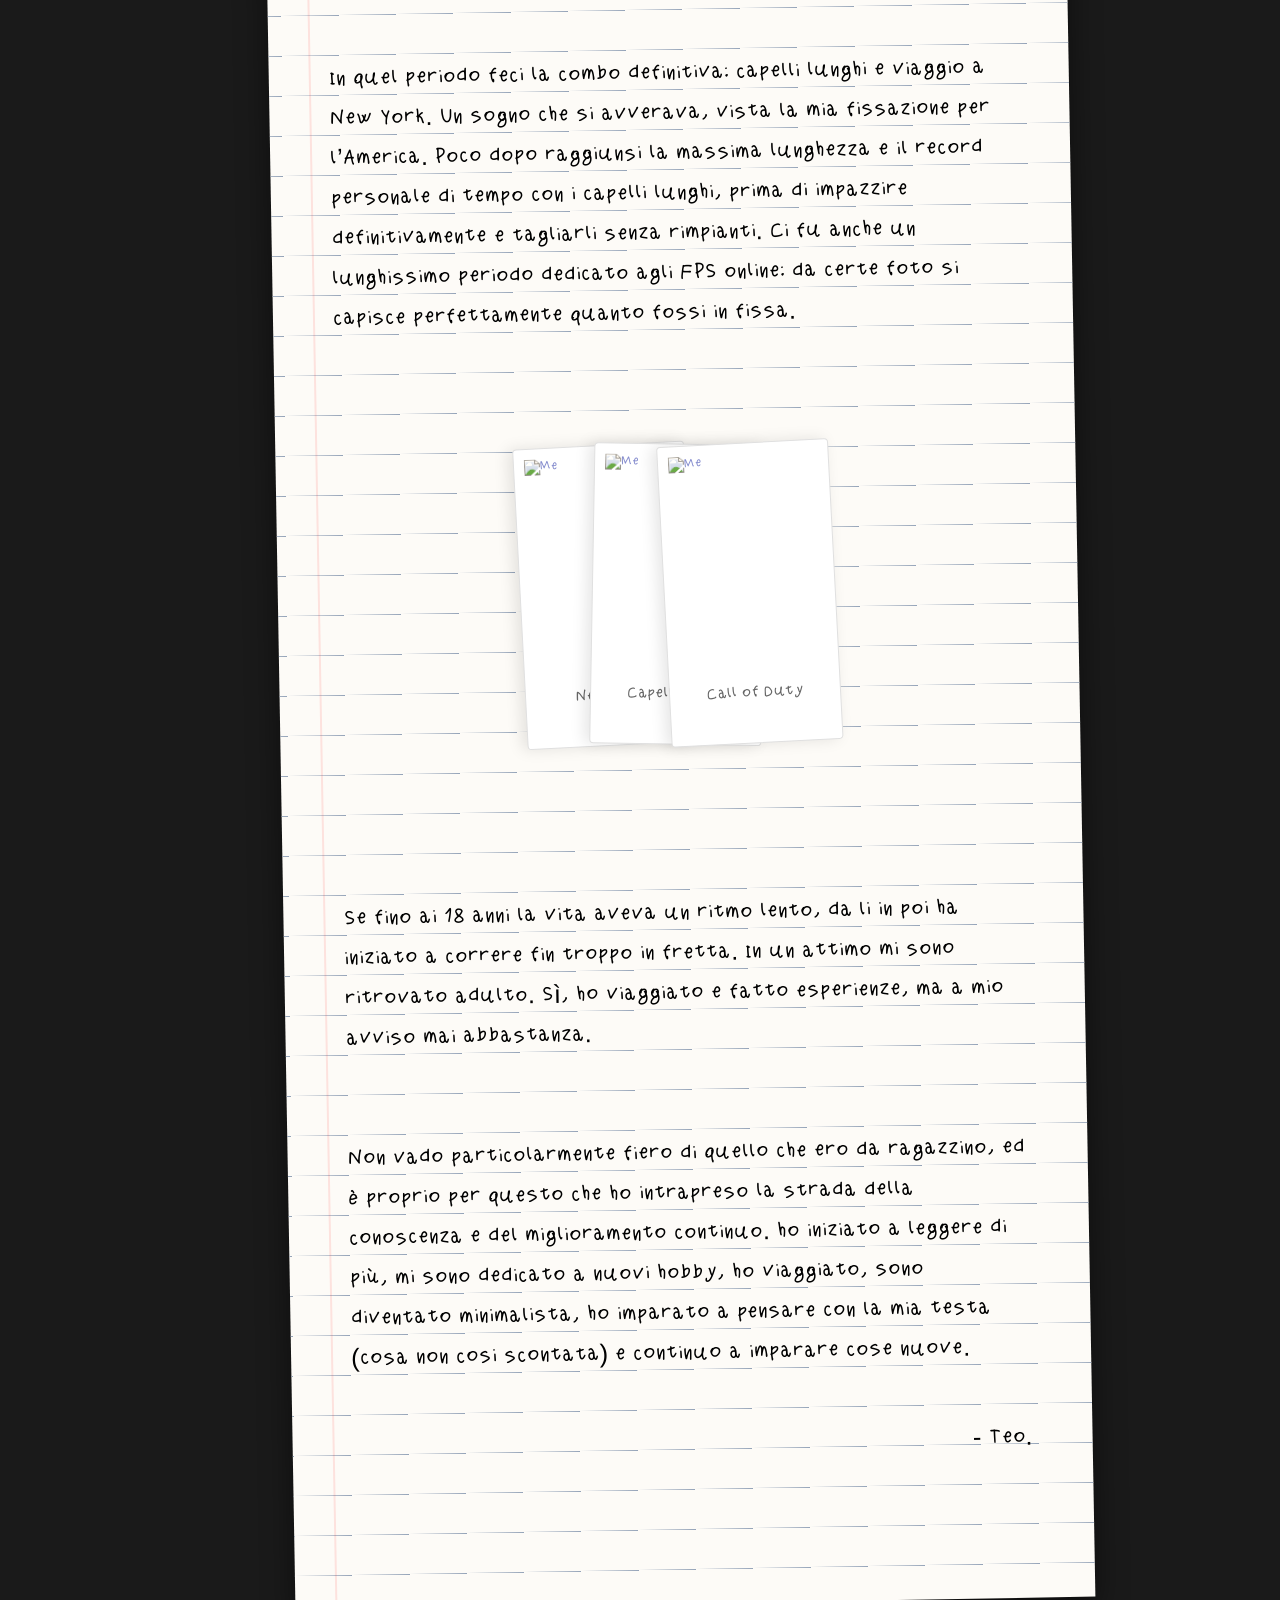
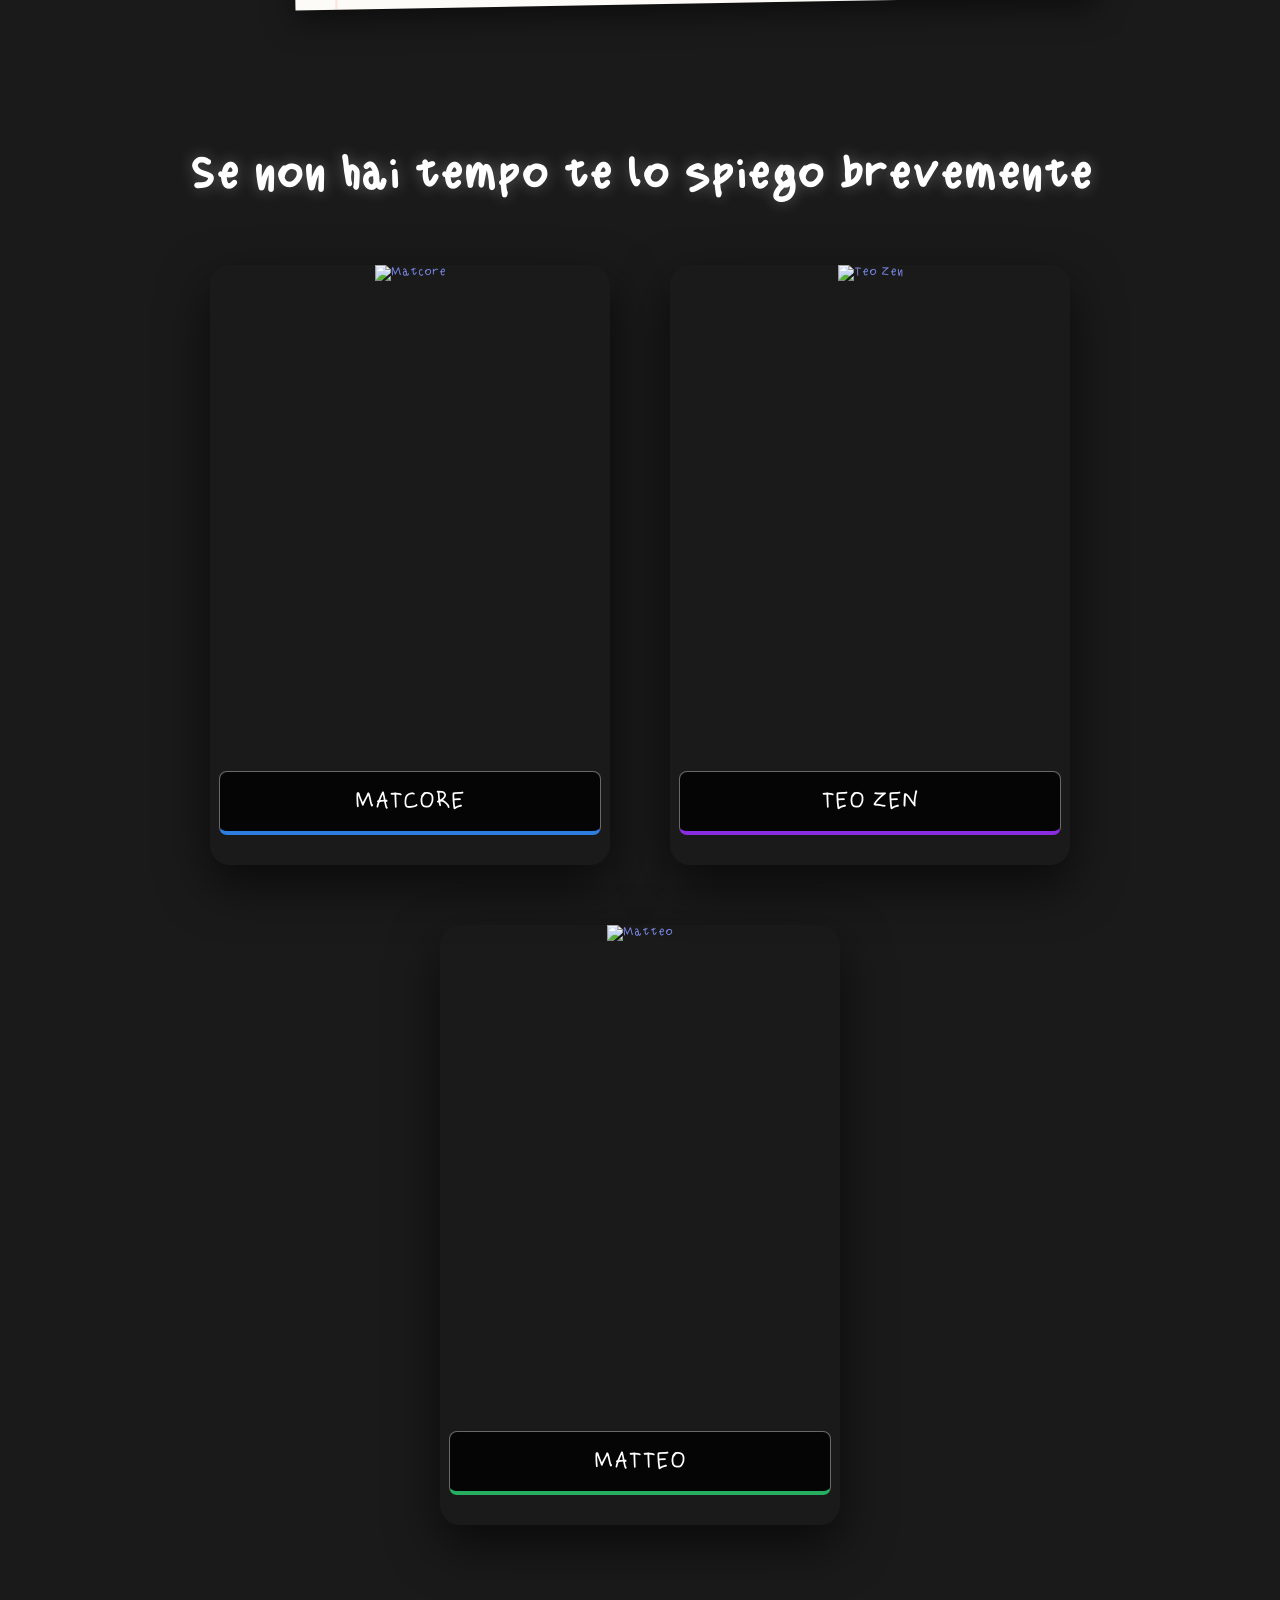
==== commit 55e31a33: "modifiche varie" ====
--- a/profile.html
+++ b/profile.html
@@ -111,23 +111,21 @@
 
         /* --- TIPOGRAFIA --- */
         h1 {
+            font-family: 'TzFont', sans-serif;
             font-size: 4rem;
             margin-top: 0;
             margin-bottom: 40px;
-            color: #2c3e50;
+            color: #000000;
             text-align: center;
             line-height: 1;
-            /* Sottolineatura imperfetta */
-            border-bottom: 3px solid #2c3e50;
-            display: inline-block;
-            width: 100%;
-            transform: rotate(-2deg);
+
         }
 
         p {
             font-size: 1.6rem; /* Font grande leggibile */
             line-height: 40px; /* Deve combaciare con le righe dello sfondo! */
             margin-bottom: 40px;
+            color: #000000;
         }
 
         /* --- LE FOTO (POLAROID + SCOTCH) --- */
@@ -199,7 +197,7 @@
 
 <div class="diary-paper">
     
-    <h1>Diario personale</h1>
+    <h1>DIARIO PERSONALE</h1>
 
     <div class="entry">
         <p>
--- a/style.css
+++ b/style.css
@@ -763,100 +763,121 @@
         min-height: 550px;
     }
 }
-/* --- LIVELLO SEGRETO (SMART COVER) --- */
+/* --- LIVELLO SEGRETO (FULLSCREEN CLASSICO) --- */
 
 #secret-level {
     width: 100%;
-    height: 100vh; /* Occupa tutto lo schermo verticale */
+    height: 100vh; /* Forza l'altezza a tutto schermo */
     position: relative;
-    overflow: hidden; /* Taglia le parti di foto in eccesso */
+    
+    /* LA CONFIGURAZIONE IDENTICA AGLI ALTRI LIVELLI */
+    background-image: url('images/bg-level-4.jpg');
+    background-size: cover;   /* Copre tutto lo spazio senza deformare */
+    background-position: center center; /* Centra l'immagine */
+    background-repeat: no-repeat;
+    
     border-top: 5px solid var(--blue-deep);
-    
-    /* Centra tutto il blocco */
-    display: flex;
-    justify-content: center;
-    align-items: center;
-}
-
-/* IL CONTENITORE INTELLIGENTE */
-.secret-wrapper {
-    position: relative;
-    /* Flex serve per eliminare spazi vuoti sotto l'immagine */
-    display: flex;
-    justify-content: center;
-    align-items: center;
-}
-
-/* L'IMMAGINE (Si comporta come background-size: cover) */
-.secret-img {
+    overflow: hidden; /* Niente scrollbar se qualcosa esce */
+}
+
+/* --- STILI TESTO --- */
+.text-block {
+    position: absolute;
+    color: #fff;
+    font-family: var(--font-titles);
+    text-shadow: 2px 2px 4px #000; /* Ombra forte per leggere sopra la foto */
+    z-index: 20;
+}
+
+/* Posizione Testo Sinistra */
+.left-text {
+    top: 15%;
+    left: 5%;
+    font-size: clamp(1rem, 1.8vw, 1.4rem);
+    text-align: left;
+    max-width: 40%;
+    line-height: 1.4;
+}
+
+.small-note {
+    font-size: 0.7em;
+    opacity: 0.8;
+    font-style: italic;
     display: block;
-    
-    /* REGOLE D'ORO PER IL FULLSCREEN SENZA BANDE NERE */
-    min-width: 100vw;  /* Largo almeno quanto lo schermo */
-    min-height: 100vh; /* Alto almeno quanto lo schermo */
-    
-    /* Mantiene le proporzioni (niente facce schiacciate) */
-    width: auto;
-    height: auto;
-    
-    /* Posiziona il centro dell'immagine al centro dello schermo */
-    object-fit: cover;
-}
-
-/* --- TITOLO IN ALTO A SINISTRA (Posizionato rispetto alla foto) --- */
-.secret-title {
-    position: absolute;
-    /* Lo mettiamo in alto a sinistra rispetto alla FOTO, non allo schermo */
-    /* Così se la foto viene tagliata, il titolo segue la logica */
-    top: 5%; 
-    left: 5%; 
-    z-index: 20;
-    
-    font-family: var(--font-titles);
-    color: #fff;
-    font-size: clamp(1.5rem, 4vw, 3rem); /* Si rimpicciolisce su mobile */
-    line-height: 1.2;
-    text-shadow: 2px 2px 0px #000;
-    pointer-events: none;
+    margin-top: 5px;
+}
+
+/* Posizione Testo Basso Destra */
+.bottom-text {
+    bottom: 5%;
+    left: 5%;
+    font-size: clamp(1rem, 1.5vw, 1.2rem);
     text-align: left;
-}
-
-/* --- IL PULSANTE SUGLI OCCHI --- */
-.secret-btn {
+    line-height: 1.5;
+    max-width: 50%;
+}
+
+/* --- IL PULSANTE RECLAMI --- */
+.secret-btn.reclami-pos {
     position: absolute;
     z-index: 100;
     
-    /* COORDINATE OCCHI (Calcolate sulla tua foto 2560x1440) */
-    /* Se non è perfetto, ritocca leggermente questi due numeri */
-    top: 35%;   
-    left: 68%;  
-    
-    transform: translate(-50%, -50%) rotate(-8deg); /* Segue l'inclinazione della testa */
-    
-    /* Stile "Censura" */
+    /* COORDINATE PER CENTRARE SUGLI OCCHI */
+    /* Dato che usiamo "cover", la posizione potrebbe variare leggermente
+       tra schermi larghi e stretti. Questi valori sono una media. */
+    top: 32%;    
+    left: 63%;   
+    
+    transform: translate(-50%, -50%) rotate(-5deg);
+    
+    /* Stile Visivo */
     background: #ff0000;
     color: white;
-    padding: 6px 20px;
+    padding: 6px 18px;
     border-radius: 4px; 
     border: 2px solid white;
-    
     font-family: var(--font-titles);
     font-weight: 900;
-    font-size: 1rem;
-    letter-spacing: 2px;
+    font-size: 0.9rem;
+    letter-spacing: 1px;
     text-decoration: none;
-    
-    box-shadow: 0 0 20px rgba(255, 0, 0, 0.6);
-    transition: all 0.2s ease;
-}
-
-/* Effetto Hover */
+    box-shadow: 0 0 15px rgba(255, 0, 0, 0.6);
+    transition: 0.2s;
+}
+
 .secret-btn:hover {
     background: white;
     color: red;
-    transform: translate(-50%, -50%) rotate(0deg) scale(1.1);
-    box-shadow: 0 0 30px rgba(255, 255, 255, 1);
-    cursor: url('images/cursor.png'), pointer;
+    transform: translate(-50%, -50%) scale(1.1);
+    box-shadow: 0 0 25px rgba(255, 255, 255, 0.8);
+}
+
+/* LINK PERICOLOSO */
+.danger-link {
+    color: #ff4444;
+    text-decoration: underline;
+    font-weight: bold;
+    cursor: pointer;
+}
+.danger-link:hover { color: #ff0000; text-shadow: 0 0 10px red; }
+
+.danger-highlight {
+    color: #ff0000;
+    font-size: 1.6em;
+    font-weight: bold;
+    display: block;
+    margin-top: 5px;
+}
+
+/* ADATTAMENTO MOBILE */
+@media (max-width: 768px) {
+    /* Su mobile l'immagine viene zoomata al centro, 
+       quindi gli occhi potrebbero spostarsi. */
+    .left-text { top: 5%; font-size: 1rem; max-width: 60%; }
+    .bottom-text { bottom: 5%; text-align: left; left: 5%; max-width: 90%; }
+    
+    /* Aggiustamento fine per mobile (se necessario) */
+    /* .secret-btn.reclami-pos { top: 30%; left: 75%; } */
 }
 /* --- L'EASTER EGG (LA STELLA SEGRETA) --- */
 
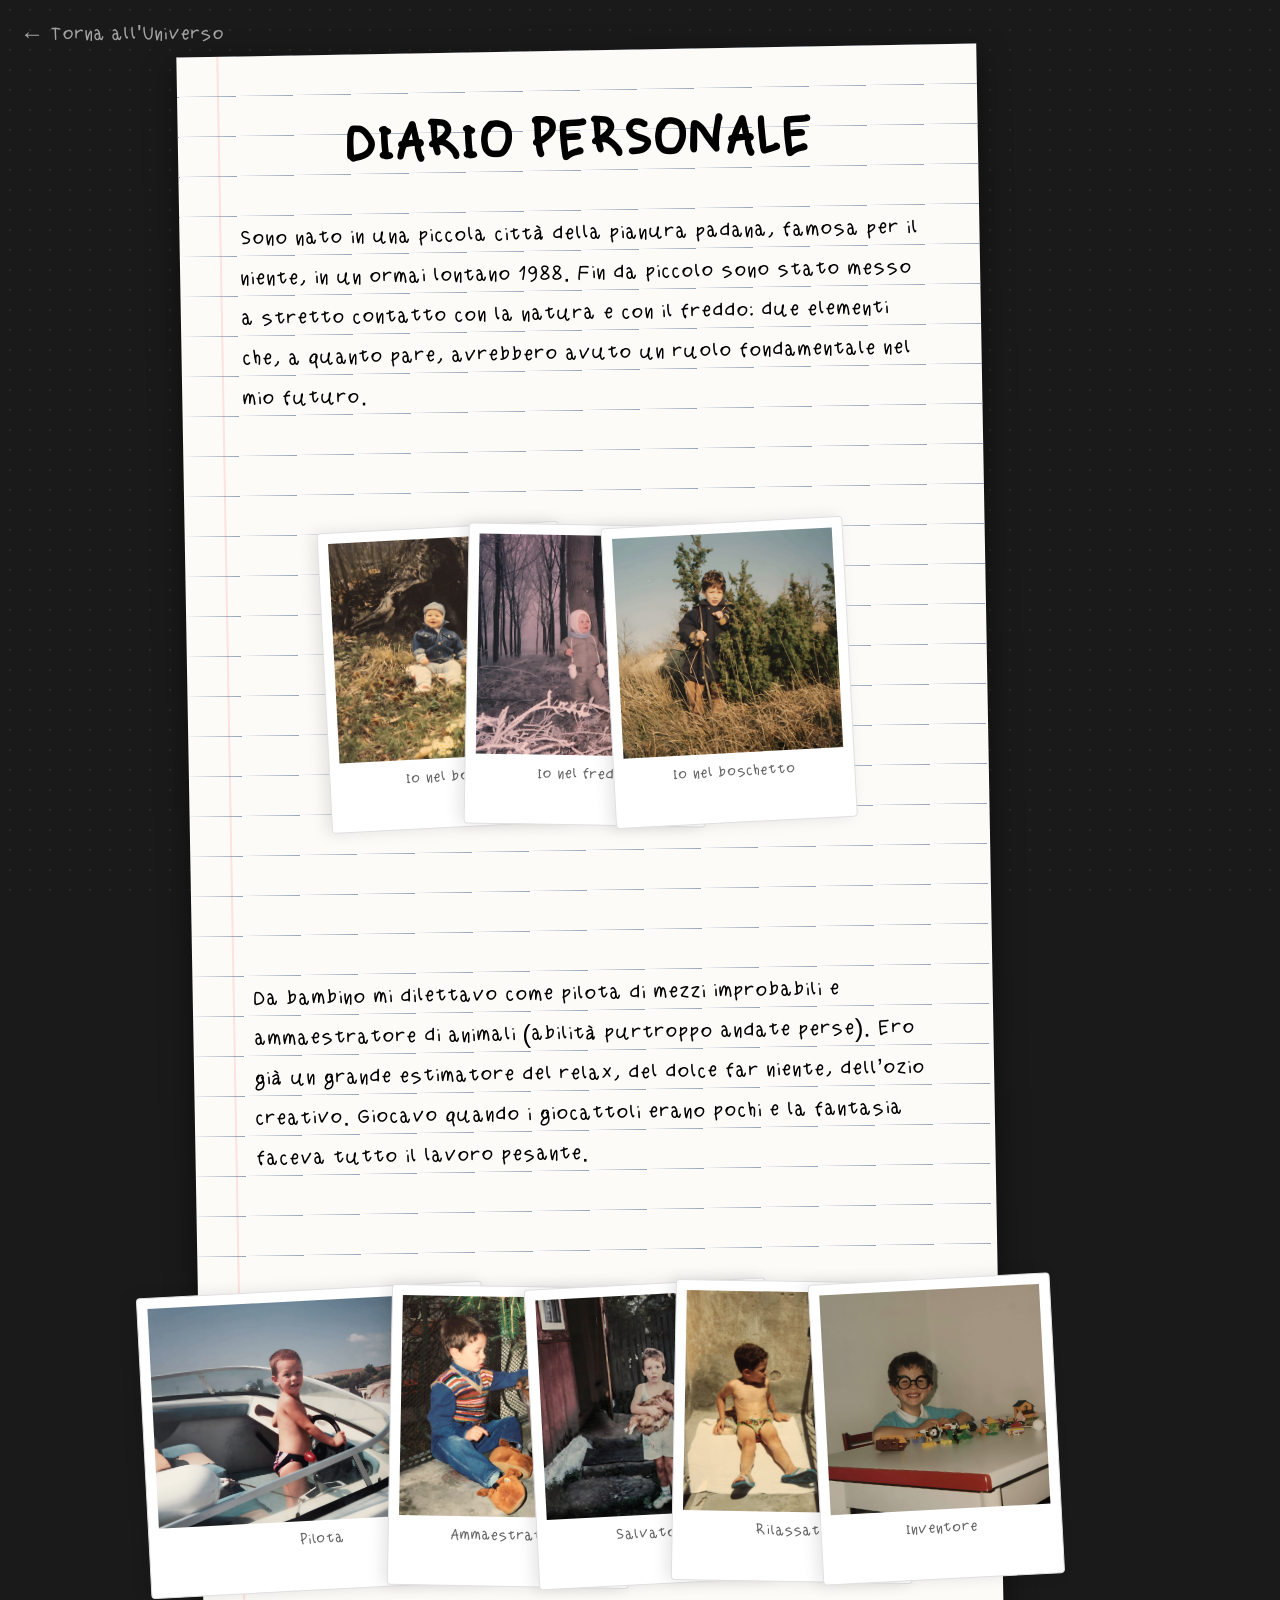
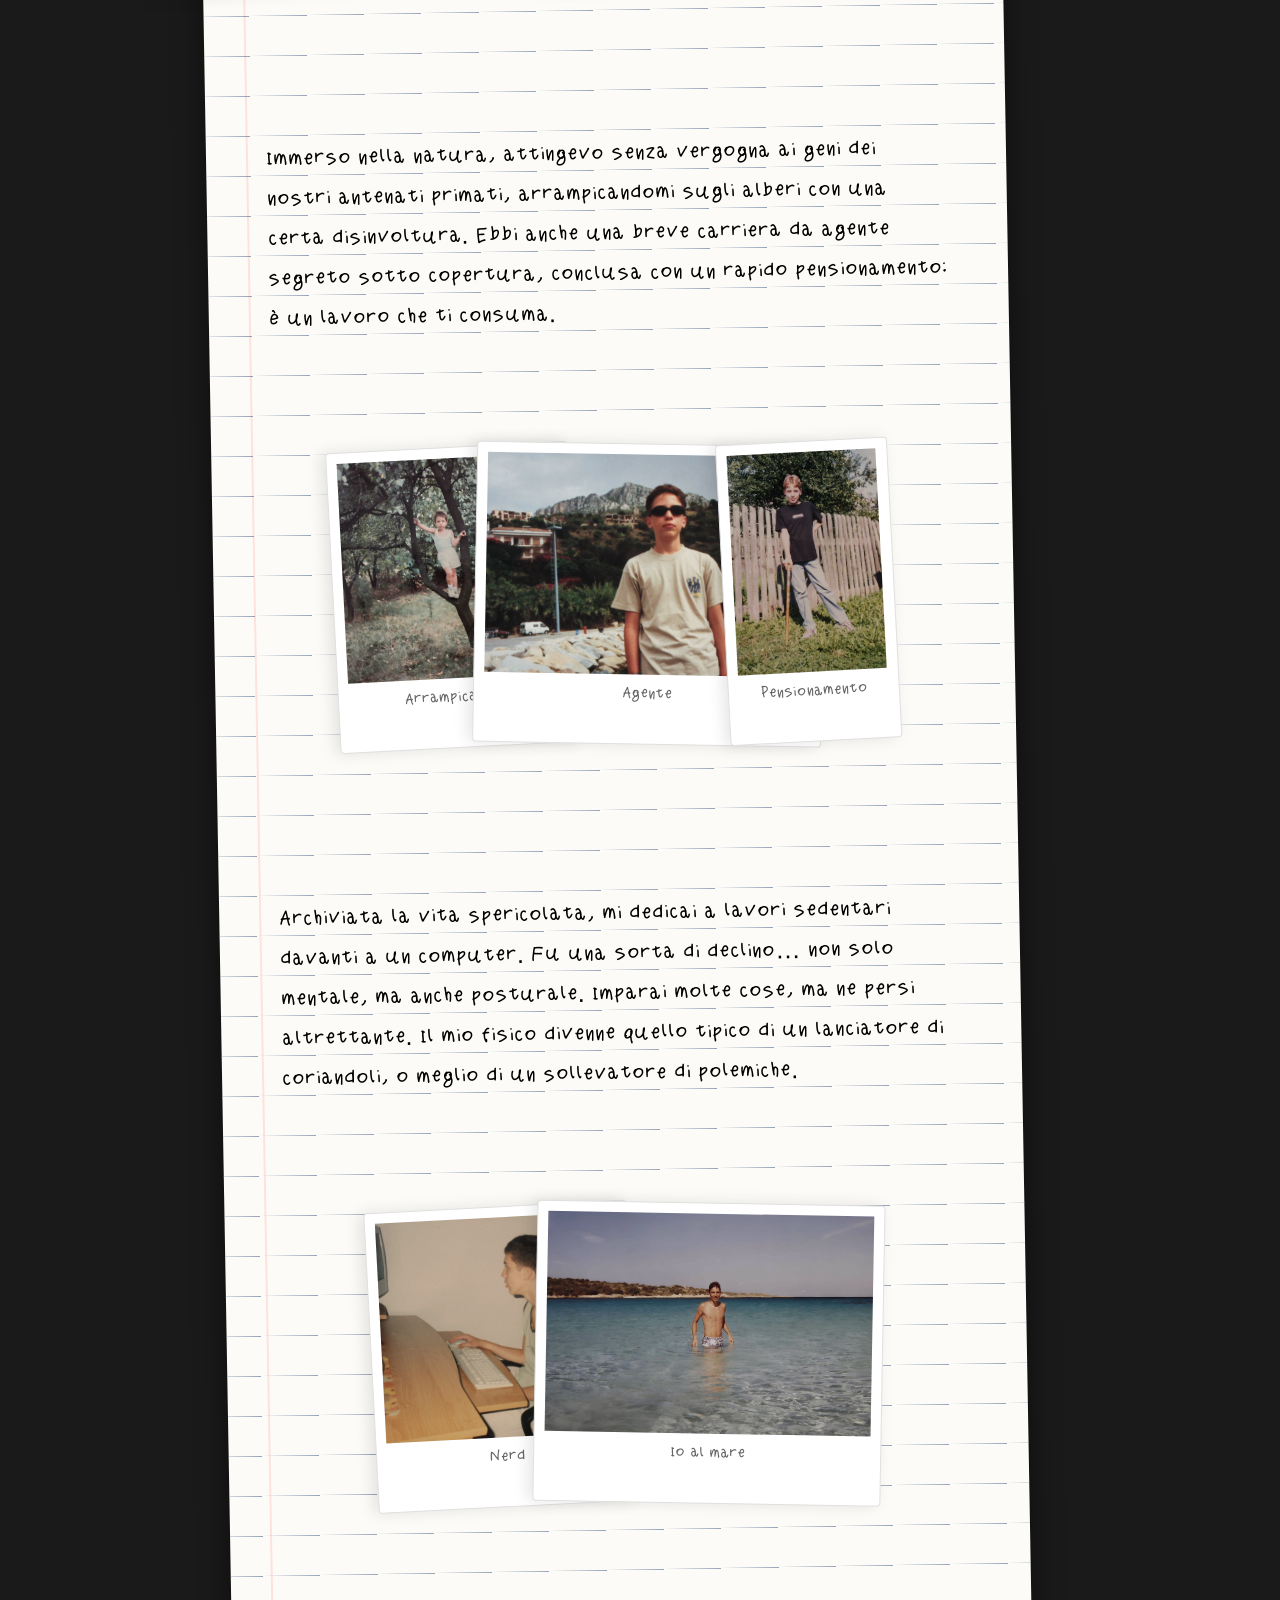
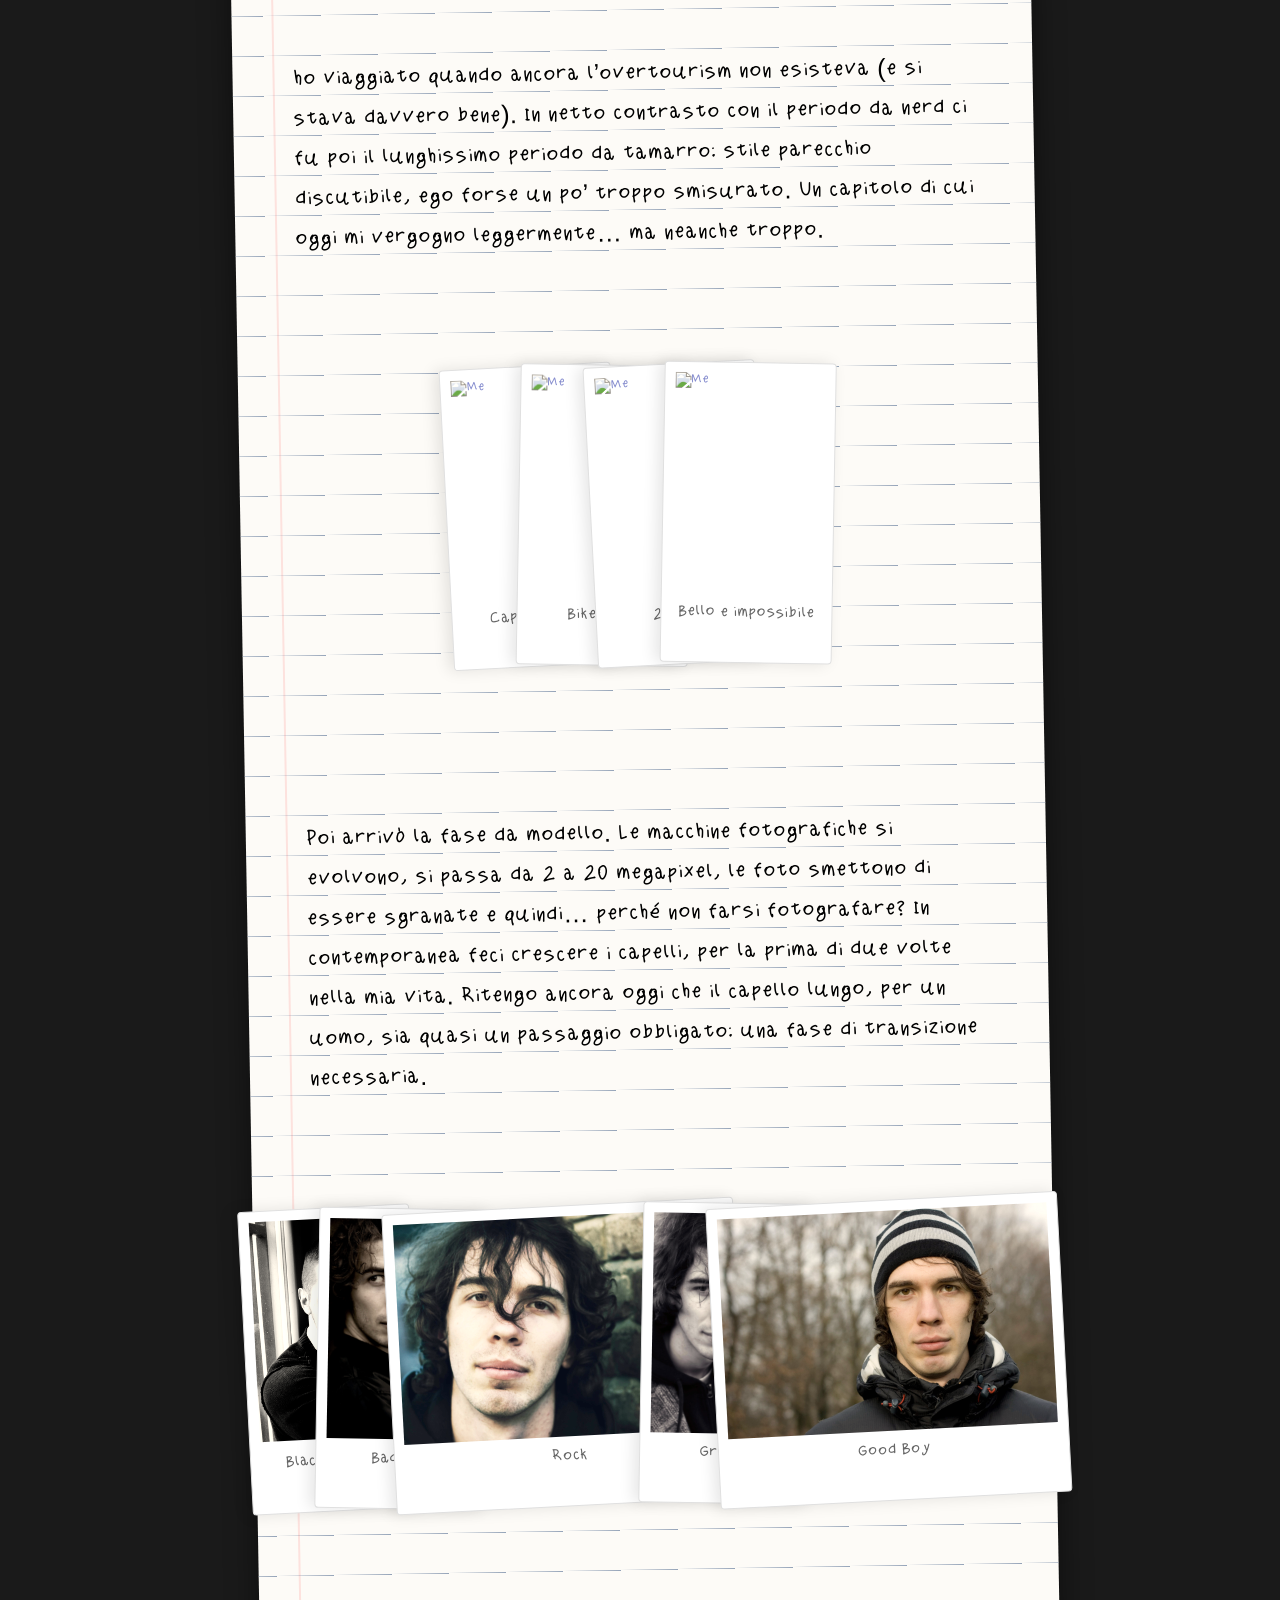
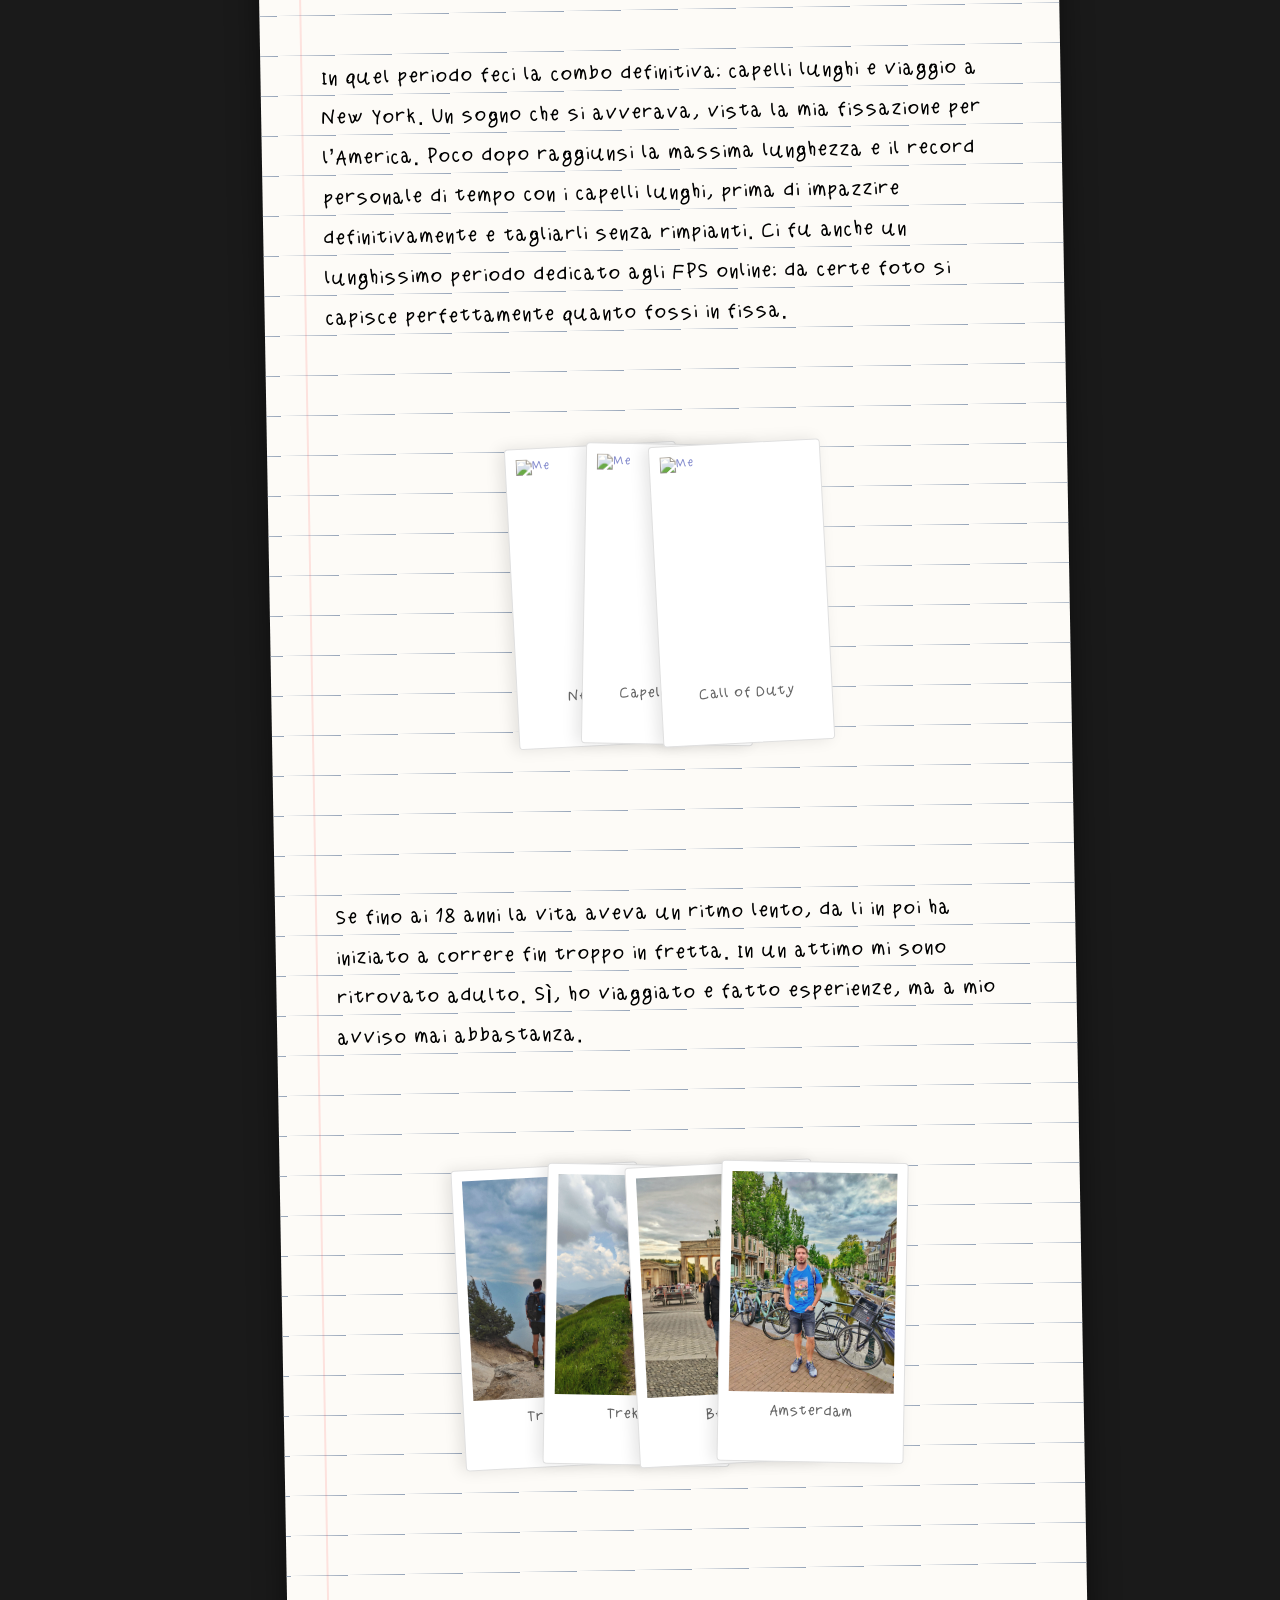
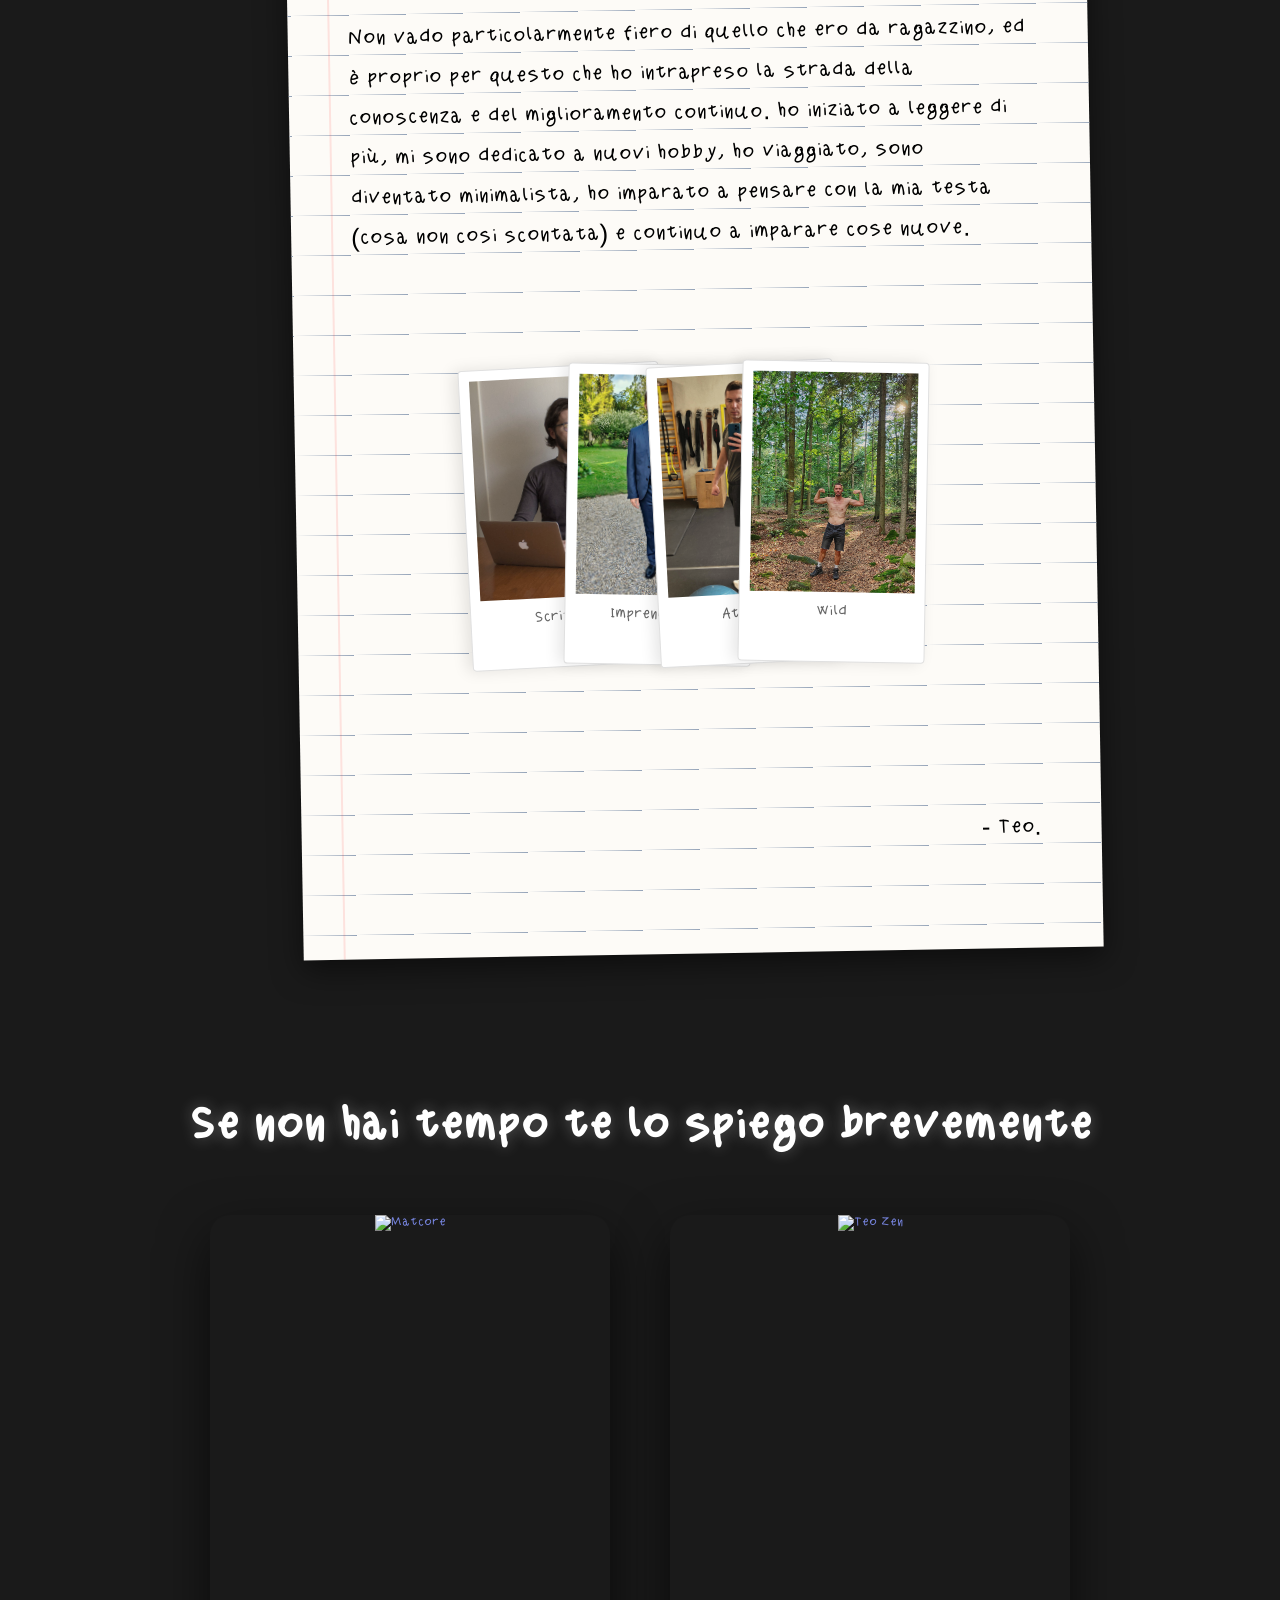
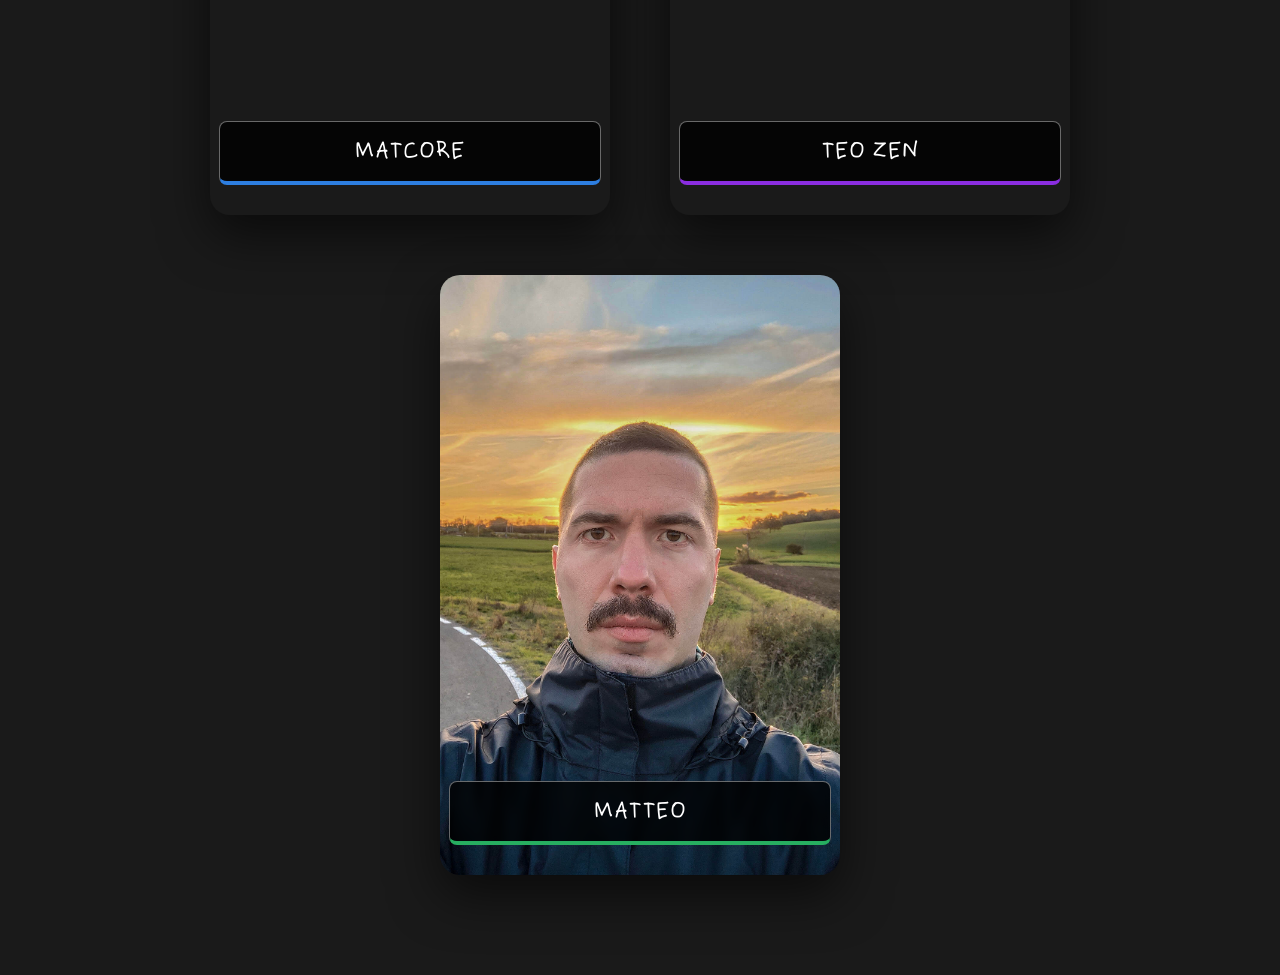
==== commit 039722d2: "modifica pagina profile" ====
--- a/profile.html
+++ b/profile.html
@@ -337,7 +337,8 @@
       <div class="entry">
         <p>
 In quel periodo feci la combo definitiva: capelli lunghi e viaggio a New York. Un sogno che si avverava, vista la mia fissazione per l’America. Poco dopo raggiunsi la massima lunghezza e il record personale di tempo con i capelli lunghi, prima di impazzire definitivamente e tagliarli senza rimpianti.
-Ci fu anche un lunghissimo periodo dedicato agli FPS online: da certe foto si capisce perfettamente quanto fossi in fissa.        <div class="deck-container">
+Ci fu anche un lunghissimo periodo dedicato agli FPS online: da certe foto si capisce perfettamente quanto fossi in fissa.    </p>    
+            <div class="deck-container">
             <div class="polaroid-card">
                 <img src="images/pr23.jpg" alt="Me">
                 <div class="caption">New York</div>
@@ -355,12 +356,48 @@
           <div class="entry">
         <p>
 Se fino ai 18 anni la vita aveva un ritmo lento, da li in poi ha iniziato a correre fin troppo in fretta. In un attimo mi sono ritrovato adulto. Sì, ho viaggiato e fatto esperienze, ma a mio avviso mai abbastanza. </p>
-
-            </div>
+        <div class="deck-container">
+            <div class="polaroid-card">
+                <img src="images/pr28.jpg" alt="Me">
+                <div class="caption">Trekking</div>
+            </div>
+            <div class="polaroid-card">
+                <img src="images/pr30.jpg" alt="Me">
+                <div class="caption">Trekking</div>
+            </div>
+            <div class="polaroid-card">
+                <img src="images/pr31.jpg" alt="Me">
+                <div class="caption">Berlino</div>
+            </div>
+            <div class="polaroid-card">
+                <img src="images/pr32.jpg" alt="Me">
+                <div class="caption">Amsterdam</div>
+            </div>
+            </div>
+    </div>
+           
         <div class="entry">
         <p>
 Non vado particolarmente fiero di quello che ero da ragazzino, ed è proprio per questo che ho intrapreso la strada della conoscenza e del miglioramento continuo. Ho iniziato a leggere di più, mi sono dedicato a nuovi hobby, ho viaggiato, sono diventato minimalista, ho imparato a pensare con la mia testa (cosa non cosi scontata) e continuo a imparare cose nuove.        </p>
-
+        <div class="deck-container">
+            <div class="polaroid-card">
+                <img src="images/pr27.jpg" alt="Me">
+                <div class="caption">Scrittore</div>
+            </div>
+            <div class="polaroid-card">
+                <img src="images/pr29.jpg" alt="Me">
+                <div class="caption">Imprenditore</div>
+            </div>
+            <div class="polaroid-card">
+                <img src="images/pr33.jpg" alt="Me">
+                <div class="caption">Atletico</div>
+            </div>
+            <div class="polaroid-card">
+                <img src="images/pr34.jpg" alt="Me">
+                <div class="caption">Wild</div>
+            </div>
+            </div>
+    </div>
         <p style="text-align: right; margin-top: 50px;">
             - Teo.
         </p>
